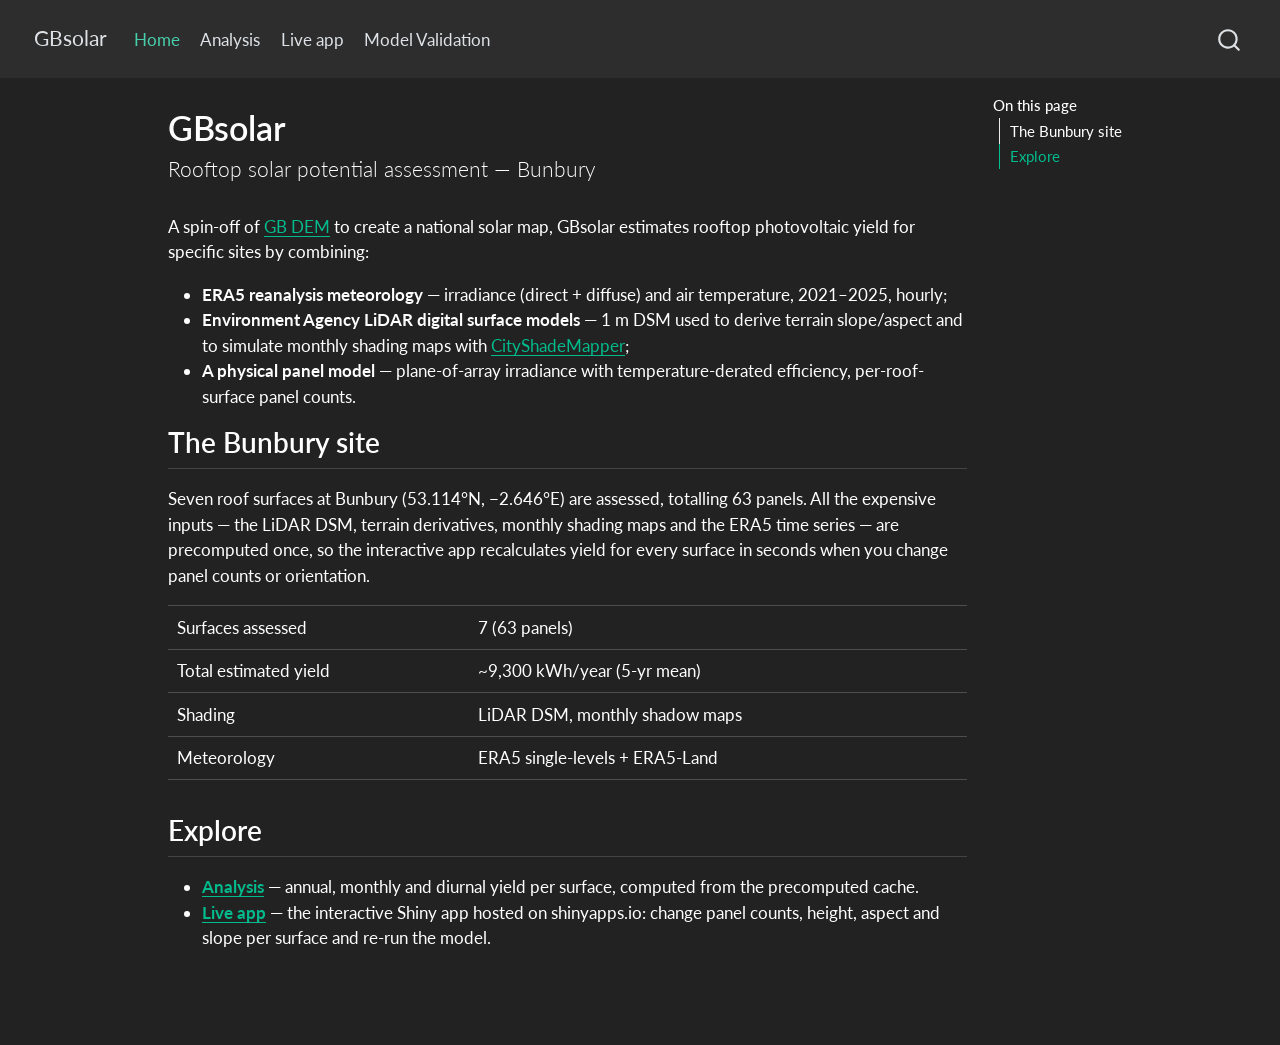
==== index.html @ 6edd5e66 "Built site for gh-pages" ====
<!DOCTYPE html>
<html xmlns="http://www.w3.org/1999/xhtml" lang="en" xml:lang="en"><head>

<meta charset="utf-8">
<meta name="generator" content="quarto-1.8.25">

<meta name="viewport" content="width=device-width, initial-scale=1.0, user-scalable=yes">


<title>GBsolar</title>
<style>
code{white-space: pre-wrap;}
span.smallcaps{font-variant: small-caps;}
div.columns{display: flex; gap: min(4vw, 1.5em);}
div.column{flex: auto; overflow-x: auto;}
div.hanging-indent{margin-left: 1.5em; text-indent: -1.5em;}
ul.task-list{list-style: none;}
ul.task-list li input[type="checkbox"] {
  width: 0.8em;
  margin: 0 0.8em 0.2em -1em; /* quarto-specific, see https://github.com/quarto-dev/quarto-cli/issues/4556 */ 
  vertical-align: middle;
}
</style>


<script src="site_libs/quarto-nav/quarto-nav.js"></script>
<script src="site_libs/quarto-nav/headroom.min.js"></script>
<script src="site_libs/clipboard/clipboard.min.js"></script>
<script src="site_libs/quarto-search/autocomplete.umd.js"></script>
<script src="site_libs/quarto-search/fuse.min.js"></script>
<script src="site_libs/quarto-search/quarto-search.js"></script>
<meta name="quarto:offset" content="./">
<script src="site_libs/quarto-html/quarto.js" type="module"></script>
<script src="site_libs/quarto-html/tabsets/tabsets.js" type="module"></script>
<script src="site_libs/quarto-html/axe/axe-check.js" type="module"></script>
<script src="site_libs/quarto-html/popper.min.js"></script>
<script src="site_libs/quarto-html/tippy.umd.min.js"></script>
<script src="site_libs/quarto-html/anchor.min.js"></script>
<link href="site_libs/quarto-html/tippy.css" rel="stylesheet">
<link href="site_libs/quarto-html/quarto-syntax-highlighting-dark-707d8167ce6003fca903bfe2be84ab7f.css" rel="stylesheet" id="quarto-text-highlighting-styles">
<script src="site_libs/bootstrap/bootstrap.min.js"></script>
<link href="site_libs/bootstrap/bootstrap-icons.css" rel="stylesheet">
<link href="site_libs/bootstrap/bootstrap-c72ff888e19c609265736fd5c18e5ae4.min.css" rel="stylesheet" append-hash="true" id="quarto-bootstrap" data-mode="dark">
<script id="quarto-search-options" type="application/json">{
  "location": "navbar",
  "copy-button": false,
  "collapse-after": 3,
  "panel-placement": "end",
  "type": "overlay",
  "limit": 50,
  "keyboard-shortcut": [
    "f",
    "/",
    "s"
  ],
  "show-item-context": false,
  "language": {
    "search-no-results-text": "No results",
    "search-matching-documents-text": "matching documents",
    "search-copy-link-title": "Copy link to search",
    "search-hide-matches-text": "Hide additional matches",
    "search-more-match-text": "more match in this document",
    "search-more-matches-text": "more matches in this document",
    "search-clear-button-title": "Clear",
    "search-text-placeholder": "",
    "search-detached-cancel-button-title": "Cancel",
    "search-submit-button-title": "Submit",
    "search-label": "Search"
  }
}</script>


</head>

<body class="nav-fixed quarto-light">

<div id="quarto-search-results"></div>
  <header id="quarto-header" class="headroom fixed-top">
    <nav class="navbar navbar-expand-lg " data-bs-theme="dark">
      <div class="navbar-container container-fluid">
      <div class="navbar-brand-container mx-auto">
    <a href="./index.html" class="navbar-brand navbar-brand-logo">
    </a>
    <a class="navbar-brand" href="./index.html">
    <span class="navbar-title">GBsolar</span>
    </a>
  </div>
            <div id="quarto-search" class="" title="Search"></div>
          <button class="navbar-toggler" type="button" data-bs-toggle="collapse" data-bs-target="#navbarCollapse" aria-controls="navbarCollapse" role="menu" aria-expanded="false" aria-label="Toggle navigation" onclick="if (window.quartoToggleHeadroom) { window.quartoToggleHeadroom(); }">
  <span class="navbar-toggler-icon"></span>
</button>
          <div class="collapse navbar-collapse" id="navbarCollapse">
            <ul class="navbar-nav navbar-nav-scroll me-auto">
  <li class="nav-item">
    <a class="nav-link active" href="./index.html" aria-current="page"> 
<span class="menu-text">Home</span></a>
  </li>  
  <li class="nav-item">
    <a class="nav-link" href="./analysis.html"> 
<span class="menu-text">Analysis</span></a>
  </li>  
  <li class="nav-item">
    <a class="nav-link" href="./app.html"> 
<span class="menu-text">Live app</span></a>
  </li>  
  <li class="nav-item">
    <a class="nav-link" href="./validation.qmd"> 
<span class="menu-text">Model Validation</span></a>
  </li>  
</ul>
          </div> <!-- /navcollapse -->
            <div class="quarto-navbar-tools">
</div>
      </div> <!-- /container-fluid -->
    </nav>
</header>
<!-- content -->
<div id="quarto-content" class="quarto-container page-columns page-rows-contents page-layout-article page-navbar">
<!-- sidebar -->
<!-- margin-sidebar -->
    <div id="quarto-margin-sidebar" class="sidebar margin-sidebar">
        <nav id="TOC" role="doc-toc" class="toc-active">
    <h2 id="toc-title">On this page</h2>
   
  <ul class="collapse">
  <li><a href="#the-bunbury-site" id="toc-the-bunbury-site" class="nav-link active" data-scroll-target="#the-bunbury-site">The Bunbury site</a></li>
  <li><a href="#explore" id="toc-explore" class="nav-link" data-scroll-target="#explore">Explore</a></li>
  </ul>
</nav>
    </div>
<!-- main -->
<main class="content" id="quarto-document-content">

<header id="title-block-header" class="quarto-title-block default">
<div class="quarto-title">
<h1 class="title">GBsolar</h1>
<p class="subtitle lead">Rooftop solar potential assessment — Bunbury</p>
</div>



<div class="quarto-title-meta">

    
  
    
  </div>
  


</header>


<p>A spin-off of <a href="https://github.com/hugomarquesdev">GB DEM</a> to create a national solar map, GBsolar estimates rooftop photovoltaic yield for specific sites by combining:</p>
<ul>
<li><strong>ERA5 reanalysis meteorology</strong> — irradiance (direct + diffuse) and air temperature, 2021–2025, hourly;</li>
<li><strong>Environment Agency LiDAR digital surface models</strong> — 1 m DSM used to derive terrain slope/aspect and to simulate monthly shading maps with <a href="https://github.com/…/CityShadeMapper">CityShadeMapper</a>;</li>
<li><strong>A physical panel model</strong> — plane-of-array irradiance with temperature-derated efficiency, per-roof-surface panel counts.</li>
</ul>
<section id="the-bunbury-site" class="level2">
<h2 class="anchored" data-anchor-id="the-bunbury-site">The Bunbury site</h2>
<p>Seven roof surfaces at Bunbury (53.114°N, −2.646°E) are assessed, totalling 63 panels. All the expensive inputs — the LiDAR DSM, terrain derivatives, monthly shading maps and the ERA5 time series — are precomputed once, so the interactive app recalculates yield for every surface in seconds when you change panel counts or orientation.</p>
<table class="caption-top table">
<tbody>
<tr class="odd">
<td>Surfaces assessed</td>
<td>7 (63 panels)</td>
</tr>
<tr class="even">
<td>Total estimated yield</td>
<td>~9,300 kWh/year (5-yr mean)</td>
</tr>
<tr class="odd">
<td>Shading</td>
<td>LiDAR DSM, monthly shadow maps</td>
</tr>
<tr class="even">
<td>Meteorology</td>
<td>ERA5 single-levels + ERA5-Land</td>
</tr>
</tbody>
</table>
</section>
<section id="explore" class="level2">
<h2 class="anchored" data-anchor-id="explore">Explore</h2>
<ul>
<li><a href="./analysis.html"><strong>Analysis</strong></a> — annual, monthly and diurnal yield per surface, computed from the precomputed cache.</li>
<li><a href="./app.html"><strong>Live app</strong></a> — the interactive Shiny app hosted on shinyapps.io: change panel counts, height, aspect and slope per surface and re-run the model.</li>
</ul>


</section>

</main> <!-- /main -->
<script id="quarto-html-after-body" type="application/javascript">
  window.document.addEventListener("DOMContentLoaded", function (event) {
    const icon = "";
    const anchorJS = new window.AnchorJS();
    anchorJS.options = {
      placement: 'right',
      icon: icon
    };
    anchorJS.add('.anchored');
    const isCodeAnnotation = (el) => {
      for (const clz of el.classList) {
        if (clz.startsWith('code-annotation-')) {                     
          return true;
        }
      }
      return false;
    }
    const onCopySuccess = function(e) {
      // button target
      const button = e.trigger;
      // don't keep focus
      button.blur();
      // flash "checked"
      button.classList.add('code-copy-button-checked');
      var currentTitle = button.getAttribute("title");
      button.setAttribute("title", "Copied!");
      let tooltip;
      if (window.bootstrap) {
        button.setAttribute("data-bs-toggle", "tooltip");
        button.setAttribute("data-bs-placement", "left");
        button.setAttribute("data-bs-title", "Copied!");
        tooltip = new bootstrap.Tooltip(button, 
          { trigger: "manual", 
            customClass: "code-copy-button-tooltip",
            offset: [0, -8]});
        tooltip.show();    
      }
      setTimeout(function() {
        if (tooltip) {
          tooltip.hide();
          button.removeAttribute("data-bs-title");
          button.removeAttribute("data-bs-toggle");
          button.removeAttribute("data-bs-placement");
        }
        button.setAttribute("title", currentTitle);
        button.classList.remove('code-copy-button-checked');
      }, 1000);
      // clear code selection
      e.clearSelection();
    }
    const getTextToCopy = function(trigger) {
      const outerScaffold = trigger.parentElement.cloneNode(true);
      const codeEl = outerScaffold.querySelector('code');
      for (const childEl of codeEl.children) {
        if (isCodeAnnotation(childEl)) {
          childEl.remove();
        }
      }
      return codeEl.innerText;
    }
    const clipboard = new window.ClipboardJS('.code-copy-button:not([data-in-quarto-modal])', {
      text: getTextToCopy
    });
    clipboard.on('success', onCopySuccess);
    if (window.document.getElementById('quarto-embedded-source-code-modal')) {
      const clipboardModal = new window.ClipboardJS('.code-copy-button[data-in-quarto-modal]', {
        text: getTextToCopy,
        container: window.document.getElementById('quarto-embedded-source-code-modal')
      });
      clipboardModal.on('success', onCopySuccess);
    }
      var localhostRegex = new RegExp(/^(?:http|https):\/\/localhost\:?[0-9]*\//);
      var mailtoRegex = new RegExp(/^mailto:/);
        var filterRegex = new RegExp('/' + window.location.host + '/');
      var isInternal = (href) => {
          return filterRegex.test(href) || localhostRegex.test(href) || mailtoRegex.test(href);
      }
      // Inspect non-navigation links and adorn them if external
     var links = window.document.querySelectorAll('a[href]:not(.nav-link):not(.navbar-brand):not(.toc-action):not(.sidebar-link):not(.sidebar-item-toggle):not(.pagination-link):not(.no-external):not([aria-hidden]):not(.dropdown-item):not(.quarto-navigation-tool):not(.about-link)');
      for (var i=0; i<links.length; i++) {
        const link = links[i];
        if (!isInternal(link.href)) {
          // undo the damage that might have been done by quarto-nav.js in the case of
          // links that we want to consider external
          if (link.dataset.originalHref !== undefined) {
            link.href = link.dataset.originalHref;
          }
        }
      }
    function tippyHover(el, contentFn, onTriggerFn, onUntriggerFn) {
      const config = {
        allowHTML: true,
        maxWidth: 500,
        delay: 100,
        arrow: false,
        appendTo: function(el) {
            return el.parentElement;
        },
        interactive: true,
        interactiveBorder: 10,
        theme: 'quarto',
        placement: 'bottom-start',
      };
      if (contentFn) {
        config.content = contentFn;
      }
      if (onTriggerFn) {
        config.onTrigger = onTriggerFn;
      }
      if (onUntriggerFn) {
        config.onUntrigger = onUntriggerFn;
      }
      window.tippy(el, config); 
    }
    const noterefs = window.document.querySelectorAll('a[role="doc-noteref"]');
    for (var i=0; i<noterefs.length; i++) {
      const ref = noterefs[i];
      tippyHover(ref, function() {
        // use id or data attribute instead here
        let href = ref.getAttribute('data-footnote-href') || ref.getAttribute('href');
        try { href = new URL(href).hash; } catch {}
        const id = href.replace(/^#\/?/, "");
        const note = window.document.getElementById(id);
        if (note) {
          return note.innerHTML;
        } else {
          return "";
        }
      });
    }
    const xrefs = window.document.querySelectorAll('a.quarto-xref');
    const processXRef = (id, note) => {
      // Strip column container classes
      const stripColumnClz = (el) => {
        el.classList.remove("page-full", "page-columns");
        if (el.children) {
          for (const child of el.children) {
            stripColumnClz(child);
          }
        }
      }
      stripColumnClz(note)
      if (id === null || id.startsWith('sec-')) {
        // Special case sections, only their first couple elements
        const container = document.createElement("div");
        if (note.children && note.children.length > 2) {
          container.appendChild(note.children[0].cloneNode(true));
          for (let i = 1; i < note.children.length; i++) {
            const child = note.children[i];
            if (child.tagName === "P" && child.innerText === "") {
              continue;
            } else {
              container.appendChild(child.cloneNode(true));
              break;
            }
          }
          if (window.Quarto?.typesetMath) {
            window.Quarto.typesetMath(container);
          }
          return container.innerHTML
        } else {
          if (window.Quarto?.typesetMath) {
            window.Quarto.typesetMath(note);
          }
          return note.innerHTML;
        }
      } else {
        // Remove any anchor links if they are present
        const anchorLink = note.querySelector('a.anchorjs-link');
        if (anchorLink) {
          anchorLink.remove();
        }
        if (window.Quarto?.typesetMath) {
          window.Quarto.typesetMath(note);
        }
        if (note.classList.contains("callout")) {
          return note.outerHTML;
        } else {
          return note.innerHTML;
        }
      }
    }
    for (var i=0; i<xrefs.length; i++) {
      const xref = xrefs[i];
      tippyHover(xref, undefined, function(instance) {
        instance.disable();
        let url = xref.getAttribute('href');
        let hash = undefined; 
        if (url.startsWith('#')) {
          hash = url;
        } else {
          try { hash = new URL(url).hash; } catch {}
        }
        if (hash) {
          const id = hash.replace(/^#\/?/, "");
          const note = window.document.getElementById(id);
          if (note !== null) {
            try {
              const html = processXRef(id, note.cloneNode(true));
              instance.setContent(html);
            } finally {
              instance.enable();
              instance.show();
            }
          } else {
            // See if we can fetch this
            fetch(url.split('#')[0])
            .then(res => res.text())
            .then(html => {
              const parser = new DOMParser();
              const htmlDoc = parser.parseFromString(html, "text/html");
              const note = htmlDoc.getElementById(id);
              if (note !== null) {
                const html = processXRef(id, note);
                instance.setContent(html);
              } 
            }).finally(() => {
              instance.enable();
              instance.show();
            });
          }
        } else {
          // See if we can fetch a full url (with no hash to target)
          // This is a special case and we should probably do some content thinning / targeting
          fetch(url)
          .then(res => res.text())
          .then(html => {
            const parser = new DOMParser();
            const htmlDoc = parser.parseFromString(html, "text/html");
            const note = htmlDoc.querySelector('main.content');
            if (note !== null) {
              // This should only happen for chapter cross references
              // (since there is no id in the URL)
              // remove the first header
              if (note.children.length > 0 && note.children[0].tagName === "HEADER") {
                note.children[0].remove();
              }
              const html = processXRef(null, note);
              instance.setContent(html);
            } 
          }).finally(() => {
            instance.enable();
            instance.show();
          });
        }
      }, function(instance) {
      });
    }
        let selectedAnnoteEl;
        const selectorForAnnotation = ( cell, annotation) => {
          let cellAttr = 'data-code-cell="' + cell + '"';
          let lineAttr = 'data-code-annotation="' +  annotation + '"';
          const selector = 'span[' + cellAttr + '][' + lineAttr + ']';
          return selector;
        }
        const selectCodeLines = (annoteEl) => {
          const doc = window.document;
          const targetCell = annoteEl.getAttribute("data-target-cell");
          const targetAnnotation = annoteEl.getAttribute("data-target-annotation");
          const annoteSpan = window.document.querySelector(selectorForAnnotation(targetCell, targetAnnotation));
          const lines = annoteSpan.getAttribute("data-code-lines").split(",");
          const lineIds = lines.map((line) => {
            return targetCell + "-" + line;
          })
          let top = null;
          let height = null;
          let parent = null;
          if (lineIds.length > 0) {
              //compute the position of the single el (top and bottom and make a div)
              const el = window.document.getElementById(lineIds[0]);
              top = el.offsetTop;
              height = el.offsetHeight;
              parent = el.parentElement.parentElement;
            if (lineIds.length > 1) {
              const lastEl = window.document.getElementById(lineIds[lineIds.length - 1]);
              const bottom = lastEl.offsetTop + lastEl.offsetHeight;
              height = bottom - top;
            }
            if (top !== null && height !== null && parent !== null) {
              // cook up a div (if necessary) and position it 
              let div = window.document.getElementById("code-annotation-line-highlight");
              if (div === null) {
                div = window.document.createElement("div");
                div.setAttribute("id", "code-annotation-line-highlight");
                div.style.position = 'absolute';
                parent.appendChild(div);
              }
              div.style.top = top - 2 + "px";
              div.style.height = height + 4 + "px";
              div.style.left = 0;
              let gutterDiv = window.document.getElementById("code-annotation-line-highlight-gutter");
              if (gutterDiv === null) {
                gutterDiv = window.document.createElement("div");
                gutterDiv.setAttribute("id", "code-annotation-line-highlight-gutter");
                gutterDiv.style.position = 'absolute';
                const codeCell = window.document.getElementById(targetCell);
                const gutter = codeCell.querySelector('.code-annotation-gutter');
                gutter.appendChild(gutterDiv);
              }
              gutterDiv.style.top = top - 2 + "px";
              gutterDiv.style.height = height + 4 + "px";
            }
            selectedAnnoteEl = annoteEl;
          }
        };
        const unselectCodeLines = () => {
          const elementsIds = ["code-annotation-line-highlight", "code-annotation-line-highlight-gutter"];
          elementsIds.forEach((elId) => {
            const div = window.document.getElementById(elId);
            if (div) {
              div.remove();
            }
          });
          selectedAnnoteEl = undefined;
        };
          // Handle positioning of the toggle
      window.addEventListener(
        "resize",
        throttle(() => {
          elRect = undefined;
          if (selectedAnnoteEl) {
            selectCodeLines(selectedAnnoteEl);
          }
        }, 10)
      );
      function throttle(fn, ms) {
      let throttle = false;
      let timer;
        return (...args) => {
          if(!throttle) { // first call gets through
              fn.apply(this, args);
              throttle = true;
          } else { // all the others get throttled
              if(timer) clearTimeout(timer); // cancel #2
              timer = setTimeout(() => {
                fn.apply(this, args);
                timer = throttle = false;
              }, ms);
          }
        };
      }
        // Attach click handler to the DT
        const annoteDls = window.document.querySelectorAll('dt[data-target-cell]');
        for (const annoteDlNode of annoteDls) {
          annoteDlNode.addEventListener('click', (event) => {
            const clickedEl = event.target;
            if (clickedEl !== selectedAnnoteEl) {
              unselectCodeLines();
              const activeEl = window.document.querySelector('dt[data-target-cell].code-annotation-active');
              if (activeEl) {
                activeEl.classList.remove('code-annotation-active');
              }
              selectCodeLines(clickedEl);
              clickedEl.classList.add('code-annotation-active');
            } else {
              // Unselect the line
              unselectCodeLines();
              clickedEl.classList.remove('code-annotation-active');
            }
          });
        }
    const findCites = (el) => {
      const parentEl = el.parentElement;
      if (parentEl) {
        const cites = parentEl.dataset.cites;
        if (cites) {
          return {
            el,
            cites: cites.split(' ')
          };
        } else {
          return findCites(el.parentElement)
        }
      } else {
        return undefined;
      }
    };
    var bibliorefs = window.document.querySelectorAll('a[role="doc-biblioref"]');
    for (var i=0; i<bibliorefs.length; i++) {
      const ref = bibliorefs[i];
      const citeInfo = findCites(ref);
      if (citeInfo) {
        tippyHover(citeInfo.el, function() {
          var popup = window.document.createElement('div');
          citeInfo.cites.forEach(function(cite) {
            var citeDiv = window.document.createElement('div');
            citeDiv.classList.add('hanging-indent');
            citeDiv.classList.add('csl-entry');
            var biblioDiv = window.document.getElementById('ref-' + cite);
            if (biblioDiv) {
              citeDiv.innerHTML = biblioDiv.innerHTML;
            }
            popup.appendChild(citeDiv);
          });
          return popup.innerHTML;
        });
      }
    }
  });
  </script>
</div> <!-- /content -->




</body></html>
---- site_libs/quarto-html/tippy.css ----
.tippy-box[data-animation=fade][data-state=hidden]{opacity:0}[data-tippy-root]{max-width:calc(100vw - 10px)}.tippy-box{position:relative;background-color:#333;color:#fff;border-radius:4px;font-size:14px;line-height:1.4;white-space:normal;outline:0;transition-property:transform,visibility,opacity}.tippy-box[data-placement^=top]>.tippy-arrow{bottom:0}.tippy-box[data-placement^=top]>.tippy-arrow:before{bottom:-7px;left:0;border-width:8px 8px 0;border-top-color:initial;transform-origin:center top}.tippy-box[data-placement^=bottom]>.tippy-arrow{top:0}.tippy-box[data-placement^=bottom]>.tippy-arrow:before{top:-7px;left:0;border-width:0 8px 8px;border-bottom-color:initial;transform-origin:center bottom}.tippy-box[data-placement^=left]>.tippy-arrow{right:0}.tippy-box[data-placement^=left]>.tippy-arrow:before{border-width:8px 0 8px 8px;border-left-color:initial;right:-7px;transform-origin:center left}.tippy-box[data-placement^=right]>.tippy-arrow{left:0}.tippy-box[data-placement^=right]>.tippy-arrow:before{left:-7px;border-width:8px 8px 8px 0;border-right-color:initial;transform-origin:center right}.tippy-box[data-inertia][data-state=visible]{transition-timing-function:cubic-bezier(.54,1.5,.38,1.11)}.tippy-arrow{width:16px;height:16px;color:#333}.tippy-arrow:before{content:"";position:absolute;border-color:transparent;border-style:solid}.tippy-content{position:relative;padding:5px 9px;z-index:1}
---- site_libs/quarto-html/quarto-syntax-highlighting-dark-707d8167ce6003fca903bfe2be84ab7f.css ----
/* quarto syntax highlight colors */
:root {
  --quarto-hl-al-color: #f07178;
  --quarto-hl-an-color: #d4d0ab;
  --quarto-hl-at-color: #00e0e0;
  --quarto-hl-bn-color: #d4d0ab;
  --quarto-hl-bu-color: #abe338;
  --quarto-hl-ch-color: #abe338;
  --quarto-hl-co-color: #f8f8f2;
  --quarto-hl-cv-color: #ffd700;
  --quarto-hl-cn-color: #ffd700;
  --quarto-hl-cf-color: #ffa07a;
  --quarto-hl-dt-color: #ffa07a;
  --quarto-hl-dv-color: #d4d0ab;
  --quarto-hl-do-color: #f8f8f2;
  --quarto-hl-er-color: #f07178;
  --quarto-hl-ex-color: #00e0e0;
  --quarto-hl-fl-color: #d4d0ab;
  --quarto-hl-fu-color: #ffa07a;
  --quarto-hl-im-color: #abe338;
  --quarto-hl-in-color: #d4d0ab;
  --quarto-hl-kw-color: #ffa07a;
  --quarto-hl-op-color: #ffa07a;
  --quarto-hl-ot-color: #00e0e0;
  --quarto-hl-pp-color: #dcc6e0;
  --quarto-hl-re-color: #00e0e0;
  --quarto-hl-sc-color: #abe338;
  --quarto-hl-ss-color: #abe338;
  --quarto-hl-st-color: #abe338;
  --quarto-hl-va-color: #00e0e0;
  --quarto-hl-vs-color: #abe338;
  --quarto-hl-wa-color: #dcc6e0;
}

/* other quarto variables */
:root {
  --quarto-font-monospace: SFMono-Regular, Menlo, Monaco, Consolas, "Liberation Mono", "Courier New", monospace;
}

/* syntax highlight based on Pandoc's rules */
pre > code.sourceCode > span {
  color: #f8f8f2;
}

code.sourceCode > span {
  color: #f8f8f2;
}

div.sourceCode,
div.sourceCode pre.sourceCode {
  color: #f8f8f2;
}

/* Normal */
code span {
  color: #f8f8f2;
}

/* Alert */
code span.al {
  color: #f07178;
}

/* Annotation */
code span.an {
  color: #d4d0ab;
}

/* Attribute */
code span.at {
  color: #00e0e0;
}

/* BaseN */
code span.bn {
  color: #d4d0ab;
}

/* BuiltIn */
code span.bu {
  color: #abe338;
}

/* ControlFlow */
code span.cf {
  font-weight: bold;
  color: #ffa07a;
}

/* Char */
code span.ch {
  color: #abe338;
}

/* Constant */
code span.cn {
  color: #ffd700;
}

/* Comment */
code span.co {
  font-style: italic;
  color: #f8f8f2;
}

/* CommentVar */
code span.cv {
  color: #ffd700;
}

/* Documentation */
code span.do {
  color: #f8f8f2;
}

/* DataType */
code span.dt {
  color: #ffa07a;
}

/* DecVal */
code span.dv {
  color: #d4d0ab;
}

/* Error */
code span.er {
  color: #f07178;
  text-decoration: underline;
}

/* Extension */
code span.ex {
  font-weight: bold;
  color: #00e0e0;
}

/* Float */
code span.fl {
  color: #d4d0ab;
}

/* Function */
code span.fu {
  color: #ffa07a;
}

/* Import */
code span.im {
  color: #abe338;
}

/* Information */
code span.in {
  color: #d4d0ab;
}

/* Keyword */
code span.kw {
  font-weight: bold;
  color: #ffa07a;
}

/* Operator */
code span.op {
  color: #ffa07a;
}

/* Other */
code span.ot {
  color: #00e0e0;
}

/* Preprocessor */
code span.pp {
  color: #dcc6e0;
}

/* RegionMarker */
code span.re {
  background-color: #f8f8f2;
  color: #00e0e0;
}

/* SpecialChar */
code span.sc {
  color: #abe338;
}

/* SpecialString */
code span.ss {
  color: #abe338;
}

/* String */
code span.st {
  color: #abe338;
}

/* Variable */
code span.va {
  color: #00e0e0;
}

/* VerbatimString */
code span.vs {
  color: #abe338;
}

/* Warning */
code span.wa {
  color: #dcc6e0;
}

.prevent-inlining {
  content: "</";
}

/*# sourceMappingURL=f5ab3bb6f5ded8da9f12dd3a91d3da26.css.map */
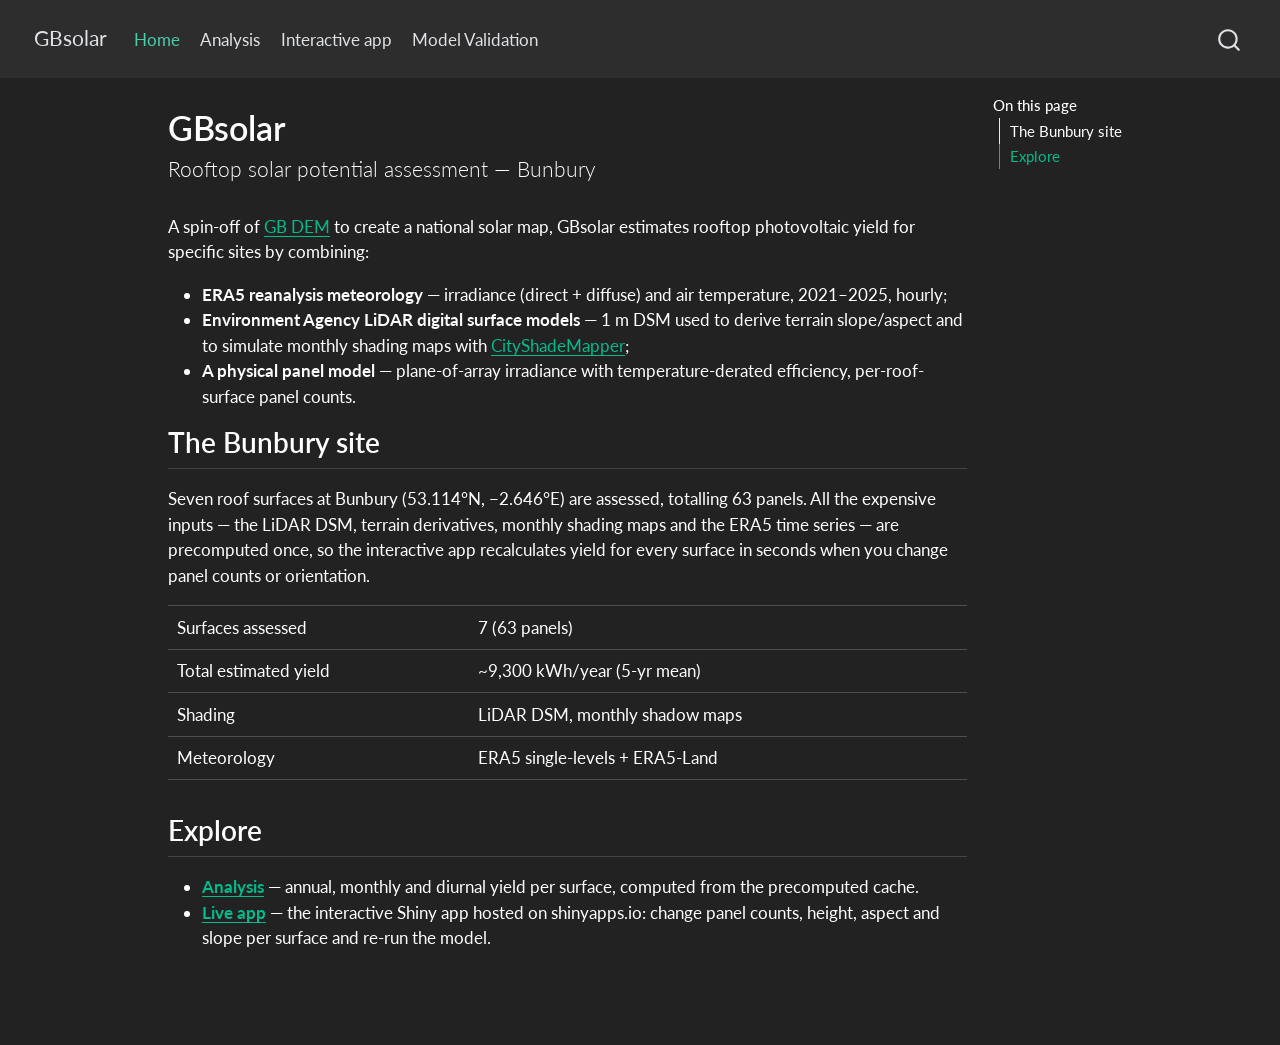
==== commit 8f95301f: "Built site for gh-pages" ====
--- a/index.html
+++ b/index.html
@@ -101,10 +101,10 @@
   </li>  
   <li class="nav-item">
     <a class="nav-link" href="./app.html"> 
-<span class="menu-text">Live app</span></a>
+<span class="menu-text">Interactive app</span></a>
   </li>  
   <li class="nav-item">
-    <a class="nav-link" href="./validation.qmd"> 
+    <a class="nav-link" href="./validation.html"> 
 <span class="menu-text">Model Validation</span></a>
   </li>  
 </ul>
@@ -265,7 +265,7 @@
     }
       var localhostRegex = new RegExp(/^(?:http|https):\/\/localhost\:?[0-9]*\//);
       var mailtoRegex = new RegExp(/^mailto:/);
-        var filterRegex = new RegExp('/' + window.location.host + '/');
+        var filterRegex = new RegExp("https:\/\/BlaiseKelly\.github\.io\/GBsolar\/");
       var isInternal = (href) => {
           return filterRegex.test(href) || localhostRegex.test(href) || mailtoRegex.test(href);
       }
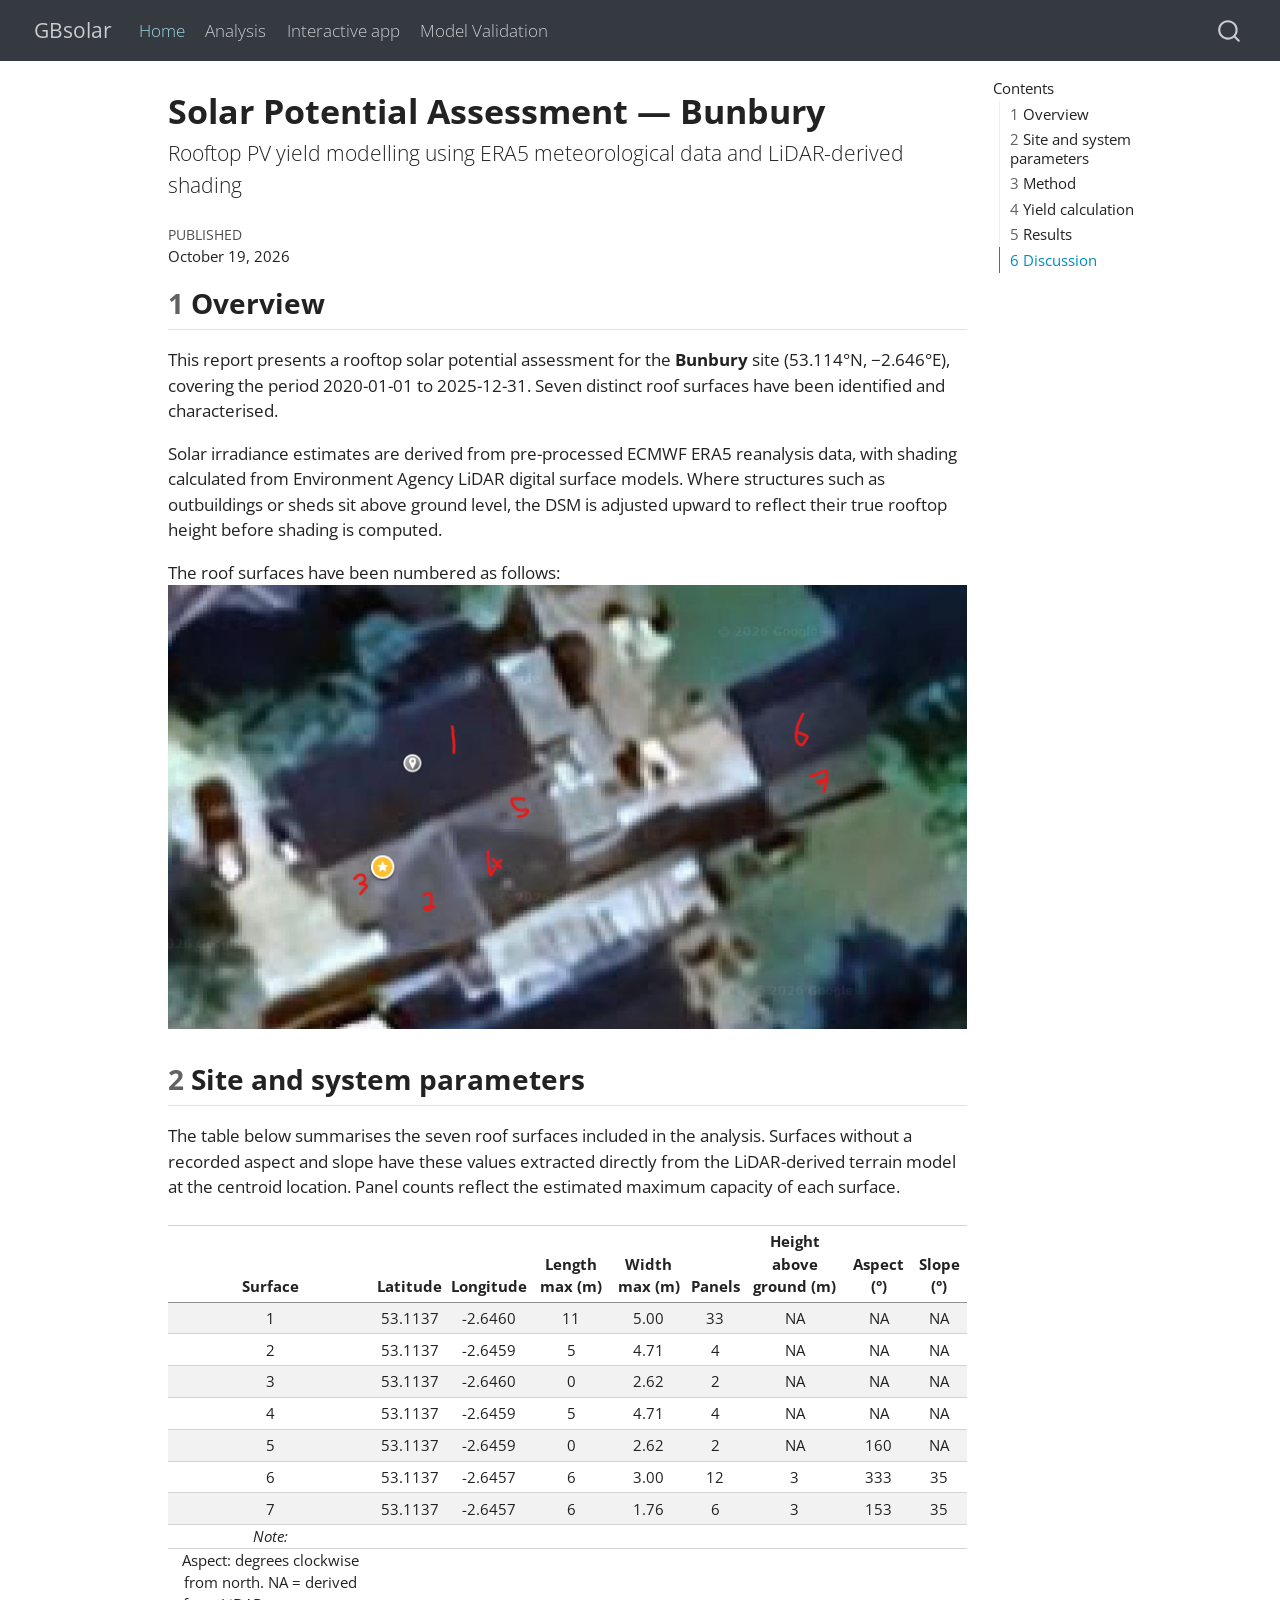
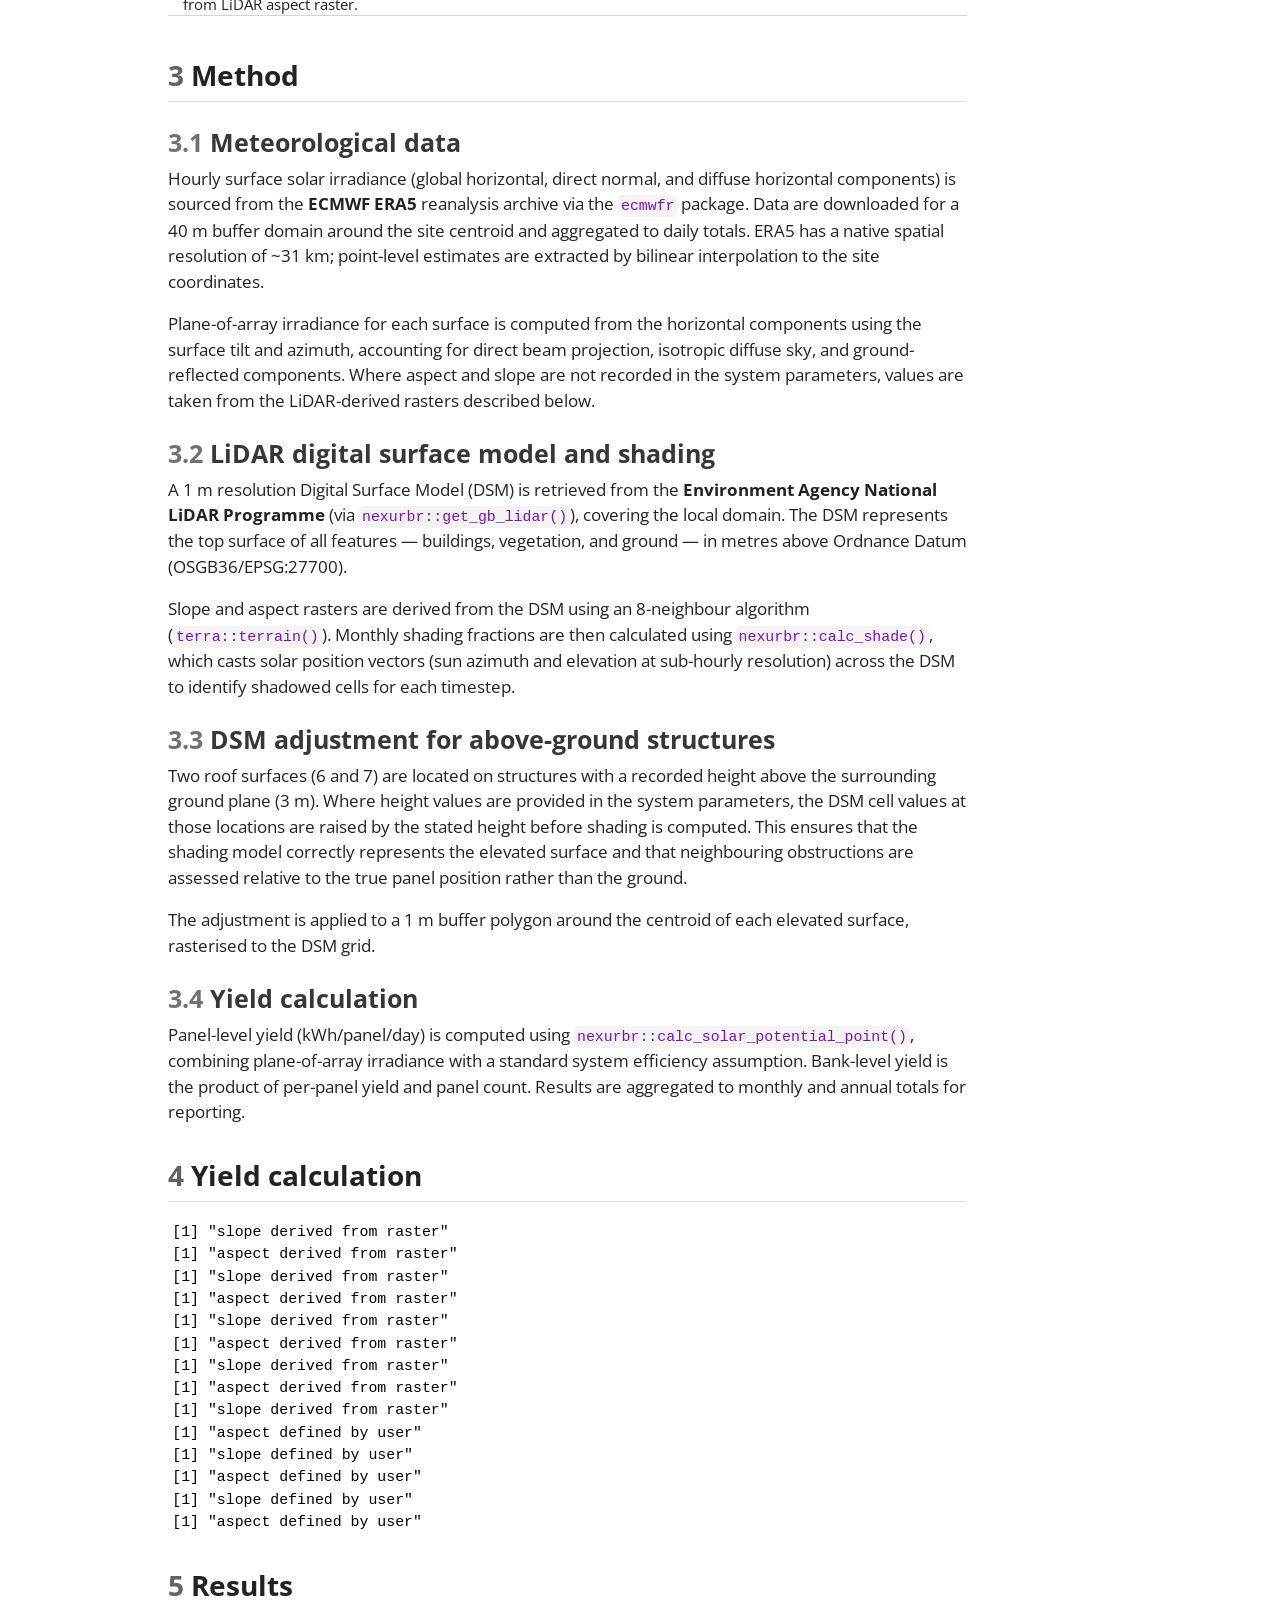
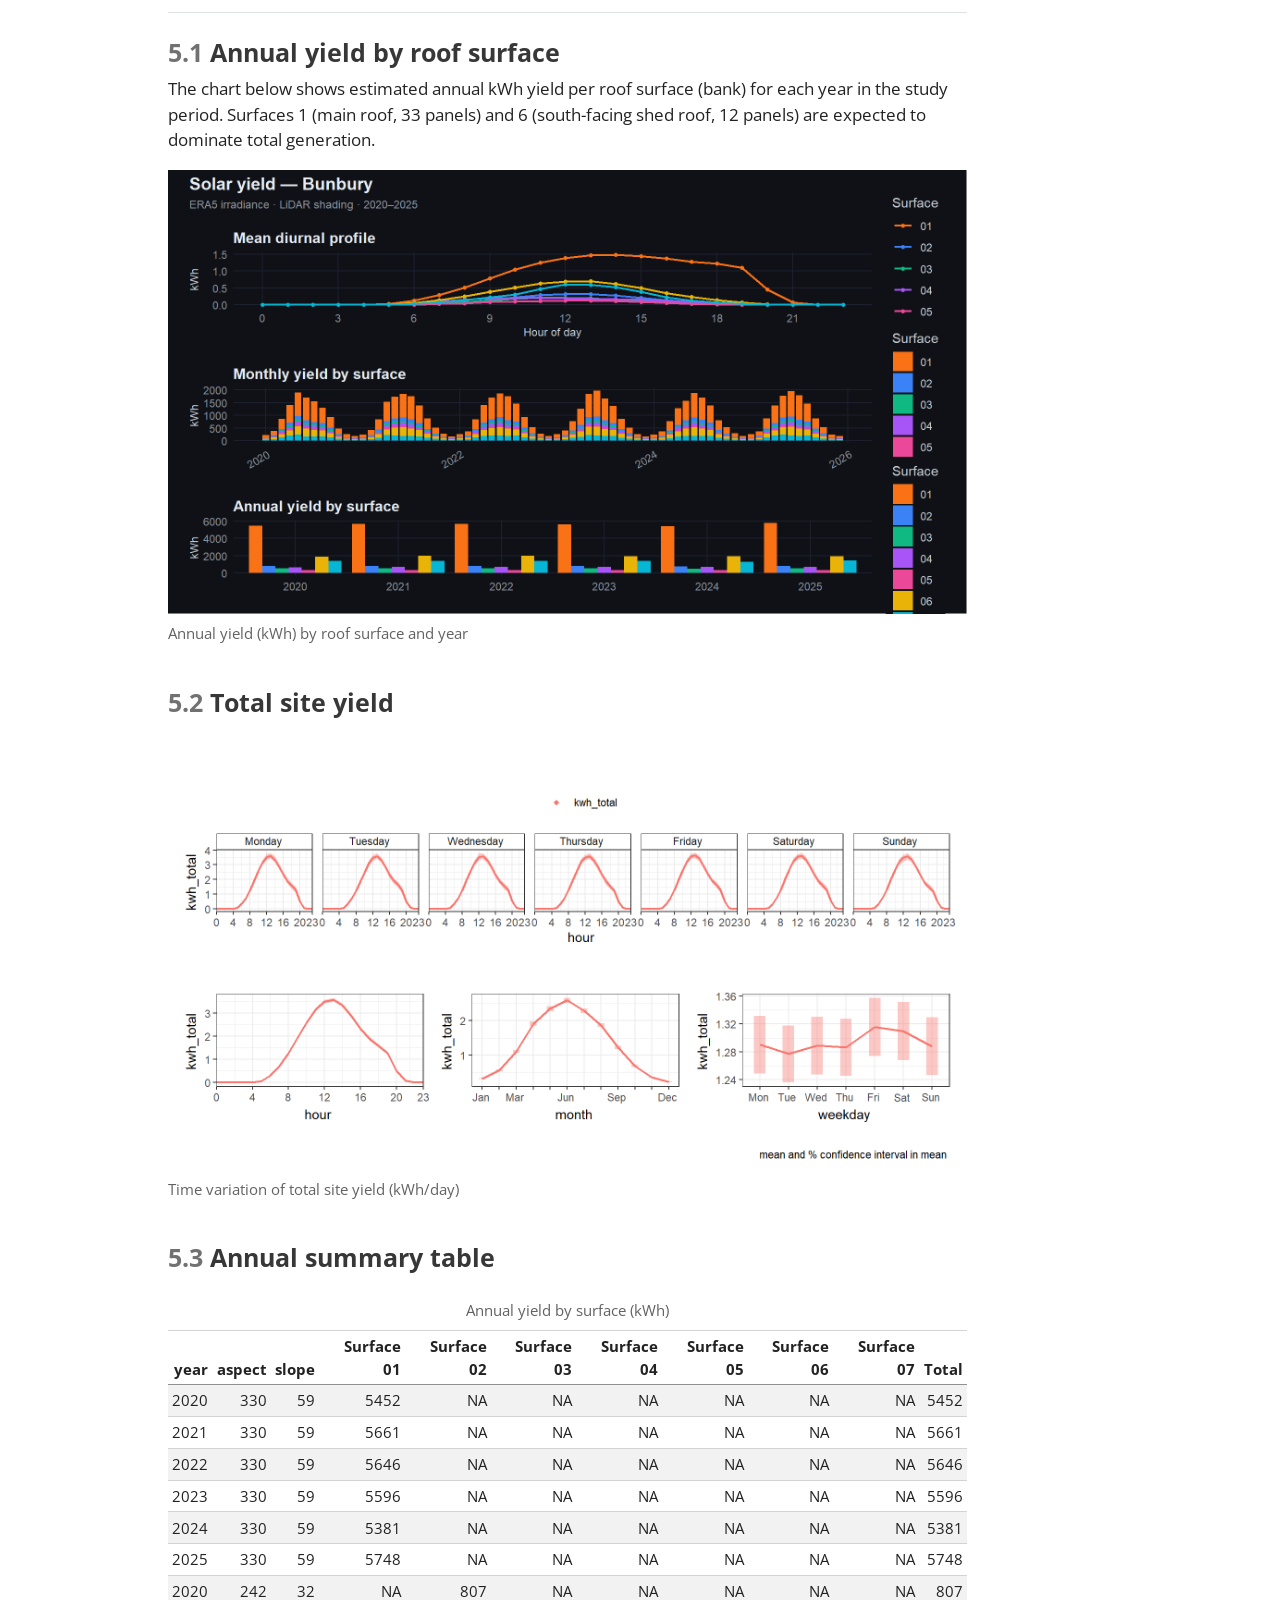
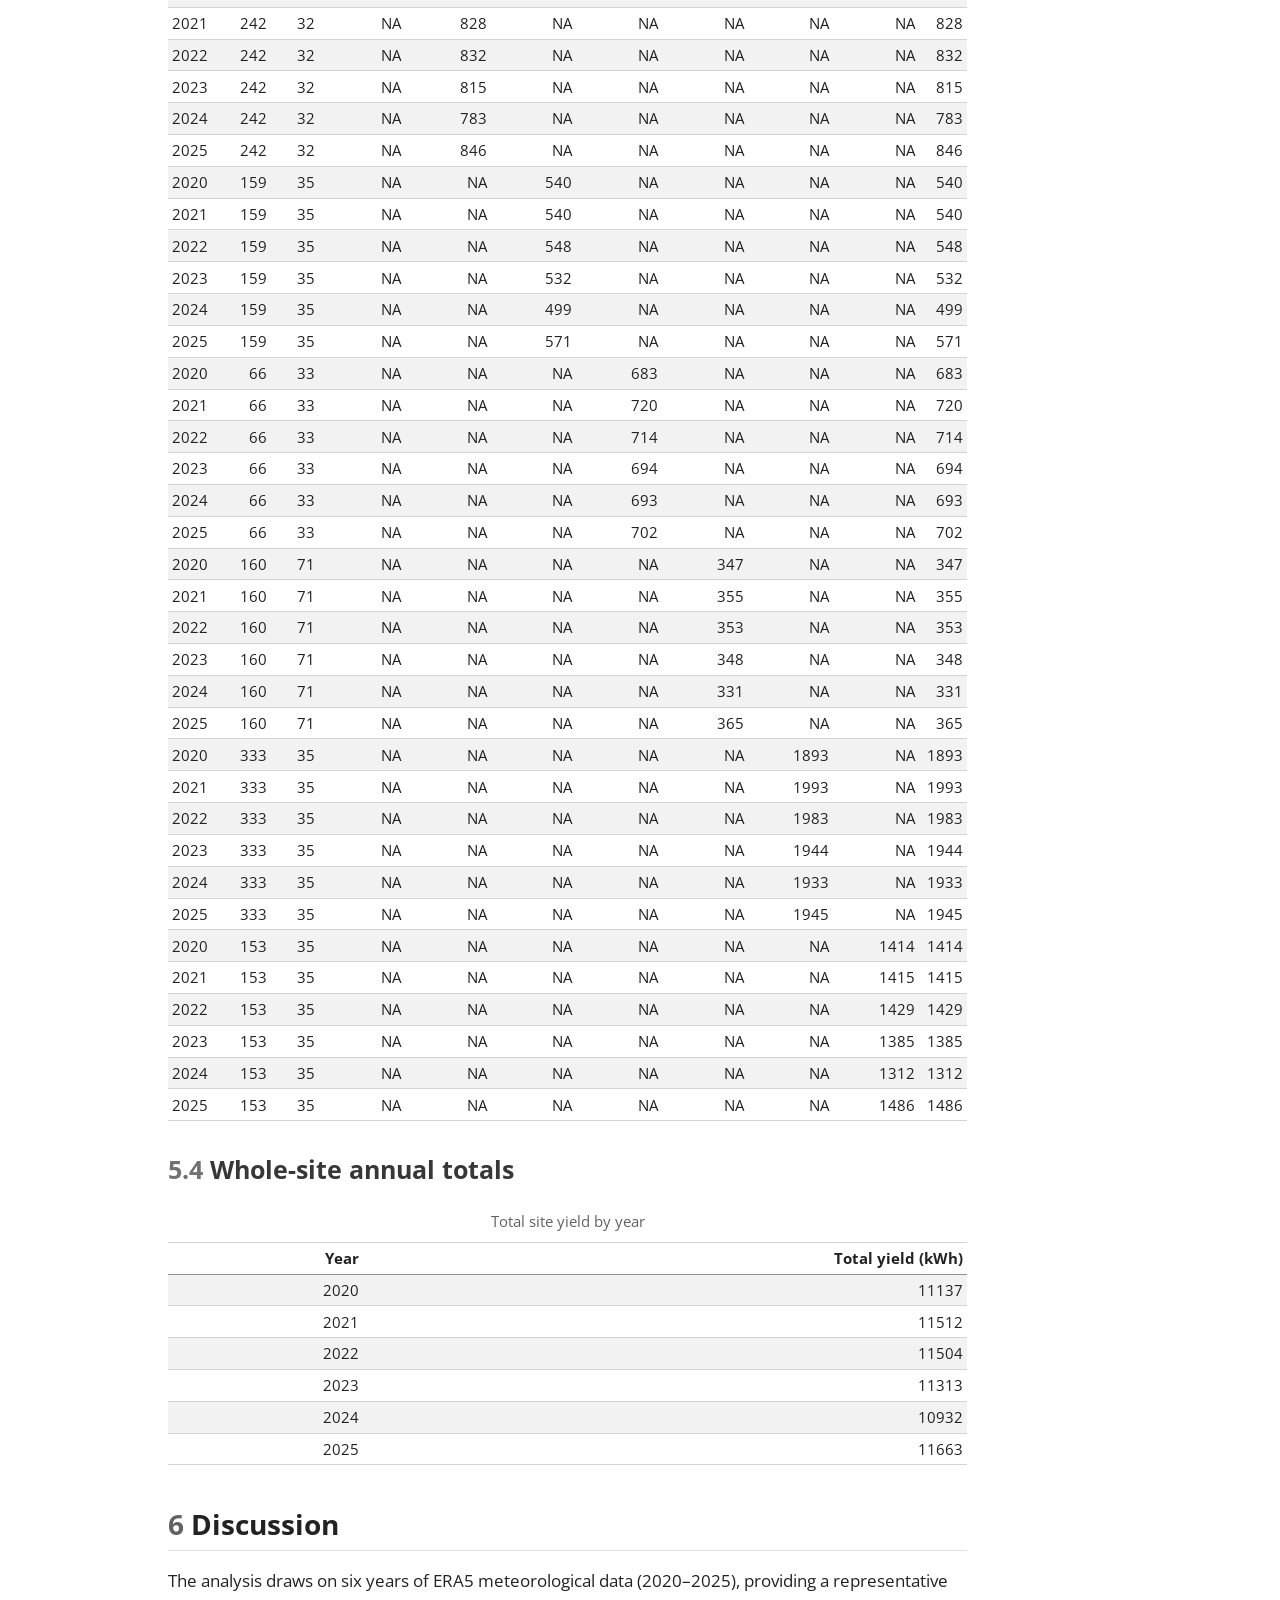
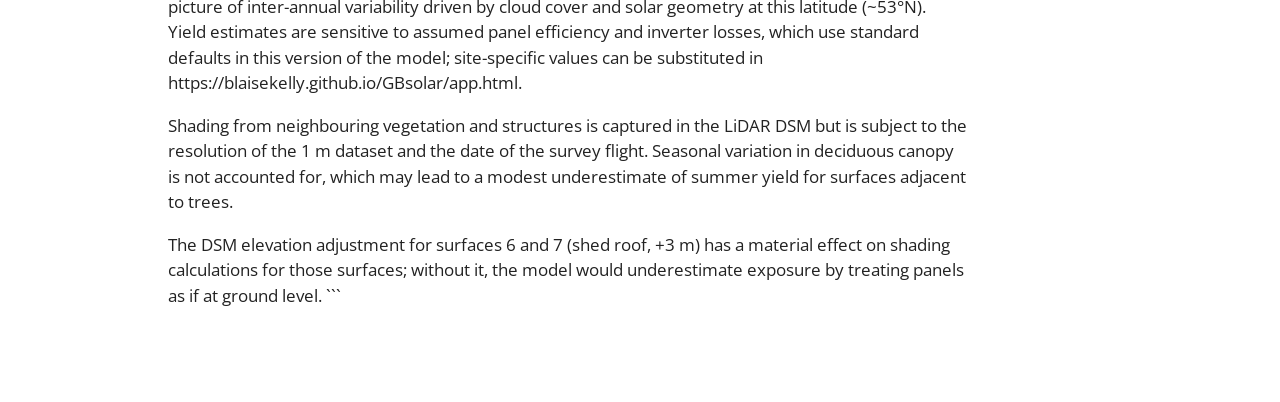
==== commit e8614e25: "Built site for gh-pages" ====
--- a/index.html
+++ b/index.html
@@ -6,8 +6,9 @@
 
 <meta name="viewport" content="width=device-width, initial-scale=1.0, user-scalable=yes">
 
-
-<title>GBsolar</title>
+<meta name="dcterms.date" content="2026-10-19">
+
+<title>Solar Potential Assessment — Bunbury – GBsolar</title>
 <style>
 code{white-space: pre-wrap;}
 span.smallcaps{font-variant: small-caps;}
@@ -16,31 +17,3789 @@
 div.hanging-indent{margin-left: 1.5em; text-indent: -1.5em;}
 ul.task-list{list-style: none;}
 ul.task-list li input[type="checkbox"] {
-  width: 0.8em;
-  margin: 0 0.8em 0.2em -1em; /* quarto-specific, see https://github.com/quarto-dev/quarto-cli/issues/4556 */ 
-  vertical-align: middle;
+width: 0.8em;
+margin: 0 0.8em 0.2em -1em;  vertical-align: middle;
 }
 </style>
 
 
-<script src="site_libs/quarto-nav/quarto-nav.js"></script>
-<script src="site_libs/quarto-nav/headroom.min.js"></script>
-<script src="site_libs/clipboard/clipboard.min.js"></script>
-<script src="site_libs/quarto-search/autocomplete.umd.js"></script>
-<script src="site_libs/quarto-search/fuse.min.js"></script>
-<script src="site_libs/quarto-search/quarto-search.js"></script>
+<script>const headroomChanged = new CustomEvent("quarto-hrChanged", {
+  detail: {},
+  bubbles: true,
+  cancelable: false,
+  composed: false,
+});
+
+const announceDismiss = () => {
+  const annEl = window.document.getElementById("quarto-announcement");
+  if (annEl) {
+    annEl.remove();
+
+    const annId = annEl.getAttribute("data-announcement-id");
+    window.localStorage.setItem(`quarto-announce-${annId}`, "true");
+  }
+};
+
+const announceRegister = () => {
+  const annEl = window.document.getElementById("quarto-announcement");
+  if (annEl) {
+    const annId = annEl.getAttribute("data-announcement-id");
+    const isDismissed =
+      window.localStorage.getItem(`quarto-announce-${annId}`) || false;
+    if (isDismissed) {
+      announceDismiss();
+      return;
+    } else {
+      annEl.classList.remove("hidden");
+    }
+
+    const actionEl = annEl.querySelector(".quarto-announcement-action");
+    if (actionEl) {
+      actionEl.addEventListener("click", function (e) {
+        e.preventDefault();
+        // Hide the bar immediately
+        announceDismiss();
+      });
+    }
+  }
+};
+
+window.document.addEventListener("DOMContentLoaded", function () {
+  let init = false;
+
+  announceRegister();
+
+  // Manage the back to top button, if one is present.
+  let lastScrollTop = window.pageYOffset || document.documentElement.scrollTop;
+  const scrollDownBuffer = 5;
+  const scrollUpBuffer = 35;
+  const btn = document.getElementById("quarto-back-to-top");
+  const hideBackToTop = () => {
+    btn.style.display = "none";
+  };
+  const showBackToTop = () => {
+    btn.style.display = "inline-block";
+  };
+  if (btn) {
+    window.document.addEventListener(
+      "scroll",
+      function () {
+        const currentScrollTop =
+          window.pageYOffset || document.documentElement.scrollTop;
+
+        // Shows and hides the button 'intelligently' as the user scrolls
+        if (currentScrollTop - scrollDownBuffer > lastScrollTop) {
+          hideBackToTop();
+          lastScrollTop = currentScrollTop <= 0 ? 0 : currentScrollTop;
+        } else if (currentScrollTop < lastScrollTop - scrollUpBuffer) {
+          showBackToTop();
+          lastScrollTop = currentScrollTop <= 0 ? 0 : currentScrollTop;
+        }
+
+        // Show the button at the bottom, hides it at the top
+        if (currentScrollTop <= 0) {
+          hideBackToTop();
+        } else if (
+          window.innerHeight + currentScrollTop >=
+          document.body.offsetHeight
+        ) {
+          showBackToTop();
+        }
+      },
+      false
+    );
+  }
+
+  function throttle(func, wait) {
+    var timeout;
+    return function () {
+      const context = this;
+      const args = arguments;
+      const later = function () {
+        clearTimeout(timeout);
+        timeout = null;
+        func.apply(context, args);
+      };
+
+      if (!timeout) {
+        timeout = setTimeout(later, wait);
+      }
+    };
+  }
+
+  function headerOffset() {
+    // Set an offset if there is are fixed top navbar
+    const headerEl = window.document.querySelector("header.fixed-top");
+    if (headerEl) {
+      return headerEl.clientHeight;
+    } else {
+      return 0;
+    }
+  }
+
+  function footerOffset() {
+    const footerEl = window.document.querySelector("footer.footer");
+    if (footerEl) {
+      return footerEl.clientHeight;
+    } else {
+      return 0;
+    }
+  }
+
+  function dashboardOffset() {
+    const dashboardNavEl = window.document.getElementById(
+      "quarto-dashboard-header"
+    );
+    if (dashboardNavEl !== null) {
+      return dashboardNavEl.clientHeight;
+    } else {
+      return 0;
+    }
+  }
+
+  function updateDocumentOffsetWithoutAnimation() {
+    updateDocumentOffset(false);
+  }
+
+  function updateDocumentOffset(animated) {
+    // set body offset
+    const topOffset = headerOffset();
+    const bodyOffset = topOffset + footerOffset() + dashboardOffset();
+    const bodyEl = window.document.body;
+    bodyEl.setAttribute("data-bs-offset", topOffset);
+    bodyEl.style.paddingTop = topOffset + "px";
+
+    // deal with sidebar offsets
+    const sidebars = window.document.querySelectorAll(
+      ".sidebar, .headroom-target"
+    );
+    sidebars.forEach((sidebar) => {
+      if (!animated) {
+        sidebar.classList.add("notransition");
+        // Remove the no transition class after the animation has time to complete
+        setTimeout(function () {
+          sidebar.classList.remove("notransition");
+        }, 201);
+      }
+
+      if (window.Headroom && sidebar.classList.contains("sidebar-unpinned")) {
+        sidebar.style.top = "0";
+        sidebar.style.maxHeight = "100vh";
+      } else {
+        sidebar.style.top = topOffset + "px";
+        sidebar.style.maxHeight = "calc(100vh - " + topOffset + "px)";
+      }
+    });
+
+    // allow space for footer
+    const mainContainer = window.document.querySelector(".quarto-container");
+    if (mainContainer) {
+      mainContainer.style.minHeight = "calc(100vh - " + bodyOffset + "px)";
+    }
+
+    // link offset
+    let linkStyle = window.document.querySelector("#quarto-target-style");
+    if (!linkStyle) {
+      linkStyle = window.document.createElement("style");
+      linkStyle.setAttribute("id", "quarto-target-style");
+      window.document.head.appendChild(linkStyle);
+    }
+    while (linkStyle.firstChild) {
+      linkStyle.removeChild(linkStyle.firstChild);
+    }
+    if (topOffset > 0) {
+      linkStyle.appendChild(
+        window.document.createTextNode(`
+      section:target::before {
+        content: "";
+        display: block;
+        height: ${topOffset}px;
+        margin: -${topOffset}px 0 0;
+      }`)
+      );
+    }
+    if (init) {
+      window.dispatchEvent(headroomChanged);
+    }
+    init = true;
+  }
+
+  // initialize headroom
+  var header = window.document.querySelector("#quarto-header");
+  if (header && window.Headroom) {
+    const headroom = new window.Headroom(header, {
+      tolerance: 5,
+      onPin: function () {
+        const sidebars = window.document.querySelectorAll(
+          ".sidebar, .headroom-target"
+        );
+        sidebars.forEach((sidebar) => {
+          sidebar.classList.remove("sidebar-unpinned");
+        });
+        updateDocumentOffset();
+      },
+      onUnpin: function () {
+        const sidebars = window.document.querySelectorAll(
+          ".sidebar, .headroom-target"
+        );
+        sidebars.forEach((sidebar) => {
+          sidebar.classList.add("sidebar-unpinned");
+        });
+        updateDocumentOffset();
+      },
+    });
+    headroom.init();
+
+    let frozen = false;
+    window.quartoToggleHeadroom = function () {
+      if (frozen) {
+        headroom.unfreeze();
+        frozen = false;
+      } else {
+        headroom.freeze();
+        frozen = true;
+      }
+    };
+  }
+
+  window.addEventListener(
+    "hashchange",
+    function (e) {
+      if (
+        getComputedStyle(document.documentElement).scrollBehavior !== "smooth"
+      ) {
+        window.scrollTo(0, window.pageYOffset - headerOffset());
+      }
+    },
+    false
+  );
+
+  // Observe size changed for the header
+  const headerEl = window.document.querySelector("header.fixed-top");
+  if (headerEl && window.ResizeObserver) {
+    const observer = new window.ResizeObserver(() => {
+      setTimeout(updateDocumentOffsetWithoutAnimation, 0);
+    });
+    observer.observe(headerEl, {
+      attributes: true,
+      childList: true,
+      characterData: true,
+    });
+  } else {
+    window.addEventListener(
+      "resize",
+      throttle(updateDocumentOffsetWithoutAnimation, 50)
+    );
+  }
+  setTimeout(updateDocumentOffsetWithoutAnimation, 250);
+
+  // fixup index.html links if we aren't on the filesystem
+  if (window.location.protocol !== "file:") {
+    const links = window.document.querySelectorAll("a");
+    for (let i = 0; i < links.length; i++) {
+      if (links[i].href) {
+        links[i].dataset.originalHref = links[i].href;
+        links[i].href = links[i].href.replace(/\/index\.html/, "/");
+      }
+    }
+
+    // Fixup any sharing links that require urls
+    // Append url to any sharing urls
+    const sharingLinks = window.document.querySelectorAll(
+      "a.sidebar-tools-main-item, a.quarto-navigation-tool, a.quarto-navbar-tools, a.quarto-navbar-tools-item"
+    );
+    for (let i = 0; i < sharingLinks.length; i++) {
+      const sharingLink = sharingLinks[i];
+      const href = sharingLink.getAttribute("href");
+      if (href) {
+        sharingLink.setAttribute(
+          "href",
+          href.replace("|url|", window.location.href)
+        );
+      }
+    }
+
+    // Scroll the active navigation item into view, if necessary
+    const navSidebar = window.document.querySelector("nav#quarto-sidebar");
+    if (navSidebar) {
+      // Find the active item
+      const activeItem = navSidebar.querySelector("li.sidebar-item a.active");
+      if (activeItem) {
+        // Wait for the scroll height and height to resolve by observing size changes on the
+        // nav element that is scrollable
+        const resizeObserver = new ResizeObserver((_entries) => {
+          // The bottom of the element
+          const elBottom = activeItem.offsetTop;
+          const viewBottom = navSidebar.scrollTop + navSidebar.clientHeight;
+
+          // The element height and scroll height are the same, then we are still loading
+          if (viewBottom !== navSidebar.scrollHeight) {
+            // Determine if the item isn't visible and scroll to it
+            if (elBottom >= viewBottom) {
+              navSidebar.scrollTop = elBottom;
+            }
+
+            // stop observing now since we've completed the scroll
+            resizeObserver.unobserve(navSidebar);
+          }
+        });
+        resizeObserver.observe(navSidebar);
+      }
+    }
+  }
+});
+</script>
+<script>/*!
+ * headroom.js v0.12.0 - Give your page some headroom. Hide your header until you need it
+ * Copyright (c) 2020 Nick Williams - http://wicky.nillia.ms/headroom.js
+ * License: MIT
+ */
+
+!function(t,n){"object"==typeof exports&&"undefined"!=typeof module?module.exports=n():"function"==typeof define&&define.amd?define(n):(t=t||self).Headroom=n()}(this,function(){"use strict";function t(){return"undefined"!=typeof window}function d(t){return function(t){return t&&t.document&&function(t){return 9===t.nodeType}(t.document)}(t)?function(t){var n=t.document,o=n.body,s=n.documentElement;return{scrollHeight:function(){return Math.max(o.scrollHeight,s.scrollHeight,o.offsetHeight,s.offsetHeight,o.clientHeight,s.clientHeight)},height:function(){return t.innerHeight||s.clientHeight||o.clientHeight},scrollY:function(){return void 0!==t.pageYOffset?t.pageYOffset:(s||o.parentNode||o).scrollTop}}}(t):function(t){return{scrollHeight:function(){return Math.max(t.scrollHeight,t.offsetHeight,t.clientHeight)},height:function(){return Math.max(t.offsetHeight,t.clientHeight)},scrollY:function(){return t.scrollTop}}}(t)}function n(t,s,e){var n,o=function(){var n=!1;try{var t={get passive(){n=!0}};window.addEventListener("test",t,t),window.removeEventListener("test",t,t)}catch(t){n=!1}return n}(),i=!1,r=d(t),l=r.scrollY(),a={};function c(){var t=Math.round(r.scrollY()),n=r.height(),o=r.scrollHeight();a.scrollY=t,a.lastScrollY=l,a.direction=l<t?"down":"up",a.distance=Math.abs(t-l),a.isOutOfBounds=t<0||o<t+n,a.top=t<=s.offset[a.direction],a.bottom=o<=t+n,a.toleranceExceeded=a.distance>s.tolerance[a.direction],e(a),l=t,i=!1}function h(){i||(i=!0,n=requestAnimationFrame(c))}var u=!!o&&{passive:!0,capture:!1};return t.addEventListener("scroll",h,u),c(),{destroy:function(){cancelAnimationFrame(n),t.removeEventListener("scroll",h,u)}}}function o(t){return t===Object(t)?t:{down:t,up:t}}function s(t,n){n=n||{},Object.assign(this,s.options,n),this.classes=Object.assign({},s.options.classes,n.classes),this.elem=t,this.tolerance=o(this.tolerance),this.offset=o(this.offset),this.initialised=!1,this.frozen=!1}return s.prototype={constructor:s,init:function(){return s.cutsTheMustard&&!this.initialised&&(this.addClass("initial"),this.initialised=!0,setTimeout(function(t){t.scrollTracker=n(t.scroller,{offset:t.offset,tolerance:t.tolerance},t.update.bind(t))},100,this)),this},destroy:function(){this.initialised=!1,Object.keys(this.classes).forEach(this.removeClass,this),this.scrollTracker.destroy()},unpin:function(){!this.hasClass("pinned")&&this.hasClass("unpinned")||(this.addClass("unpinned"),this.removeClass("pinned"),this.onUnpin&&this.onUnpin.call(this))},pin:function(){this.hasClass("unpinned")&&(this.addClass("pinned"),this.removeClass("unpinned"),this.onPin&&this.onPin.call(this))},freeze:function(){this.frozen=!0,this.addClass("frozen")},unfreeze:function(){this.frozen=!1,this.removeClass("frozen")},top:function(){this.hasClass("top")||(this.addClass("top"),this.removeClass("notTop"),this.onTop&&this.onTop.call(this))},notTop:function(){this.hasClass("notTop")||(this.addClass("notTop"),this.removeClass("top"),this.onNotTop&&this.onNotTop.call(this))},bottom:function(){this.hasClass("bottom")||(this.addClass("bottom"),this.removeClass("notBottom"),this.onBottom&&this.onBottom.call(this))},notBottom:function(){this.hasClass("notBottom")||(this.addClass("notBottom"),this.removeClass("bottom"),this.onNotBottom&&this.onNotBottom.call(this))},shouldUnpin:function(t){return"down"===t.direction&&!t.top&&t.toleranceExceeded},shouldPin:function(t){return"up"===t.direction&&t.toleranceExceeded||t.top},addClass:function(t){this.elem.classList.add.apply(this.elem.classList,this.classes[t].split(" "))},removeClass:function(t){this.elem.classList.remove.apply(this.elem.classList,this.classes[t].split(" "))},hasClass:function(t){return this.classes[t].split(" ").every(function(t){return this.classList.contains(t)},this.elem)},update:function(t){t.isOutOfBounds||!0!==this.frozen&&(t.top?this.top():this.notTop(),t.bottom?this.bottom():this.notBottom(),this.shouldUnpin(t)?this.unpin():this.shouldPin(t)&&this.pin())}},s.options={tolerance:{up:0,down:0},offset:0,scroller:t()?window:null,classes:{frozen:"headroom--frozen",pinned:"headroom--pinned",unpinned:"headroom--unpinned",top:"headroom--top",notTop:"headroom--not-top",bottom:"headroom--bottom",notBottom:"headroom--not-bottom",initial:"headroom"}},s.cutsTheMustard=!!(t()&&function(){}.bind&&"classList"in document.documentElement&&Object.assign&&Object.keys&&requestAnimationFrame),s});
+</script>
+<script>/*!
+ * clipboard.js v2.0.11
+ * https://clipboardjs.com/
+ *
+ * Licensed MIT © Zeno Rocha
+ */
+!function(t,e){"object"==typeof exports&&"object"==typeof module?module.exports=e():"function"==typeof define&&define.amd?define([],e):"object"==typeof exports?exports.ClipboardJS=e():t.ClipboardJS=e()}(this,function(){return n={686:function(t,e,n){"use strict";n.d(e,{default:function(){return b}});var e=n(279),i=n.n(e),e=n(370),u=n.n(e),e=n(817),r=n.n(e);function c(t){try{return document.execCommand(t)}catch(t){return}}var a=function(t){t=r()(t);return c("cut"),t};function o(t,e){var n,o,t=(n=t,o="rtl"===document.documentElement.getAttribute("dir"),(t=document.createElement("textarea")).style.fontSize="12pt",t.style.border="0",t.style.padding="0",t.style.margin="0",t.style.position="absolute",t.style[o?"right":"left"]="-9999px",o=window.pageYOffset||document.documentElement.scrollTop,t.style.top="".concat(o,"px"),t.setAttribute("readonly",""),t.value=n,t);return e.container.appendChild(t),e=r()(t),c("copy"),t.remove(),e}var f=function(t){var e=1<arguments.length&&void 0!==arguments[1]?arguments[1]:{container:document.body},n="";return"string"==typeof t?n=o(t,e):t instanceof HTMLInputElement&&!["text","search","url","tel","password"].includes(null==t?void 0:t.type)?n=o(t.value,e):(n=r()(t),c("copy")),n};function l(t){return(l="function"==typeof Symbol&&"symbol"==typeof Symbol.iterator?function(t){return typeof t}:function(t){return t&&"function"==typeof Symbol&&t.constructor===Symbol&&t!==Symbol.prototype?"symbol":typeof t})(t)}var s=function(){var t=0<arguments.length&&void 0!==arguments[0]?arguments[0]:{},e=t.action,n=void 0===e?"copy":e,o=t.container,e=t.target,t=t.text;if("copy"!==n&&"cut"!==n)throw new Error('Invalid "action" value, use either "copy" or "cut"');if(void 0!==e){if(!e||"object"!==l(e)||1!==e.nodeType)throw new Error('Invalid "target" value, use a valid Element');if("copy"===n&&e.hasAttribute("disabled"))throw new Error('Invalid "target" attribute. Please use "readonly" instead of "disabled" attribute');if("cut"===n&&(e.hasAttribute("readonly")||e.hasAttribute("disabled")))throw new Error('Invalid "target" attribute. You can\'t cut text from elements with "readonly" or "disabled" attributes')}return t?f(t,{container:o}):e?"cut"===n?a(e):f(e,{container:o}):void 0};function p(t){return(p="function"==typeof Symbol&&"symbol"==typeof Symbol.iterator?function(t){return typeof t}:function(t){return t&&"function"==typeof Symbol&&t.constructor===Symbol&&t!==Symbol.prototype?"symbol":typeof t})(t)}function d(t,e){for(var n=0;n<e.length;n++){var o=e[n];o.enumerable=o.enumerable||!1,o.configurable=!0,"value"in o&&(o.writable=!0),Object.defineProperty(t,o.key,o)}}function y(t,e){return(y=Object.setPrototypeOf||function(t,e){return t.__proto__=e,t})(t,e)}function h(n){var o=function(){if("undefined"==typeof Reflect||!Reflect.construct)return!1;if(Reflect.construct.sham)return!1;if("function"==typeof Proxy)return!0;try{return Date.prototype.toString.call(Reflect.construct(Date,[],function(){})),!0}catch(t){return!1}}();return function(){var t,e=v(n);return t=o?(t=v(this).constructor,Reflect.construct(e,arguments,t)):e.apply(this,arguments),e=this,!(t=t)||"object"!==p(t)&&"function"!=typeof t?function(t){if(void 0!==t)return t;throw new ReferenceError("this hasn't been initialised - super() hasn't been called")}(e):t}}function v(t){return(v=Object.setPrototypeOf?Object.getPrototypeOf:function(t){return t.__proto__||Object.getPrototypeOf(t)})(t)}function m(t,e){t="data-clipboard-".concat(t);if(e.hasAttribute(t))return e.getAttribute(t)}var b=function(){!function(t,e){if("function"!=typeof e&&null!==e)throw new TypeError("Super expression must either be null or a function");t.prototype=Object.create(e&&e.prototype,{constructor:{value:t,writable:!0,configurable:!0}}),e&&y(t,e)}(r,i());var t,e,n,o=h(r);function r(t,e){var n;return function(t){if(!(t instanceof r))throw new TypeError("Cannot call a class as a function")}(this),(n=o.call(this)).resolveOptions(e),n.listenClick(t),n}return t=r,n=[{key:"copy",value:function(t){var e=1<arguments.length&&void 0!==arguments[1]?arguments[1]:{container:document.body};return f(t,e)}},{key:"cut",value:function(t){return a(t)}},{key:"isSupported",value:function(){var t=0<arguments.length&&void 0!==arguments[0]?arguments[0]:["copy","cut"],t="string"==typeof t?[t]:t,e=!!document.queryCommandSupported;return t.forEach(function(t){e=e&&!!document.queryCommandSupported(t)}),e}}],(e=[{key:"resolveOptions",value:function(){var t=0<arguments.length&&void 0!==arguments[0]?arguments[0]:{};this.action="function"==typeof t.action?t.action:this.defaultAction,this.target="function"==typeof t.target?t.target:this.defaultTarget,this.text="function"==typeof t.text?t.text:this.defaultText,this.container="object"===p(t.container)?t.container:document.body}},{key:"listenClick",value:function(t){var e=this;this.listener=u()(t,"click",function(t){return e.onClick(t)})}},{key:"onClick",value:function(t){var e=t.delegateTarget||t.currentTarget,n=this.action(e)||"copy",t=s({action:n,container:this.container,target:this.target(e),text:this.text(e)});this.emit(t?"success":"error",{action:n,text:t,trigger:e,clearSelection:function(){e&&e.focus(),window.getSelection().removeAllRanges()}})}},{key:"defaultAction",value:function(t){return m("action",t)}},{key:"defaultTarget",value:function(t){t=m("target",t);if(t)return document.querySelector(t)}},{key:"defaultText",value:function(t){return m("text",t)}},{key:"destroy",value:function(){this.listener.destroy()}}])&&d(t.prototype,e),n&&d(t,n),r}()},828:function(t){var e;"undefined"==typeof Element||Element.prototype.matches||((e=Element.prototype).matches=e.matchesSelector||e.mozMatchesSelector||e.msMatchesSelector||e.oMatchesSelector||e.webkitMatchesSelector),t.exports=function(t,e){for(;t&&9!==t.nodeType;){if("function"==typeof t.matches&&t.matches(e))return t;t=t.parentNode}}},438:function(t,e,n){var u=n(828);function i(t,e,n,o,r){var i=function(e,n,t,o){return function(t){t.delegateTarget=u(t.target,n),t.delegateTarget&&o.call(e,t)}}.apply(this,arguments);return t.addEventListener(n,i,r),{destroy:function(){t.removeEventListener(n,i,r)}}}t.exports=function(t,e,n,o,r){return"function"==typeof t.addEventListener?i.apply(null,arguments):"function"==typeof n?i.bind(null,document).apply(null,arguments):("string"==typeof t&&(t=document.querySelectorAll(t)),Array.prototype.map.call(t,function(t){return i(t,e,n,o,r)}))}},879:function(t,n){n.node=function(t){return void 0!==t&&t instanceof HTMLElement&&1===t.nodeType},n.nodeList=function(t){var e=Object.prototype.toString.call(t);return void 0!==t&&("[object NodeList]"===e||"[object HTMLCollection]"===e)&&"length"in t&&(0===t.length||n.node(t[0]))},n.string=function(t){return"string"==typeof t||t instanceof String},n.fn=function(t){return"[object Function]"===Object.prototype.toString.call(t)}},370:function(t,e,n){var f=n(879),l=n(438);t.exports=function(t,e,n){if(!t&&!e&&!n)throw new Error("Missing required arguments");if(!f.string(e))throw new TypeError("Second argument must be a String");if(!f.fn(n))throw new TypeError("Third argument must be a Function");if(f.node(t))return c=e,a=n,(u=t).addEventListener(c,a),{destroy:function(){u.removeEventListener(c,a)}};if(f.nodeList(t))return o=t,r=e,i=n,Array.prototype.forEach.call(o,function(t){t.addEventListener(r,i)}),{destroy:function(){Array.prototype.forEach.call(o,function(t){t.removeEventListener(r,i)})}};if(f.string(t))return t=t,e=e,n=n,l(document.body,t,e,n);throw new TypeError("First argument must be a String, HTMLElement, HTMLCollection, or NodeList");var o,r,i,u,c,a}},817:function(t){t.exports=function(t){var e,n="SELECT"===t.nodeName?(t.focus(),t.value):"INPUT"===t.nodeName||"TEXTAREA"===t.nodeName?((e=t.hasAttribute("readonly"))||t.setAttribute("readonly",""),t.select(),t.setSelectionRange(0,t.value.length),e||t.removeAttribute("readonly"),t.value):(t.hasAttribute("contenteditable")&&t.focus(),n=window.getSelection(),(e=document.createRange()).selectNodeContents(t),n.removeAllRanges(),n.addRange(e),n.toString());return n}},279:function(t){function e(){}e.prototype={on:function(t,e,n){var o=this.e||(this.e={});return(o[t]||(o[t]=[])).push({fn:e,ctx:n}),this},once:function(t,e,n){var o=this;function r(){o.off(t,r),e.apply(n,arguments)}return r._=e,this.on(t,r,n)},emit:function(t){for(var e=[].slice.call(arguments,1),n=((this.e||(this.e={}))[t]||[]).slice(),o=0,r=n.length;o<r;o++)n[o].fn.apply(n[o].ctx,e);return this},off:function(t,e){var n=this.e||(this.e={}),o=n[t],r=[];if(o&&e)for(var i=0,u=o.length;i<u;i++)o[i].fn!==e&&o[i].fn._!==e&&r.push(o[i]);return r.length?n[t]=r:delete n[t],this}},t.exports=e,t.exports.TinyEmitter=e}},r={},o.n=function(t){var e=t&&t.__esModule?function(){return t.default}:function(){return t};return o.d(e,{a:e}),e},o.d=function(t,e){for(var n in e)o.o(e,n)&&!o.o(t,n)&&Object.defineProperty(t,n,{enumerable:!0,get:e[n]})},o.o=function(t,e){return Object.prototype.hasOwnProperty.call(t,e)},o(686).default;function o(t){if(r[t])return r[t].exports;var e=r[t]={exports:{}};return n[t](e,e.exports,o),e.exports}var n,r});</script>
+<script>/*! @algolia/autocomplete-js 1.19.1 | MIT License | © Algolia, Inc. and contributors | https://github.com/algolia/autocomplete */
+!function(e,t){"object"==typeof exports&&"undefined"!=typeof module?t(exports):"function"==typeof define&&define.amd?define(["exports"],t):t((e="undefined"!=typeof globalThis?globalThis:e||self)["@algolia/autocomplete-js"]={})}(this,(function(e){"use strict";function t(e,t){var n=Object.keys(e);if(Object.getOwnPropertySymbols){var r=Object.getOwnPropertySymbols(e);t&&(r=r.filter((function(t){return Object.getOwnPropertyDescriptor(e,t).enumerable}))),n.push.apply(n,r)}return n}function n(e){for(var n=1;n<arguments.length;n++){var r=null!=arguments[n]?arguments[n]:{};n%2?t(Object(r),!0).forEach((function(t){o(e,t,r[t])})):Object.getOwnPropertyDescriptors?Object.defineProperties(e,Object.getOwnPropertyDescriptors(r)):t(Object(r)).forEach((function(t){Object.defineProperty(e,t,Object.getOwnPropertyDescriptor(r,t))}))}return e}function r(e){return r="function"==typeof Symbol&&"symbol"==typeof Symbol.iterator?function(e){return typeof e}:function(e){return e&&"function"==typeof Symbol&&e.constructor===Symbol&&e!==Symbol.prototype?"symbol":typeof e},r(e)}function o(e,t,n){return(t=function(e){var t=function(e,t){if("object"!=typeof e||null===e)return e;var n=e[Symbol.toPrimitive];if(void 0!==n){var r=n.call(e,t||"default");if("object"!=typeof r)return r;throw new TypeError("@@toPrimitive must return a primitive value.")}return("string"===t?String:Number)(e)}(e,"string");return"symbol"==typeof t?t:String(t)}(t))in e?Object.defineProperty(e,t,{value:n,enumerable:!0,configurable:!0,writable:!0}):e[t]=n,e}function i(){return i=Object.assign?Object.assign.bind():function(e){for(var t=1;t<arguments.length;t++){var n=arguments[t];for(var r in n)Object.prototype.hasOwnProperty.call(n,r)&&(e[r]=n[r])}return e},i.apply(this,arguments)}function u(e,t){if(null==e)return{};var n,r,o=function(e,t){if(null==e)return{};var n,r,o={},i=Object.keys(e);for(r=0;r<i.length;r++)n=i[r],t.indexOf(n)>=0||(o[n]=e[n]);return o}(e,t);if(Object.getOwnPropertySymbols){var i=Object.getOwnPropertySymbols(e);for(r=0;r<i.length;r++)n=i[r],t.indexOf(n)>=0||Object.prototype.propertyIsEnumerable.call(e,n)&&(o[n]=e[n])}return o}function a(e,t){return function(e){if(Array.isArray(e))return e}(e)||function(e,t){var n=null==e?null:"undefined"!=typeof Symbol&&e[Symbol.iterator]||e["@@iterator"];if(null!=n){var r,o,i,u,a=[],l=!0,c=!1;try{if(i=(n=n.call(e)).next,0===t){if(Object(n)!==n)return;l=!1}else for(;!(l=(r=i.call(n)).done)&&(a.push(r.value),a.length!==t);l=!0);}catch(e){c=!0,o=e}finally{try{if(!l&&null!=n.return&&(u=n.return(),Object(u)!==u))return}finally{if(c)throw o}}return a}}(e,t)||c(e,t)||function(){throw new TypeError("Invalid attempt to destructure non-iterable instance.\nIn order to be iterable, non-array objects must have a [Symbol.iterator]() method.")}()}function l(e){return function(e){if(Array.isArray(e))return s(e)}(e)||function(e){if("undefined"!=typeof Symbol&&null!=e[Symbol.iterator]||null!=e["@@iterator"])return Array.from(e)}(e)||c(e)||function(){throw new TypeError("Invalid attempt to spread non-iterable instance.\nIn order to be iterable, non-array objects must have a [Symbol.iterator]() method.")}()}function c(e,t){if(e){if("string"==typeof e)return s(e,t);var n=Object.prototype.toString.call(e).slice(8,-1);return"Object"===n&&e.constructor&&(n=e.constructor.name),"Map"===n||"Set"===n?Array.from(e):"Arguments"===n||/^(?:Ui|I)nt(?:8|16|32)(?:Clamped)?Array$/.test(n)?s(e,t):void 0}}function s(e,t){(null==t||t>e.length)&&(t=e.length);for(var n=0,r=new Array(t);n<t;n++)r[n]=e[n];return r}function f(e){return{current:e}}function p(e,t){var n=void 0;return function(){for(var r=arguments.length,o=new Array(r),i=0;i<r;i++)o[i]=arguments[i];n&&clearTimeout(n),n=setTimeout((function(){return e.apply(void 0,o)}),t)}}function m(e){return e.reduce((function(e,t){return e.concat(t)}),[])}var v=0;function d(){return"autocomplete-".concat(v++)}function y(e,t){return t.reduce((function(e,t){return e&&e[t]}),e)}function b(e){return 0===e.collections.length?0:e.collections.reduce((function(e,t){return e+t.items.length}),0)}function g(e){return e!==Object(e)}function h(e,t){if(e===t)return!0;if(g(e)||g(t)||"function"==typeof e||"function"==typeof t)return e===t;if(Object.keys(e).length!==Object.keys(t).length)return!1;for(var n=0,r=Object.keys(e);n<r.length;n++){var o=r[n];if(!(o in t))return!1;if(!h(e[o],t[o]))return!1}return!0}var _=function(){};var O="1.19.1",S=[{segment:"autocomplete-core",version:O}];function j(e){var t=e.item,n=e.items,r=void 0===n?[]:n;return{index:t.__autocomplete_indexName,items:[t],positions:[1+r.findIndex((function(e){return e.objectID===t.objectID}))],queryID:t.__autocomplete_queryID,algoliaSource:["autocomplete"]}}function P(e,t){return function(e){if(Array.isArray(e))return e}(e)||function(e,t){var n=null==e?null:"undefined"!=typeof Symbol&&e[Symbol.iterator]||e["@@iterator"];if(null!=n){var r,o,i,u,a=[],l=!0,c=!1;try{if(i=(n=n.call(e)).next,0===t){if(Object(n)!==n)return;l=!1}else for(;!(l=(r=i.call(n)).done)&&(a.push(r.value),a.length!==t);l=!0);}catch(e){c=!0,o=e}finally{try{if(!l&&null!=n.return&&(u=n.return(),Object(u)!==u))return}finally{if(c)throw o}}return a}}(e,t)||function(e,t){if(!e)return;if("string"==typeof e)return w(e,t);var n=Object.prototype.toString.call(e).slice(8,-1);"Object"===n&&e.constructor&&(n=e.constructor.name);if("Map"===n||"Set"===n)return Array.from(e);if("Arguments"===n||/^(?:Ui|I)nt(?:8|16|32)(?:Clamped)?Array$/.test(n))return w(e,t)}(e,t)||function(){throw new TypeError("Invalid attempt to destructure non-iterable instance.\nIn order to be iterable, non-array objects must have a [Symbol.iterator]() method.")}()}function w(e,t){(null==t||t>e.length)&&(t=e.length);for(var n=0,r=new Array(t);n<t;n++)r[n]=e[n];return r}var I=["items"],A=["items"];function E(e){return E="function"==typeof Symbol&&"symbol"==typeof Symbol.iterator?function(e){return typeof e}:function(e){return e&&"function"==typeof Symbol&&e.constructor===Symbol&&e!==Symbol.prototype?"symbol":typeof e},E(e)}function D(e){return function(e){if(Array.isArray(e))return C(e)}(e)||function(e){if("undefined"!=typeof Symbol&&null!=e[Symbol.iterator]||null!=e["@@iterator"])return Array.from(e)}(e)||function(e,t){if(!e)return;if("string"==typeof e)return C(e,t);var n=Object.prototype.toString.call(e).slice(8,-1);"Object"===n&&e.constructor&&(n=e.constructor.name);if("Map"===n||"Set"===n)return Array.from(e);if("Arguments"===n||/^(?:Ui|I)nt(?:8|16|32)(?:Clamped)?Array$/.test(n))return C(e,t)}(e)||function(){throw new TypeError("Invalid attempt to spread non-iterable instance.\nIn order to be iterable, non-array objects must have a [Symbol.iterator]() method.")}()}function C(e,t){(null==t||t>e.length)&&(t=e.length);for(var n=0,r=new Array(t);n<t;n++)r[n]=e[n];return r}function k(e,t){if(null==e)return{};var n,r,o=function(e,t){if(null==e)return{};var n,r,o={},i=Object.keys(e);for(r=0;r<i.length;r++)n=i[r],t.indexOf(n)>=0||(o[n]=e[n]);return o}(e,t);if(Object.getOwnPropertySymbols){var i=Object.getOwnPropertySymbols(e);for(r=0;r<i.length;r++)n=i[r],t.indexOf(n)>=0||Object.prototype.propertyIsEnumerable.call(e,n)&&(o[n]=e[n])}return o}function x(e,t){var n=Object.keys(e);if(Object.getOwnPropertySymbols){var r=Object.getOwnPropertySymbols(e);t&&(r=r.filter((function(t){return Object.getOwnPropertyDescriptor(e,t).enumerable}))),n.push.apply(n,r)}return n}function N(e){for(var t=1;t<arguments.length;t++){var n=null!=arguments[t]?arguments[t]:{};t%2?x(Object(n),!0).forEach((function(t){T(e,t,n[t])})):Object.getOwnPropertyDescriptors?Object.defineProperties(e,Object.getOwnPropertyDescriptors(n)):x(Object(n)).forEach((function(t){Object.defineProperty(e,t,Object.getOwnPropertyDescriptor(n,t))}))}return e}function T(e,t,n){return(t=function(e){var t=function(e,t){if("object"!==E(e)||null===e)return e;var n=e[Symbol.toPrimitive];if(void 0!==n){var r=n.call(e,t||"default");if("object"!==E(r))return r;throw new TypeError("@@toPrimitive must return a primitive value.")}return("string"===t?String:Number)(e)}(e,"string");return"symbol"===E(t)?t:String(t)}(t))in e?Object.defineProperty(e,t,{value:n,enumerable:!0,configurable:!0,writable:!0}):e[t]=n,e}function q(e){for(var t=arguments.length>1&&void 0!==arguments[1]?arguments[1]:20,n=[],r=0;r<e.objectIDs.length;r+=t)n.push(N(N({},e),{},{objectIDs:e.objectIDs.slice(r,r+t)}));return n}function B(e){return e.map((function(e){var t=e.items,n=k(e,I);return N(N({},n),{},{objectIDs:(null==t?void 0:t.map((function(e){return e.objectID})))||n.objectIDs})}))}function R(e){var t,n,r,o=(t=P((e.version||"").split(".").map(Number),2),n=t[0],r=t[1],n>=3||2===n&&r>=4||1===n&&r>=10);function i(t,n,r){if(o&&void 0!==r){var i=r[0].__autocomplete_algoliaCredentials,u={"X-Algolia-Application-Id":i.appId,"X-Algolia-API-Key":i.apiKey};e.apply(void 0,[t].concat(D(n),[{headers:u}]))}else e.apply(void 0,[t].concat(D(n)))}return{init:function(t,n){e("init",{appId:t,apiKey:n})},setAuthenticatedUserToken:function(t){e("setAuthenticatedUserToken",t)},setUserToken:function(t){e("setUserToken",t)},clickedObjectIDsAfterSearch:function(){for(var e=arguments.length,t=new Array(e),n=0;n<e;n++)t[n]=arguments[n];t.length>0&&i("clickedObjectIDsAfterSearch",B(t),t[0].items)},clickedObjectIDs:function(){for(var e=arguments.length,t=new Array(e),n=0;n<e;n++)t[n]=arguments[n];t.length>0&&i("clickedObjectIDs",B(t),t[0].items)},clickedFilters:function(){for(var t=arguments.length,n=new Array(t),r=0;r<t;r++)n[r]=arguments[r];n.length>0&&e.apply(void 0,["clickedFilters"].concat(n))},convertedObjectIDsAfterSearch:function(){for(var e=arguments.length,t=new Array(e),n=0;n<e;n++)t[n]=arguments[n];t.length>0&&i("convertedObjectIDsAfterSearch",B(t),t[0].items)},convertedObjectIDs:function(){for(var e=arguments.length,t=new Array(e),n=0;n<e;n++)t[n]=arguments[n];t.length>0&&i("convertedObjectIDs",B(t),t[0].items)},convertedFilters:function(){for(var t=arguments.length,n=new Array(t),r=0;r<t;r++)n[r]=arguments[r];n.length>0&&e.apply(void 0,["convertedFilters"].concat(n))},viewedObjectIDs:function(){for(var e=arguments.length,t=new Array(e),n=0;n<e;n++)t[n]=arguments[n];t.length>0&&t.reduce((function(e,t){var n=t.items,r=k(t,A);return[].concat(D(e),D(q(N(N({},r),{},{objectIDs:(null==n?void 0:n.map((function(e){return e.objectID})))||r.objectIDs})).map((function(e){return{items:n,payload:e}}))))}),[]).forEach((function(e){var t=e.items;return i("viewedObjectIDs",[e.payload],t)}))},viewedFilters:function(){for(var t=arguments.length,n=new Array(t),r=0;r<t;r++)n[r]=arguments[r];n.length>0&&e.apply(void 0,["viewedFilters"].concat(n))}}}function L(e){var t=e.items.reduce((function(e,t){var n;return e[t.__autocomplete_indexName]=(null!==(n=e[t.__autocomplete_indexName])&&void 0!==n?n:[]).concat(t),e}),{});return Object.keys(t).map((function(e){return{index:e,items:t[e],algoliaSource:["autocomplete"]}}))}function F(e){return e.objectID&&e.__autocomplete_indexName&&e.__autocomplete_queryID}function U(e){return U="function"==typeof Symbol&&"symbol"==typeof Symbol.iterator?function(e){return typeof e}:function(e){return e&&"function"==typeof Symbol&&e.constructor===Symbol&&e!==Symbol.prototype?"symbol":typeof e},U(e)}function M(e){return function(e){if(Array.isArray(e))return H(e)}(e)||function(e){if("undefined"!=typeof Symbol&&null!=e[Symbol.iterator]||null!=e["@@iterator"])return Array.from(e)}(e)||function(e,t){if(!e)return;if("string"==typeof e)return H(e,t);var n=Object.prototype.toString.call(e).slice(8,-1);"Object"===n&&e.constructor&&(n=e.constructor.name);if("Map"===n||"Set"===n)return Array.from(e);if("Arguments"===n||/^(?:Ui|I)nt(?:8|16|32)(?:Clamped)?Array$/.test(n))return H(e,t)}(e)||function(){throw new TypeError("Invalid attempt to spread non-iterable instance.\nIn order to be iterable, non-array objects must have a [Symbol.iterator]() method.")}()}function H(e,t){(null==t||t>e.length)&&(t=e.length);for(var n=0,r=new Array(t);n<t;n++)r[n]=e[n];return r}function V(e,t){var n=Object.keys(e);if(Object.getOwnPropertySymbols){var r=Object.getOwnPropertySymbols(e);t&&(r=r.filter((function(t){return Object.getOwnPropertyDescriptor(e,t).enumerable}))),n.push.apply(n,r)}return n}function W(e){for(var t=1;t<arguments.length;t++){var n=null!=arguments[t]?arguments[t]:{};t%2?V(Object(n),!0).forEach((function(t){Q(e,t,n[t])})):Object.getOwnPropertyDescriptors?Object.defineProperties(e,Object.getOwnPropertyDescriptors(n)):V(Object(n)).forEach((function(t){Object.defineProperty(e,t,Object.getOwnPropertyDescriptor(n,t))}))}return e}function Q(e,t,n){return(t=function(e){var t=function(e,t){if("object"!==U(e)||null===e)return e;var n=e[Symbol.toPrimitive];if(void 0!==n){var r=n.call(e,t||"default");if("object"!==U(r))return r;throw new TypeError("@@toPrimitive must return a primitive value.")}return("string"===t?String:Number)(e)}(e,"string");return"symbol"===U(t)?t:String(t)}(t))in e?Object.defineProperty(e,t,{value:n,enumerable:!0,configurable:!0,writable:!0}):e[t]=n,e}var K="2.15.0",$="https://cdn.jsdelivr.net/npm/search-insights@".concat(K,"/dist/search-insights.min.js"),z=p((function(e){var t=e.onItemsChange,n=e.items,r=e.insights,o=e.state;t({insights:r,insightsEvents:L({items:n}).map((function(e){return W({eventName:"Items Viewed"},e)})),state:o})}),400);function G(e){var t=function(e){return W({onItemsChange:function(e){var t=e.insights,n=e.insightsEvents,r=e.state;t.viewedObjectIDs.apply(t,M(n.map((function(e){return W(W({},e),{},{algoliaSource:J(e.algoliaSource,r.context)})}))))},onSelect:function(e){var t=e.insights,n=e.insightsEvents,r=e.state;t.clickedObjectIDsAfterSearch.apply(t,M(n.map((function(e){return W(W({},e),{},{algoliaSource:J(e.algoliaSource,r.context)})}))))},onActive:_,__autocomplete_clickAnalytics:!0},e)}(e),n=t.insightsClient,r=t.insightsInitParams,o=t.onItemsChange,i=t.onSelect,u=t.onActive,a=t.__autocomplete_clickAnalytics,l=n;if(n||function(e){if("undefined"!=typeof window)e({window:window})}((function(e){var t=e.window,n=t.AlgoliaAnalyticsObject||"aa";"string"==typeof n&&(l=t[n]),l||(t.AlgoliaAnalyticsObject=n,t[n]||(t[n]=function(){t[n].queue||(t[n].queue=[]);for(var e=arguments.length,r=new Array(e),o=0;o<e;o++)r[o]=arguments[o];t[n].queue.push(r)}),t[n].version=K,l=t[n],function(e){var t="[Autocomplete]: Could not load search-insights.js. Please load it manually following https://alg.li/insights-autocomplete";try{var n=e.document.createElement("script");n.async=!0,n.src=$,n.onerror=function(){console.error(t)},document.body.appendChild(n)}catch(e){console.error(t)}}(t))})),!l)return{};r&&l("init",W({partial:!0},r));var c=R(l),s=f([]),m=p((function(e){var t=e.state;if(t.isOpen){var n=t.collections.reduce((function(e,t){return[].concat(M(e),M(t.items))}),[]).filter(F);h(s.current.map((function(e){return e.objectID})),n.map((function(e){return e.objectID})))||(s.current=n,n.length>0&&z({onItemsChange:o,items:n,insights:c,state:t}))}}),0);return{name:"aa.algoliaInsightsPlugin",subscribe:function(e){var t=e.setContext,n=e.onSelect,r=e.onActive;function o(e){t({algoliaInsightsPlugin:{__algoliaSearchParameters:W(W({},a?{clickAnalytics:!0}:{}),e?{userToken:X(e)}:{}),insights:c}})}l("addAlgoliaAgent","insights-plugin"),o(),l("onUserTokenChange",(function(e){o(e)})),l("getUserToken",null,(function(e,t){o(t)})),n((function(e){var t=e.item,n=e.state,r=e.event,o=e.source;F(t)&&i({state:n,event:r,insights:c,item:t,insightsEvents:[W({eventName:"Item Selected"},j({item:t,items:o.getItems().filter(F)}))]})})),r((function(e){var t=e.item,n=e.source,r=e.state,o=e.event;F(t)&&u({state:r,event:o,insights:c,item:t,insightsEvents:[W({eventName:"Item Active"},j({item:t,items:n.getItems().filter(F)}))]})}))},onStateChange:function(e){var t=e.state;m({state:t})},__autocomplete_pluginOptions:e}}function J(){var e,t=arguments.length>0&&void 0!==arguments[0]?arguments[0]:[],n=arguments.length>1?arguments[1]:void 0;return[].concat(M(t),["autocomplete-internal"],M(null!==(e=n.algoliaInsightsPlugin)&&void 0!==e&&e.__automaticInsights?["autocomplete-automatic"]:[]))}function X(e){return"number"==typeof e?e.toString():e}function Y(e,t){var n=t;return{then:function(t,r){return Y(e.then(ee(t,n,e),ee(r,n,e)),n)},catch:function(t){return Y(e.catch(ee(t,n,e)),n)},finally:function(t){return t&&n.onCancelList.push(t),Y(e.finally(ee(t&&function(){return n.onCancelList=[],t()},n,e)),n)},cancel:function(){n.isCanceled=!0;var e=n.onCancelList;n.onCancelList=[],e.forEach((function(e){e()}))},isCanceled:function(){return!0===n.isCanceled}}}function Z(e){return Y(e,{isCanceled:!1,onCancelList:[]})}function ee(e,t,n){return e?function(n){return t.isCanceled?n:e(n)}:n}var te,ne=!0;function re(e,t,n,r){if(!n)return null;if(e<0&&(null===t||null!==r&&0===t))return n+e;var o=(null===t?-1:t)+e;return o<=-1||o>=n?null===r?null:0:o}function oe(e,t){var n=Object.keys(e);if(Object.getOwnPropertySymbols){var r=Object.getOwnPropertySymbols(e);t&&(r=r.filter((function(t){return Object.getOwnPropertyDescriptor(e,t).enumerable}))),n.push.apply(n,r)}return n}function ie(e){for(var t=1;t<arguments.length;t++){var n=null!=arguments[t]?arguments[t]:{};t%2?oe(Object(n),!0).forEach((function(t){ue(e,t,n[t])})):Object.getOwnPropertyDescriptors?Object.defineProperties(e,Object.getOwnPropertyDescriptors(n)):oe(Object(n)).forEach((function(t){Object.defineProperty(e,t,Object.getOwnPropertyDescriptor(n,t))}))}return e}function ue(e,t,n){return(t=function(e){var t=function(e,t){if("object"!==ae(e)||null===e)return e;var n=e[Symbol.toPrimitive];if(void 0!==n){var r=n.call(e,t||"default");if("object"!==ae(r))return r;throw new TypeError("@@toPrimitive must return a primitive value.")}return("string"===t?String:Number)(e)}(e,"string");return"symbol"===ae(t)?t:String(t)}(t))in e?Object.defineProperty(e,t,{value:n,enumerable:!0,configurable:!0,writable:!0}):e[t]=n,e}function ae(e){return ae="function"==typeof Symbol&&"symbol"==typeof Symbol.iterator?function(e){return typeof e}:function(e){return e&&"function"==typeof Symbol&&e.constructor===Symbol&&e!==Symbol.prototype?"symbol":typeof e},ae(e)}function le(e,t){var n="undefined"!=typeof Symbol&&e[Symbol.iterator]||e["@@iterator"];if(!n){if(Array.isArray(e)||(n=function(e,t){if(!e)return;if("string"==typeof e)return ce(e,t);var n=Object.prototype.toString.call(e).slice(8,-1);"Object"===n&&e.constructor&&(n=e.constructor.name);if("Map"===n||"Set"===n)return Array.from(e);if("Arguments"===n||/^(?:Ui|I)nt(?:8|16|32)(?:Clamped)?Array$/.test(n))return ce(e,t)}(e))||t&&e&&"number"==typeof e.length){n&&(e=n);var r=0,o=function(){};return{s:o,n:function(){return r>=e.length?{done:!0}:{done:!1,value:e[r++]}},e:function(e){throw e},f:o}}throw new TypeError("Invalid attempt to iterate non-iterable instance.\nIn order to be iterable, non-array objects must have a [Symbol.iterator]() method.")}var i,u=!0,a=!1;return{s:function(){n=n.call(e)},n:function(){var e=n.next();return u=e.done,e},e:function(e){a=!0,i=e},f:function(){try{u||null==n.return||n.return()}finally{if(a)throw i}}}}function ce(e,t){(null==t||t>e.length)&&(t=e.length);for(var n=0,r=new Array(t);n<t;n++)r[n]=e[n];return r}var se=function(e,t){var n,r=!1,o=[],i=le(e);try{for(i.s();!(n=i.n()).done;){var u,a,l,c=null===(u=n.value.__autocomplete_pluginOptions)||void 0===u||null===(a=(l=u).awaitSubmit)||void 0===a?void 0:a.call(l);if("number"==typeof c)o.push(c);else if(!0===c){r=!0;break}}}catch(e){i.e(e)}finally{i.f()}return r?t.wait():o.length>0?t.wait(Math.max.apply(Math,o)):void 0};function fe(e){var t=function(e){var t=e.collections.map((function(e){return e.items.length})).reduce((function(e,t,n){var r=(e[n-1]||0)+t;return e.push(r),e}),[]).reduce((function(t,n){return n<=e.activeItemId?t+1:t}),0);return e.collections[t]}(e);if(!t)return null;var n=t.items[function(e){for(var t=e.state,n=e.collection,r=!1,o=0,i=0;!1===r;){var u=t.collections[o];if(u===n){r=!0;break}i+=u.items.length,o++}return t.activeItemId-i}({state:e,collection:t})],r=t.source;return{item:n,itemInputValue:r.getItemInputValue({item:n,state:e}),itemUrl:r.getItemUrl({item:n,state:e}),source:r}}function pe(e,t,n){return[e,null==n?void 0:n.sourceId,t].filter(Boolean).join("-").replace(/\s/g,"")}var me=/((gt|sm)-|galaxy nexus)|samsung[- ]|samsungbrowser/i;function ve(e){return e.nativeEvent||e}function de(e){return de="function"==typeof Symbol&&"symbol"==typeof Symbol.iterator?function(e){return typeof e}:function(e){return e&&"function"==typeof Symbol&&e.constructor===Symbol&&e!==Symbol.prototype?"symbol":typeof e},de(e)}function ye(e,t){var n=Object.keys(e);if(Object.getOwnPropertySymbols){var r=Object.getOwnPropertySymbols(e);t&&(r=r.filter((function(t){return Object.getOwnPropertyDescriptor(e,t).enumerable}))),n.push.apply(n,r)}return n}function be(e,t,n){return(t=function(e){var t=function(e,t){if("object"!==de(e)||null===e)return e;var n=e[Symbol.toPrimitive];if(void 0!==n){var r=n.call(e,t||"default");if("object"!==de(r))return r;throw new TypeError("@@toPrimitive must return a primitive value.")}return("string"===t?String:Number)(e)}(e,"string");return"symbol"===de(t)?t:String(t)}(t))in e?Object.defineProperty(e,t,{value:n,enumerable:!0,configurable:!0,writable:!0}):e[t]=n,e}function ge(e,t,n){var r,o=t.initialState;return{getState:function(){return o},dispatch:function(r,i){var u=function(e){for(var t=1;t<arguments.length;t++){var n=null!=arguments[t]?arguments[t]:{};t%2?ye(Object(n),!0).forEach((function(t){be(e,t,n[t])})):Object.getOwnPropertyDescriptors?Object.defineProperties(e,Object.getOwnPropertyDescriptors(n)):ye(Object(n)).forEach((function(t){Object.defineProperty(e,t,Object.getOwnPropertyDescriptor(n,t))}))}return e}({},o);o=e(o,{type:r,props:t,payload:i}),n({state:o,prevState:u})},pendingRequests:(r=[],{add:function(e){return r.push(e),e.finally((function(){r=r.filter((function(t){return t!==e}))}))},cancelAll:function(){r.forEach((function(e){return e.cancel()}))},isEmpty:function(){return 0===r.length},wait:function(e){return ne?(ne=!1,te=e?Promise.race([Promise.all(r),new Promise((function(t){return setTimeout(t,e)}))]):Promise.all(r),te.then((function(){ne=!0}))):te}})}}function he(e){return he="function"==typeof Symbol&&"symbol"==typeof Symbol.iterator?function(e){return typeof e}:function(e){return e&&"function"==typeof Symbol&&e.constructor===Symbol&&e!==Symbol.prototype?"symbol":typeof e},he(e)}function _e(e,t){var n=Object.keys(e);if(Object.getOwnPropertySymbols){var r=Object.getOwnPropertySymbols(e);t&&(r=r.filter((function(t){return Object.getOwnPropertyDescriptor(e,t).enumerable}))),n.push.apply(n,r)}return n}function Oe(e){for(var t=1;t<arguments.length;t++){var n=null!=arguments[t]?arguments[t]:{};t%2?_e(Object(n),!0).forEach((function(t){Se(e,t,n[t])})):Object.getOwnPropertyDescriptors?Object.defineProperties(e,Object.getOwnPropertyDescriptors(n)):_e(Object(n)).forEach((function(t){Object.defineProperty(e,t,Object.getOwnPropertyDescriptor(n,t))}))}return e}function Se(e,t,n){return(t=function(e){var t=function(e,t){if("object"!==he(e)||null===e)return e;var n=e[Symbol.toPrimitive];if(void 0!==n){var r=n.call(e,t||"default");if("object"!==he(r))return r;throw new TypeError("@@toPrimitive must return a primitive value.")}return("string"===t?String:Number)(e)}(e,"string");return"symbol"===he(t)?t:String(t)}(t))in e?Object.defineProperty(e,t,{value:n,enumerable:!0,configurable:!0,writable:!0}):e[t]=n,e}function je(e){return je="function"==typeof Symbol&&"symbol"==typeof Symbol.iterator?function(e){return typeof e}:function(e){return e&&"function"==typeof Symbol&&e.constructor===Symbol&&e!==Symbol.prototype?"symbol":typeof e},je(e)}function Pe(e){return function(e){if(Array.isArray(e))return we(e)}(e)||function(e){if("undefined"!=typeof Symbol&&null!=e[Symbol.iterator]||null!=e["@@iterator"])return Array.from(e)}(e)||function(e,t){if(!e)return;if("string"==typeof e)return we(e,t);var n=Object.prototype.toString.call(e).slice(8,-1);"Object"===n&&e.constructor&&(n=e.constructor.name);if("Map"===n||"Set"===n)return Array.from(e);if("Arguments"===n||/^(?:Ui|I)nt(?:8|16|32)(?:Clamped)?Array$/.test(n))return we(e,t)}(e)||function(){throw new TypeError("Invalid attempt to spread non-iterable instance.\nIn order to be iterable, non-array objects must have a [Symbol.iterator]() method.")}()}function we(e,t){(null==t||t>e.length)&&(t=e.length);for(var n=0,r=new Array(t);n<t;n++)r[n]=e[n];return r}function Ie(e,t){var n=Object.keys(e);if(Object.getOwnPropertySymbols){var r=Object.getOwnPropertySymbols(e);t&&(r=r.filter((function(t){return Object.getOwnPropertyDescriptor(e,t).enumerable}))),n.push.apply(n,r)}return n}function Ae(e){for(var t=1;t<arguments.length;t++){var n=null!=arguments[t]?arguments[t]:{};t%2?Ie(Object(n),!0).forEach((function(t){Ee(e,t,n[t])})):Object.getOwnPropertyDescriptors?Object.defineProperties(e,Object.getOwnPropertyDescriptors(n)):Ie(Object(n)).forEach((function(t){Object.defineProperty(e,t,Object.getOwnPropertyDescriptor(n,t))}))}return e}function Ee(e,t,n){return(t=function(e){var t=function(e,t){if("object"!==je(e)||null===e)return e;var n=e[Symbol.toPrimitive];if(void 0!==n){var r=n.call(e,t||"default");if("object"!==je(r))return r;throw new TypeError("@@toPrimitive must return a primitive value.")}return("string"===t?String:Number)(e)}(e,"string");return"symbol"===je(t)?t:String(t)}(t))in e?Object.defineProperty(e,t,{value:n,enumerable:!0,configurable:!0,writable:!0}):e[t]=n,e}function De(e,t){var n,r="undefined"!=typeof window?window:{},o=e.plugins||[];return Ae(Ae({debug:!1,openOnFocus:!1,enterKeyHint:void 0,ignoreCompositionEvents:!1,placeholder:"",autoFocus:!1,defaultActiveItemId:null,stallThreshold:300,insights:void 0,environment:r,shouldPanelOpen:function(e){return b(e.state)>0},reshape:function(e){return e.sources}},e),{},{id:null!==(n=e.id)&&void 0!==n?n:d(),plugins:o,initialState:Ae({activeItemId:null,query:"",completion:null,collections:[],isOpen:!1,status:"idle",context:{}},e.initialState),onStateChange:function(t){var n;null===(n=e.onStateChange)||void 0===n||n.call(e,t),o.forEach((function(e){var n;return null===(n=e.onStateChange)||void 0===n?void 0:n.call(e,t)}))},onSubmit:function(t){var n;null===(n=e.onSubmit)||void 0===n||n.call(e,t),o.forEach((function(e){var n;return null===(n=e.onSubmit)||void 0===n?void 0:n.call(e,t)}))},onReset:function(t){var n;null===(n=e.onReset)||void 0===n||n.call(e,t),o.forEach((function(e){var n;return null===(n=e.onReset)||void 0===n?void 0:n.call(e,t)}))},getSources:function(n){return Promise.all([].concat(Pe(o.map((function(e){return e.getSources}))),[e.getSources]).filter(Boolean).map((function(e){return function(e,t){var n=[];return Promise.resolve(e(t)).then((function(e){return Promise.all(e.filter((function(e){return Boolean(e)})).map((function(e){if(e.sourceId,n.includes(e.sourceId))throw new Error("[Autocomplete] The `sourceId` ".concat(JSON.stringify(e.sourceId)," is not unique."));n.push(e.sourceId);var t={getItemInputValue:function(e){return e.state.query},getItemUrl:function(){},onSelect:function(e){(0,e.setIsOpen)(!1)},onActive:_,onResolve:_};Object.keys(t).forEach((function(e){t[e].__default=!0}));var r=ie(ie({},t),e);return Promise.resolve(r)})))}))}(e,n)}))).then((function(e){return m(e)})).then((function(e){return e.map((function(e){return Ae(Ae({},e),{},{onSelect:function(n){e.onSelect(n),t.forEach((function(e){var t;return null===(t=e.onSelect)||void 0===t?void 0:t.call(e,n)}))},onActive:function(n){e.onActive(n),t.forEach((function(e){var t;return null===(t=e.onActive)||void 0===t?void 0:t.call(e,n)}))},onResolve:function(n){e.onResolve(n),t.forEach((function(e){var t;return null===(t=e.onResolve)||void 0===t?void 0:t.call(e,n)}))}})}))}))},navigator:Ae({navigate:function(e){var t=e.itemUrl;r.location.assign(t)},navigateNewTab:function(e){var t=e.itemUrl,n=r.open(t,"_blank","noopener");null==n||n.focus()},navigateNewWindow:function(e){var t=e.itemUrl;r.open(t,"_blank","noopener")}},e.navigator)})}function Ce(e){return Ce="function"==typeof Symbol&&"symbol"==typeof Symbol.iterator?function(e){return typeof e}:function(e){return e&&"function"==typeof Symbol&&e.constructor===Symbol&&e!==Symbol.prototype?"symbol":typeof e},Ce(e)}function ke(e,t){var n=Object.keys(e);if(Object.getOwnPropertySymbols){var r=Object.getOwnPropertySymbols(e);t&&(r=r.filter((function(t){return Object.getOwnPropertyDescriptor(e,t).enumerable}))),n.push.apply(n,r)}return n}function xe(e){for(var t=1;t<arguments.length;t++){var n=null!=arguments[t]?arguments[t]:{};t%2?ke(Object(n),!0).forEach((function(t){Ne(e,t,n[t])})):Object.getOwnPropertyDescriptors?Object.defineProperties(e,Object.getOwnPropertyDescriptors(n)):ke(Object(n)).forEach((function(t){Object.defineProperty(e,t,Object.getOwnPropertyDescriptor(n,t))}))}return e}function Ne(e,t,n){return(t=function(e){var t=function(e,t){if("object"!==Ce(e)||null===e)return e;var n=e[Symbol.toPrimitive];if(void 0!==n){var r=n.call(e,t||"default");if("object"!==Ce(r))return r;throw new TypeError("@@toPrimitive must return a primitive value.")}return("string"===t?String:Number)(e)}(e,"string");return"symbol"===Ce(t)?t:String(t)}(t))in e?Object.defineProperty(e,t,{value:n,enumerable:!0,configurable:!0,writable:!0}):e[t]=n,e}function Te(e){return Te="function"==typeof Symbol&&"symbol"==typeof Symbol.iterator?function(e){return typeof e}:function(e){return e&&"function"==typeof Symbol&&e.constructor===Symbol&&e!==Symbol.prototype?"symbol":typeof e},Te(e)}function qe(e,t){var n=Object.keys(e);if(Object.getOwnPropertySymbols){var r=Object.getOwnPropertySymbols(e);t&&(r=r.filter((function(t){return Object.getOwnPropertyDescriptor(e,t).enumerable}))),n.push.apply(n,r)}return n}function Be(e){for(var t=1;t<arguments.length;t++){var n=null!=arguments[t]?arguments[t]:{};t%2?qe(Object(n),!0).forEach((function(t){Re(e,t,n[t])})):Object.getOwnPropertyDescriptors?Object.defineProperties(e,Object.getOwnPropertyDescriptors(n)):qe(Object(n)).forEach((function(t){Object.defineProperty(e,t,Object.getOwnPropertyDescriptor(n,t))}))}return e}function Re(e,t,n){return(t=function(e){var t=function(e,t){if("object"!==Te(e)||null===e)return e;var n=e[Symbol.toPrimitive];if(void 0!==n){var r=n.call(e,t||"default");if("object"!==Te(r))return r;throw new TypeError("@@toPrimitive must return a primitive value.")}return("string"===t?String:Number)(e)}(e,"string");return"symbol"===Te(t)?t:String(t)}(t))in e?Object.defineProperty(e,t,{value:n,enumerable:!0,configurable:!0,writable:!0}):e[t]=n,e}function Le(e){return function(e){if(Array.isArray(e))return Fe(e)}(e)||function(e){if("undefined"!=typeof Symbol&&null!=e[Symbol.iterator]||null!=e["@@iterator"])return Array.from(e)}(e)||function(e,t){if(!e)return;if("string"==typeof e)return Fe(e,t);var n=Object.prototype.toString.call(e).slice(8,-1);"Object"===n&&e.constructor&&(n=e.constructor.name);if("Map"===n||"Set"===n)return Array.from(e);if("Arguments"===n||/^(?:Ui|I)nt(?:8|16|32)(?:Clamped)?Array$/.test(n))return Fe(e,t)}(e)||function(){throw new TypeError("Invalid attempt to spread non-iterable instance.\nIn order to be iterable, non-array objects must have a [Symbol.iterator]() method.")}()}function Fe(e,t){(null==t||t>e.length)&&(t=e.length);for(var n=0,r=new Array(t);n<t;n++)r[n]=e[n];return r}function Ue(e){return Boolean(e.execute)}function Me(e,t,n){if(o=e,Boolean(null==o?void 0:o.execute)){var r="algolia"===e.requesterId?Object.assign.apply(Object,[{}].concat(Le(Object.keys(n.context).map((function(e){var t;return null===(t=n.context[e])||void 0===t?void 0:t.__algoliaSearchParameters}))))):{};return Be(Be({},e),{},{requests:e.queries.map((function(n){return{query:"algolia"===e.requesterId?Be(Be({},n),{},{params:Be(Be({},r),n.params)}):n,sourceId:t,transformResponse:e.transformResponse}}))})}var o;return{items:e,sourceId:t}}function He(e){var t=e.reduce((function(e,t){if(!Ue(t))return e.push(t),e;var n=t.searchClient,r=t.execute,o=t.requesterId,i=t.requests,u=e.find((function(e){return Ue(t)&&Ue(e)&&e.searchClient===n&&Boolean(o)&&e.requesterId===o}));if(u){var a;(a=u.items).push.apply(a,Le(i))}else{var l={execute:r,requesterId:o,items:i,searchClient:n};e.push(l)}return e}),[]).map((function(e){if(!Ue(e))return Promise.resolve(e);var t=e,n=t.execute,r=t.items;return n({searchClient:t.searchClient,requests:r})}));return Promise.all(t).then((function(e){return m(e)}))}function Ve(e,t,n){return t.map((function(t){var r,o=e.filter((function(e){return e.sourceId===t.sourceId})),i=o.map((function(e){return e.items})),u=o[0].transformResponse,a=u?u({results:r=i,hits:r.map((function(e){return e.hits})).filter(Boolean),facetHits:r.map((function(e){var t;return null===(t=e.facetHits)||void 0===t?void 0:t.map((function(e){return{label:e.value,count:e.count,_highlightResult:{label:{value:e.highlighted}}}}))})).filter(Boolean)}):i;return t.onResolve({source:t,results:i,items:a,state:n.getState()}),a.every(Boolean),'The `getItems` function from source "'.concat(t.sourceId,'" must return an array of items but returned ').concat(JSON.stringify(void 0),".\n\nDid you forget to return items?\n\nSee: https://www.algolia.com/doc/ui-libraries/autocomplete/core-concepts/sources/#param-getitems"),{source:t,items:a}}))}function We(e){return We="function"==typeof Symbol&&"symbol"==typeof Symbol.iterator?function(e){return typeof e}:function(e){return e&&"function"==typeof Symbol&&e.constructor===Symbol&&e!==Symbol.prototype?"symbol":typeof e},We(e)}var Qe=["event","nextState","props","query","refresh","store"];function Ke(e,t){var n=Object.keys(e);if(Object.getOwnPropertySymbols){var r=Object.getOwnPropertySymbols(e);t&&(r=r.filter((function(t){return Object.getOwnPropertyDescriptor(e,t).enumerable}))),n.push.apply(n,r)}return n}function $e(e){for(var t=1;t<arguments.length;t++){var n=null!=arguments[t]?arguments[t]:{};t%2?Ke(Object(n),!0).forEach((function(t){ze(e,t,n[t])})):Object.getOwnPropertyDescriptors?Object.defineProperties(e,Object.getOwnPropertyDescriptors(n)):Ke(Object(n)).forEach((function(t){Object.defineProperty(e,t,Object.getOwnPropertyDescriptor(n,t))}))}return e}function ze(e,t,n){return(t=function(e){var t=function(e,t){if("object"!==We(e)||null===e)return e;var n=e[Symbol.toPrimitive];if(void 0!==n){var r=n.call(e,t||"default");if("object"!==We(r))return r;throw new TypeError("@@toPrimitive must return a primitive value.")}return("string"===t?String:Number)(e)}(e,"string");return"symbol"===We(t)?t:String(t)}(t))in e?Object.defineProperty(e,t,{value:n,enumerable:!0,configurable:!0,writable:!0}):e[t]=n,e}function Ge(e,t){if(null==e)return{};var n,r,o=function(e,t){if(null==e)return{};var n,r,o={},i=Object.keys(e);for(r=0;r<i.length;r++)n=i[r],t.indexOf(n)>=0||(o[n]=e[n]);return o}(e,t);if(Object.getOwnPropertySymbols){var i=Object.getOwnPropertySymbols(e);for(r=0;r<i.length;r++)n=i[r],t.indexOf(n)>=0||Object.prototype.propertyIsEnumerable.call(e,n)&&(o[n]=e[n])}return o}var Je,Xe,Ye,Ze=null,et=(Je=-1,Xe=-1,Ye=void 0,function(e){var t=++Je;return Promise.resolve(e).then((function(e){return Ye&&t<Xe?Ye:(Xe=t,Ye=e,e)}))});function tt(e){var t=e.event,n=e.nextState,r=void 0===n?{}:n,o=e.props,i=e.query,u=e.refresh,a=e.store,l=Ge(e,Qe);Ze&&o.environment.clearTimeout(Ze);var c=l.setCollections,s=l.setIsOpen,f=l.setQuery,p=l.setActiveItemId,v=l.setStatus,d=l.setContext;if(f(i),p(o.defaultActiveItemId),!i&&!1===o.openOnFocus){var y,b=a.getState().collections.map((function(e){return $e($e({},e),{},{items:[]})}));v("idle"),c(b),s(null!==(y=r.isOpen)&&void 0!==y?y:o.shouldPanelOpen({state:a.getState()}));var g=Z(et(b).then((function(){return Promise.resolve()})));return a.pendingRequests.add(g)}v("loading"),Ze=o.environment.setTimeout((function(){v("stalled")}),o.stallThreshold);var h=Z(et(o.getSources($e({query:i,refresh:u,state:a.getState()},l)).then((function(e){return Promise.all(e.map((function(e){return Promise.resolve(e.getItems($e({query:i,refresh:u,state:a.getState()},l))).then((function(t){return Me(t,e.sourceId,a.getState())}))}))).then(He).then((function(t){var n,r=t.some((function(e){return function(e){return!Array.isArray(e)&&Boolean(null==e?void 0:e._automaticInsights)}(e.items)}));r&&d({algoliaInsightsPlugin:$e($e({},(null===(n=a.getState().context)||void 0===n?void 0:n.algoliaInsightsPlugin)||{}),{},{__automaticInsights:r})});return Ve(t,e,a)})).then((function(e){return function(e){var t=e.collections,n=e.props,r=e.state,o=t.reduce((function(e,t){return xe(xe({},e),{},Ne({},t.source.sourceId,xe(xe({},t.source),{},{getItems:function(){return m(t.items)}})))}),{}),i=n.plugins.reduce((function(e,t){return t.reshape?t.reshape(e):e}),{sourcesBySourceId:o,state:r}).sourcesBySourceId;return m(n.reshape({sourcesBySourceId:i,sources:Object.values(i),state:r})).filter(Boolean).map((function(e){return{source:e,items:e.getItems()}}))}({collections:e,props:o,state:a.getState()})}))})))).then((function(e){var n;v("idle"),c(e);var f=o.shouldPanelOpen({state:a.getState()});s(null!==(n=r.isOpen)&&void 0!==n?n:o.openOnFocus&&!i&&f||f);var p=fe(a.getState());if(null!==a.getState().activeItemId&&p){var m=p.item,d=p.itemInputValue,y=p.itemUrl,b=p.source;b.onActive($e({event:t,item:m,itemInputValue:d,itemUrl:y,refresh:u,source:b,state:a.getState()},l))}})).finally((function(){v("idle"),Ze&&o.environment.clearTimeout(Ze)}));return a.pendingRequests.add(h)}function nt(e){return nt="function"==typeof Symbol&&"symbol"==typeof Symbol.iterator?function(e){return typeof e}:function(e){return e&&"function"==typeof Symbol&&e.constructor===Symbol&&e!==Symbol.prototype?"symbol":typeof e},nt(e)}var rt=["event","props","refresh","store"];function ot(e,t){var n=Object.keys(e);if(Object.getOwnPropertySymbols){var r=Object.getOwnPropertySymbols(e);t&&(r=r.filter((function(t){return Object.getOwnPropertyDescriptor(e,t).enumerable}))),n.push.apply(n,r)}return n}function it(e){for(var t=1;t<arguments.length;t++){var n=null!=arguments[t]?arguments[t]:{};t%2?ot(Object(n),!0).forEach((function(t){ut(e,t,n[t])})):Object.getOwnPropertyDescriptors?Object.defineProperties(e,Object.getOwnPropertyDescriptors(n)):ot(Object(n)).forEach((function(t){Object.defineProperty(e,t,Object.getOwnPropertyDescriptor(n,t))}))}return e}function ut(e,t,n){return(t=function(e){var t=function(e,t){if("object"!==nt(e)||null===e)return e;var n=e[Symbol.toPrimitive];if(void 0!==n){var r=n.call(e,t||"default");if("object"!==nt(r))return r;throw new TypeError("@@toPrimitive must return a primitive value.")}return("string"===t?String:Number)(e)}(e,"string");return"symbol"===nt(t)?t:String(t)}(t))in e?Object.defineProperty(e,t,{value:n,enumerable:!0,configurable:!0,writable:!0}):e[t]=n,e}function at(e,t){if(null==e)return{};var n,r,o=function(e,t){if(null==e)return{};var n,r,o={},i=Object.keys(e);for(r=0;r<i.length;r++)n=i[r],t.indexOf(n)>=0||(o[n]=e[n]);return o}(e,t);if(Object.getOwnPropertySymbols){var i=Object.getOwnPropertySymbols(e);for(r=0;r<i.length;r++)n=i[r],t.indexOf(n)>=0||Object.prototype.propertyIsEnumerable.call(e,n)&&(o[n]=e[n])}return o}function lt(e){return lt="function"==typeof Symbol&&"symbol"==typeof Symbol.iterator?function(e){return typeof e}:function(e){return e&&"function"==typeof Symbol&&e.constructor===Symbol&&e!==Symbol.prototype?"symbol":typeof e},lt(e)}var ct=["props","refresh","store"],st=["inputElement","formElement","panelElement"],ft=["inputElement"],pt=["inputElement","maxLength"],mt=["source"],vt=["item","source"];function dt(e,t){var n=Object.keys(e);if(Object.getOwnPropertySymbols){var r=Object.getOwnPropertySymbols(e);t&&(r=r.filter((function(t){return Object.getOwnPropertyDescriptor(e,t).enumerable}))),n.push.apply(n,r)}return n}function yt(e){for(var t=1;t<arguments.length;t++){var n=null!=arguments[t]?arguments[t]:{};t%2?dt(Object(n),!0).forEach((function(t){bt(e,t,n[t])})):Object.getOwnPropertyDescriptors?Object.defineProperties(e,Object.getOwnPropertyDescriptors(n)):dt(Object(n)).forEach((function(t){Object.defineProperty(e,t,Object.getOwnPropertyDescriptor(n,t))}))}return e}function bt(e,t,n){return(t=function(e){var t=function(e,t){if("object"!==lt(e)||null===e)return e;var n=e[Symbol.toPrimitive];if(void 0!==n){var r=n.call(e,t||"default");if("object"!==lt(r))return r;throw new TypeError("@@toPrimitive must return a primitive value.")}return("string"===t?String:Number)(e)}(e,"string");return"symbol"===lt(t)?t:String(t)}(t))in e?Object.defineProperty(e,t,{value:n,enumerable:!0,configurable:!0,writable:!0}):e[t]=n,e}function gt(e,t){if(null==e)return{};var n,r,o=function(e,t){if(null==e)return{};var n,r,o={},i=Object.keys(e);for(r=0;r<i.length;r++)n=i[r],t.indexOf(n)>=0||(o[n]=e[n]);return o}(e,t);if(Object.getOwnPropertySymbols){var i=Object.getOwnPropertySymbols(e);for(r=0;r<i.length;r++)n=i[r],t.indexOf(n)>=0||Object.prototype.propertyIsEnumerable.call(e,n)&&(o[n]=e[n])}return o}function ht(e){var t=e.props,n=e.refresh,r=e.store,o=gt(e,ct);return{getEnvironmentProps:function(e){var n=e.inputElement,o=e.formElement,i=e.panelElement;function u(e){!r.getState().isOpen&&r.pendingRequests.isEmpty()||e.target===n||!1===[o,i].some((function(t){return n=t,r=e.target,n===r||n.contains(r);var n,r}))&&(r.dispatch("blur",null),t.debug||r.pendingRequests.cancelAll())}return yt({onTouchStart:u,onMouseDown:u,onTouchMove:function(e){!1!==r.getState().isOpen&&n===t.environment.document.activeElement&&e.target!==n&&n.blur()}},gt(e,st))},getRootProps:function(e){return yt({role:"combobox","aria-expanded":r.getState().isOpen,"aria-haspopup":"listbox","aria-controls":r.getState().isOpen?r.getState().collections.map((function(e){var n=e.source;return pe(t.id,"list",n)})).join(" "):void 0,"aria-labelledby":pe(t.id,"label")},e)},getFormProps:function(e){e.inputElement;var i=gt(e,ft),u=function(i){var u;t.onSubmit(yt({event:i,refresh:n,state:r.getState()},o)),r.dispatch("submit",null),null===(u=e.inputElement)||void 0===u||u.blur()};return yt({action:"",noValidate:!0,role:"search",onSubmit:function(e){e.preventDefault();var n=se(t.plugins,r.pendingRequests);void 0!==n?n.then((function(){return u(e)})):u(e)},onReset:function(i){var u;i.preventDefault(),t.onReset(yt({event:i,refresh:n,state:r.getState()},o)),r.dispatch("reset",null),null===(u=e.inputElement)||void 0===u||u.focus()}},i)},getLabelProps:function(e){return yt({htmlFor:pe(t.id,"input"),id:pe(t.id,"label")},e)},getInputProps:function(e){var i;function u(e){(t.openOnFocus||Boolean(r.getState().query))&&tt(yt({event:e,props:t,query:r.getState().completion||r.getState().query,refresh:n,store:r},o)),r.dispatch("focus",null)}var a=e||{};a.inputElement;var l=a.maxLength,c=void 0===l?512:l,s=gt(a,pt),f=fe(r.getState()),p=function(e){return Boolean(e&&e.match(me))}((null===(i=t.environment.navigator)||void 0===i?void 0:i.userAgent)||""),m=t.enterKeyHint||(null!=f&&f.itemUrl&&!p?"go":"search");return yt({"aria-autocomplete":"both","aria-activedescendant":r.getState().isOpen&&null!==r.getState().activeItemId?pe(t.id,"item-".concat(r.getState().activeItemId),null==f?void 0:f.source):void 0,"aria-controls":r.getState().isOpen?r.getState().collections.filter((function(e){return e.items.length>0})).map((function(e){var n=e.source;return pe(t.id,"list",n)})).join(" "):void 0,"aria-labelledby":pe(t.id,"label"),value:r.getState().completion||r.getState().query,id:pe(t.id,"input"),autoComplete:"off",autoCorrect:"off",autoCapitalize:"off",enterKeyHint:m,spellCheck:"false",autoFocus:t.autoFocus,placeholder:t.placeholder,maxLength:c,type:"search",onChange:function(e){var i=e.currentTarget.value;t.ignoreCompositionEvents&&ve(e).isComposing?o.setQuery(i):tt(yt({event:e,props:t,query:i.slice(0,c),refresh:n,store:r},o))},onCompositionEnd:function(e){tt(yt({event:e,props:t,query:e.currentTarget.value.slice(0,c),refresh:n,store:r},o))},onKeyDown:function(e){ve(e).isComposing||function(e){var t=e.event,n=e.props,r=e.refresh,o=e.store,i=at(e,rt);if("ArrowUp"===t.key||"ArrowDown"===t.key){var u=function(){var e=fe(o.getState()),t=n.environment.document.getElementById(pe(n.id,"item-".concat(o.getState().activeItemId),null==e?void 0:e.source));t&&(t.scrollIntoViewIfNeeded?t.scrollIntoViewIfNeeded(!1):t.scrollIntoView(!1))},a=function(){var e=fe(o.getState());if(null!==o.getState().activeItemId&&e){var n=e.item,u=e.itemInputValue,a=e.itemUrl,l=e.source;l.onActive(it({event:t,item:n,itemInputValue:u,itemUrl:a,refresh:r,source:l,state:o.getState()},i))}};t.preventDefault(),!1===o.getState().isOpen&&(n.openOnFocus||Boolean(o.getState().query))?tt(it({event:t,props:n,query:o.getState().query,refresh:r,store:o},i)).then((function(){o.dispatch(t.key,{nextActiveItemId:n.defaultActiveItemId}),a(),setTimeout(u,0)})):(o.dispatch(t.key,{}),a(),u())}else if("Escape"===t.key)t.preventDefault(),o.dispatch(t.key,null),o.pendingRequests.cancelAll();else if("Tab"===t.key)o.dispatch("blur",null),o.pendingRequests.cancelAll();else if("Enter"===t.key){if(null===o.getState().activeItemId||o.getState().collections.every((function(e){return 0===e.items.length}))){var l=se(n.plugins,o.pendingRequests);return void(void 0!==l?l.then(o.pendingRequests.cancelAll):n.debug||o.pendingRequests.cancelAll())}t.preventDefault();var c=fe(o.getState()),s=c.item,f=c.itemInputValue,p=c.itemUrl,m=c.source;if(t.metaKey||t.ctrlKey)void 0!==p&&(m.onSelect(it({event:t,item:s,itemInputValue:f,itemUrl:p,refresh:r,source:m,state:o.getState()},i)),n.navigator.navigateNewTab({itemUrl:p,item:s,state:o.getState()}));else if(t.shiftKey)void 0!==p&&(m.onSelect(it({event:t,item:s,itemInputValue:f,itemUrl:p,refresh:r,source:m,state:o.getState()},i)),n.navigator.navigateNewWindow({itemUrl:p,item:s,state:o.getState()}));else if(t.altKey);else{if(void 0!==p)return m.onSelect(it({event:t,item:s,itemInputValue:f,itemUrl:p,refresh:r,source:m,state:o.getState()},i)),void n.navigator.navigate({itemUrl:p,item:s,state:o.getState()});tt(it({event:t,nextState:{isOpen:!1},props:n,query:f,refresh:r,store:o},i)).then((function(){m.onSelect(it({event:t,item:s,itemInputValue:f,itemUrl:p,refresh:r,source:m,state:o.getState()},i))}))}}}(yt({event:e,props:t,refresh:n,store:r},o))},onFocus:u,onBlur:_,onClick:function(n){e.inputElement!==t.environment.document.activeElement||r.getState().isOpen||u(n)}},s)},getPanelProps:function(e){return yt({onMouseDown:function(e){e.preventDefault()},onMouseLeave:function(){r.dispatch("mouseleave",null)}},e)},getListProps:function(e){var n=e||{},r=n.source,o=gt(n,mt);return yt({role:"listbox","aria-labelledby":pe(t.id,"label"),id:pe(t.id,"list",r)},o)},getItemProps:function(e){var i=e.item,u=e.source,a=gt(e,vt);return yt({id:pe(t.id,"item-".concat(i.__autocomplete_id),u),role:"option","aria-selected":r.getState().activeItemId===i.__autocomplete_id,onMouseMove:function(e){if(i.__autocomplete_id!==r.getState().activeItemId){r.dispatch("mousemove",i.__autocomplete_id);var t=fe(r.getState());if(null!==r.getState().activeItemId&&t){var u=t.item,a=t.itemInputValue,l=t.itemUrl,c=t.source;c.onActive(yt({event:e,item:u,itemInputValue:a,itemUrl:l,refresh:n,source:c,state:r.getState()},o))}}},onMouseDown:function(e){e.preventDefault()},onClick:function(e){var a=u.getItemInputValue({item:i,state:r.getState()}),l=u.getItemUrl({item:i,state:r.getState()});(l?Promise.resolve():tt(yt({event:e,nextState:{isOpen:!1},props:t,query:a,refresh:n,store:r},o))).then((function(){u.onSelect(yt({event:e,item:i,itemInputValue:a,itemUrl:l,refresh:n,source:u,state:r.getState()},o))}))}},a)}}}function _t(e){return _t="function"==typeof Symbol&&"symbol"==typeof Symbol.iterator?function(e){return typeof e}:function(e){return e&&"function"==typeof Symbol&&e.constructor===Symbol&&e!==Symbol.prototype?"symbol":typeof e},_t(e)}function Ot(e,t){var n=Object.keys(e);if(Object.getOwnPropertySymbols){var r=Object.getOwnPropertySymbols(e);t&&(r=r.filter((function(t){return Object.getOwnPropertyDescriptor(e,t).enumerable}))),n.push.apply(n,r)}return n}function St(e){for(var t=1;t<arguments.length;t++){var n=null!=arguments[t]?arguments[t]:{};t%2?Ot(Object(n),!0).forEach((function(t){jt(e,t,n[t])})):Object.getOwnPropertyDescriptors?Object.defineProperties(e,Object.getOwnPropertyDescriptors(n)):Ot(Object(n)).forEach((function(t){Object.defineProperty(e,t,Object.getOwnPropertyDescriptor(n,t))}))}return e}function jt(e,t,n){return(t=function(e){var t=function(e,t){if("object"!==_t(e)||null===e)return e;var n=e[Symbol.toPrimitive];if(void 0!==n){var r=n.call(e,t||"default");if("object"!==_t(r))return r;throw new TypeError("@@toPrimitive must return a primitive value.")}return("string"===t?String:Number)(e)}(e,"string");return"symbol"===_t(t)?t:String(t)}(t))in e?Object.defineProperty(e,t,{value:n,enumerable:!0,configurable:!0,writable:!0}):e[t]=n,e}function Pt(e){var t,n,r,o,i=e.plugins,u=e.options,a=null===(t=((null===(n=u.__autocomplete_metadata)||void 0===n?void 0:n.userAgents)||[])[0])||void 0===t?void 0:t.segment,l=a?jt({},a,Object.keys((null===(r=u.__autocomplete_metadata)||void 0===r?void 0:r.options)||{})):{};return{plugins:i.map((function(e){return{name:e.name,options:Object.keys(e.__autocomplete_pluginOptions||[])}})),options:St({"autocomplete-core":Object.keys(u)},l),ua:S.concat((null===(o=u.__autocomplete_metadata)||void 0===o?void 0:o.userAgents)||[])}}function wt(e){var t,n=e.state;return!1===n.isOpen||null===n.activeItemId?null:(null===(t=fe(n))||void 0===t?void 0:t.itemInputValue)||null}function It(e){return It="function"==typeof Symbol&&"symbol"==typeof Symbol.iterator?function(e){return typeof e}:function(e){return e&&"function"==typeof Symbol&&e.constructor===Symbol&&e!==Symbol.prototype?"symbol":typeof e},It(e)}function At(e,t){var n=Object.keys(e);if(Object.getOwnPropertySymbols){var r=Object.getOwnPropertySymbols(e);t&&(r=r.filter((function(t){return Object.getOwnPropertyDescriptor(e,t).enumerable}))),n.push.apply(n,r)}return n}function Et(e){for(var t=1;t<arguments.length;t++){var n=null!=arguments[t]?arguments[t]:{};t%2?At(Object(n),!0).forEach((function(t){Dt(e,t,n[t])})):Object.getOwnPropertyDescriptors?Object.defineProperties(e,Object.getOwnPropertyDescriptors(n)):At(Object(n)).forEach((function(t){Object.defineProperty(e,t,Object.getOwnPropertyDescriptor(n,t))}))}return e}function Dt(e,t,n){return(t=function(e){var t=function(e,t){if("object"!==It(e)||null===e)return e;var n=e[Symbol.toPrimitive];if(void 0!==n){var r=n.call(e,t||"default");if("object"!==It(r))return r;throw new TypeError("@@toPrimitive must return a primitive value.")}return("string"===t?String:Number)(e)}(e,"string");return"symbol"===It(t)?t:String(t)}(t))in e?Object.defineProperty(e,t,{value:n,enumerable:!0,configurable:!0,writable:!0}):e[t]=n,e}var Ct=function(e,t){switch(t.type){case"setActiveItemId":case"mousemove":return Et(Et({},e),{},{activeItemId:t.payload});case"setQuery":return Et(Et({},e),{},{query:t.payload,completion:null});case"setCollections":return Et(Et({},e),{},{collections:t.payload});case"setIsOpen":return Et(Et({},e),{},{isOpen:t.payload});case"setStatus":return Et(Et({},e),{},{status:t.payload});case"setContext":return Et(Et({},e),{},{context:Et(Et({},e.context),t.payload)});case"ArrowDown":var n=Et(Et({},e),{},{activeItemId:t.payload.hasOwnProperty("nextActiveItemId")?t.payload.nextActiveItemId:re(1,e.activeItemId,b(e),t.props.defaultActiveItemId)});return Et(Et({},n),{},{completion:wt({state:n})});case"ArrowUp":var r=Et(Et({},e),{},{activeItemId:re(-1,e.activeItemId,b(e),t.props.defaultActiveItemId)});return Et(Et({},r),{},{completion:wt({state:r})});case"Escape":return e.isOpen?Et(Et({},e),{},{activeItemId:null,isOpen:!1,completion:null}):Et(Et({},e),{},{activeItemId:null,query:"",status:"idle",collections:[]});case"submit":return Et(Et({},e),{},{activeItemId:null,isOpen:!1,status:"idle"});case"reset":return Et(Et({},e),{},{activeItemId:!0===t.props.openOnFocus?t.props.defaultActiveItemId:null,status:"idle",completion:null,query:""});case"focus":return Et(Et({},e),{},{activeItemId:t.props.defaultActiveItemId,isOpen:(t.props.openOnFocus||Boolean(e.query))&&t.props.shouldPanelOpen({state:e})});case"blur":return t.props.debug?e:Et(Et({},e),{},{isOpen:!1,activeItemId:null});case"mouseleave":return Et(Et({},e),{},{activeItemId:t.props.defaultActiveItemId});default:return"The reducer action ".concat(JSON.stringify(t.type)," is not supported."),e}};function kt(e){return kt="function"==typeof Symbol&&"symbol"==typeof Symbol.iterator?function(e){return typeof e}:function(e){return e&&"function"==typeof Symbol&&e.constructor===Symbol&&e!==Symbol.prototype?"symbol":typeof e},kt(e)}function xt(e,t){var n=Object.keys(e);if(Object.getOwnPropertySymbols){var r=Object.getOwnPropertySymbols(e);t&&(r=r.filter((function(t){return Object.getOwnPropertyDescriptor(e,t).enumerable}))),n.push.apply(n,r)}return n}function Nt(e){for(var t=1;t<arguments.length;t++){var n=null!=arguments[t]?arguments[t]:{};t%2?xt(Object(n),!0).forEach((function(t){Tt(e,t,n[t])})):Object.getOwnPropertyDescriptors?Object.defineProperties(e,Object.getOwnPropertyDescriptors(n)):xt(Object(n)).forEach((function(t){Object.defineProperty(e,t,Object.getOwnPropertyDescriptor(n,t))}))}return e}function Tt(e,t,n){return(t=function(e){var t=function(e,t){if("object"!==kt(e)||null===e)return e;var n=e[Symbol.toPrimitive];if(void 0!==n){var r=n.call(e,t||"default");if("object"!==kt(r))return r;throw new TypeError("@@toPrimitive must return a primitive value.")}return("string"===t?String:Number)(e)}(e,"string");return"symbol"===kt(t)?t:String(t)}(t))in e?Object.defineProperty(e,t,{value:n,enumerable:!0,configurable:!0,writable:!0}):e[t]=n,e}function qt(e){var t=[],n=De(e,t),r=ge(Ct,n,(function(e){var t,r,i=e.prevState,c=e.state;if(n.onStateChange(Nt({prevState:i,state:c,refresh:u,navigator:n.navigator},o)),!l()&&null!==(t=c.context)&&void 0!==t&&null!==(r=t.algoliaInsightsPlugin)&&void 0!==r&&r.__automaticInsights&&!1!==n.insights){var s=G({__autocomplete_clickAnalytics:!1});n.plugins.push(s),a([s])}})),o=function(e){var t=e.store;return{setActiveItemId:function(e){t.dispatch("setActiveItemId",e)},setQuery:function(e){t.dispatch("setQuery",e)},setCollections:function(e){var n=0,r=e.map((function(e){return Oe(Oe({},e),{},{items:m(e.items).map((function(e){return Oe(Oe({},e),{},{__autocomplete_id:n++})}))})}));t.dispatch("setCollections",r)},setIsOpen:function(e){t.dispatch("setIsOpen",e)},setStatus:function(e){t.dispatch("setStatus",e)},setContext:function(e){t.dispatch("setContext",e)}}}({store:r}),i=ht(Nt({props:n,refresh:u,store:r,navigator:n.navigator},o));function u(){return tt(Nt({event:new Event("input"),nextState:{isOpen:r.getState().isOpen},props:n,navigator:n.navigator,query:r.getState().query,refresh:u,store:r},o))}function a(e){e.forEach((function(e){var r;return null===(r=e.subscribe)||void 0===r?void 0:r.call(e,Nt(Nt({},o),{},{navigator:n.navigator,refresh:u,onSelect:function(e){t.push({onSelect:e})},onActive:function(e){t.push({onActive:e})},onResolve:function(e){t.push({onResolve:e})}}))}))}function l(){return n.plugins.some((function(e){return"aa.algoliaInsightsPlugin"===e.name}))}if(n.insights&&!l()){var c="boolean"==typeof n.insights?{}:n.insights;n.plugins.push(G(c))}return a(n.plugins),function(e){var t,n,r=e.metadata,o=e.environment;if(null===(t=o.navigator)||void 0===t||null===(n=t.userAgent)||void 0===n?void 0:n.includes("Algolia Crawler")){var i=o.document.createElement("meta"),u=o.document.querySelector("head");i.name="algolia:metadata",setTimeout((function(){i.content=JSON.stringify(r),u.appendChild(i)}),0)}}({metadata:Pt({plugins:n.plugins,options:e}),environment:n.environment}),Nt(Nt({refresh:u,navigator:n.navigator},i),o)}var Bt=function(e,t,n,r){var o;t[0]=0;for(var i=1;i<t.length;i++){var u=t[i++],a=t[i]?(t[0]|=u?1:2,n[t[i++]]):t[++i];3===u?r[0]=a:4===u?r[1]=Object.assign(r[1]||{},a):5===u?(r[1]=r[1]||{})[t[++i]]=a:6===u?r[1][t[++i]]+=a+"":u?(o=e.apply(a,Bt(e,a,n,["",null])),r.push(o),a[0]?t[0]|=2:(t[i-2]=0,t[i]=o)):r.push(a)}return r},Rt=new Map;function Lt(e){var t=Rt.get(this);return t||(t=new Map,Rt.set(this,t)),(t=Bt(this,t.get(e)||(t.set(e,t=function(e){for(var t,n,r=1,o="",i="",u=[0],a=function(e){1===r&&(e||(o=o.replace(/^\s*\n\s*|\s*\n\s*$/g,"")))?u.push(0,e,o):3===r&&(e||o)?(u.push(3,e,o),r=2):2===r&&"..."===o&&e?u.push(4,e,0):2===r&&o&&!e?u.push(5,0,!0,o):r>=5&&((o||!e&&5===r)&&(u.push(r,0,o,n),r=6),e&&(u.push(r,e,0,n),r=6)),o=""},l=0;l<e.length;l++){l&&(1===r&&a(),a(l));for(var c=0;c<e[l].length;c++)t=e[l][c],1===r?"<"===t?(a(),u=[u],r=3):o+=t:4===r?"--"===o&&">"===t?(r=1,o=""):o=t+o[0]:i?t===i?i="":o+=t:'"'===t||"'"===t?i=t:">"===t?(a(),r=1):r&&("="===t?(r=5,n=o,o=""):"/"===t&&(r<5||">"===e[l][c+1])?(a(),3===r&&(u=u[0]),r=u,(u=u[0]).push(2,0,r),r=0):" "===t||"\t"===t||"\n"===t||"\r"===t?(a(),r=2):o+=t),3===r&&"!--"===o&&(r=4,u=u[0])}return a(),u}(e)),t),arguments,[])).length>1?t:t[0]}var Ft=function(e){var t=e.environment,n=t.document.createElementNS("http://www.w3.org/2000/svg","svg");n.setAttribute("class","aa-ClearIcon"),n.setAttribute("viewBox","0 0 24 24"),n.setAttribute("width","18"),n.setAttribute("height","18"),n.setAttribute("fill","currentColor");var r=t.document.createElementNS("http://www.w3.org/2000/svg","path");return r.setAttribute("d","M5.293 6.707l5.293 5.293-5.293 5.293c-0.391 0.391-0.391 1.024 0 1.414s1.024 0.391 1.414 0l5.293-5.293 5.293 5.293c0.391 0.391 1.024 0.391 1.414 0s0.391-1.024 0-1.414l-5.293-5.293 5.293-5.293c0.391-0.391 0.391-1.024 0-1.414s-1.024-0.391-1.414 0l-5.293 5.293-5.293-5.293c-0.391-0.391-1.024-0.391-1.414 0s-0.391 1.024 0 1.414z"),n.appendChild(r),n};function Ut(e,t){if("string"==typeof t){var n=e.document.querySelector(t);return"The element ".concat(JSON.stringify(t)," is not in the document."),n}return t}function Mt(){for(var e=arguments.length,t=new Array(e),n=0;n<e;n++)t[n]=arguments[n];return t.reduce((function(e,t){return Object.keys(t).forEach((function(n){var r=e[n],o=t[n];r!==o&&(e[n]=[r,o].filter(Boolean).join(" "))})),e}),{})}var Ht=function(e){return e&&"object"===r(e)&&"[object Object]"===Object.prototype.toString.call(e)};function Vt(){for(var e=arguments.length,t=new Array(e),n=0;n<e;n++)t[n]=arguments[n];return t.reduce((function(e,t){return Object.keys(t).forEach((function(n){var r=e[n],o=t[n];Array.isArray(r)&&Array.isArray(o)?e[n]=r.concat.apply(r,l(o)):Ht(r)&&Ht(o)?e[n]=Vt(r,o):e[n]=o})),e}),{})}function Wt(e,t){return Object.entries(e).reduce((function(e,r){var i=a(r,2),u=i[0],l=i[1];return t({key:u,value:l})?n(n({},e),{},o({},u,l)):e}),{})}var Qt=["ontouchstart","ontouchend","ontouchmove","ontouchcancel"];function Kt(e,t,n){e[t]=null===n?"":"number"!=typeof n?n:n+"px"}function $t(e){this._listeners[e.type](e)}function zt(e,t,n){var r,o,i=e[t];if("style"===t)if("string"==typeof n)e.style=n;else if(null===n)e.style="";else for(t in n)i&&n[t]===i[t]||Kt(e.style,t,n[t]);else"o"===t[0]&&"n"===t[1]?(r=t!==(t=t.replace(/Capture$/,"")),((o=t.toLowerCase())in e||Qt.includes(o))&&(t=o),t=t.slice(2),e._listeners||(e._listeners={}),e._listeners[t]=n,n?i||e.addEventListener(t,$t,r):e.removeEventListener(t,$t,r)):"list"!==t&&"tagName"!==t&&"form"!==t&&"type"!==t&&"size"!==t&&"download"!==t&&"href"!==t&&t in e?e[t]=null==n?"":n:"function"!=typeof n&&"dangerouslySetInnerHTML"!==t&&(null==n||!1===n&&!/^ar/.test(t)?e.removeAttribute(t):e.setAttribute(t,n))}function Gt(e){switch(e){case"onChange":return"onInput";case"onCompositionEnd":return"oncompositionend";default:return e}}function Jt(e,t){for(var n in t)zt(e,Gt(n),t[n])}function Xt(e,t){for(var n in t)"o"===n[0]&&"n"===n[1]||zt(e,Gt(n),t[n])}var Yt=["children"];function Zt(e){return function(t,n){var r=n.children,o=void 0===r?[]:r,i=u(n,Yt),a=e.document.createElement(t);return Jt(a,i),a.append.apply(a,l(o)),a}}var en=["autocompleteScopeApi","environment","classNames","getInputProps","getInputPropsCore","isDetached","state"],tn=function(e){var t=e.environment.document.createElementNS("http://www.w3.org/2000/svg","svg");return t.setAttribute("class","aa-LoadingIcon"),t.setAttribute("viewBox","0 0 100 100"),t.setAttribute("width","20"),t.setAttribute("height","20"),t.innerHTML='<circle\n  cx="50"\n  cy="50"\n  fill="none"\n  r="35"\n  stroke="currentColor"\n  stroke-dasharray="164.93361431346415 56.97787143782138"\n  stroke-width="6"\n>\n  <animateTransform\n    attributeName="transform"\n    type="rotate"\n    repeatCount="indefinite"\n    dur="1s"\n    values="0 50 50;90 50 50;180 50 50;360 50 50"\n    keyTimes="0;0.40;0.65;1"\n  />\n</circle>',t},nn=function(e){var t=e.environment,n=t.document.createElementNS("http://www.w3.org/2000/svg","svg");n.setAttribute("class","aa-SubmitIcon"),n.setAttribute("viewBox","0 0 24 24"),n.setAttribute("width","20"),n.setAttribute("height","20"),n.setAttribute("fill","currentColor");var r=t.document.createElementNS("http://www.w3.org/2000/svg","path");return r.setAttribute("d","M16.041 15.856c-0.034 0.026-0.067 0.055-0.099 0.087s-0.060 0.064-0.087 0.099c-1.258 1.213-2.969 1.958-4.855 1.958-1.933 0-3.682-0.782-4.95-2.050s-2.050-3.017-2.050-4.95 0.782-3.682 2.050-4.95 3.017-2.050 4.95-2.050 3.682 0.782 4.95 2.050 2.050 3.017 2.050 4.95c0 1.886-0.745 3.597-1.959 4.856zM21.707 20.293l-3.675-3.675c1.231-1.54 1.968-3.493 1.968-5.618 0-2.485-1.008-4.736-2.636-6.364s-3.879-2.636-6.364-2.636-4.736 1.008-6.364 2.636-2.636 3.879-2.636 6.364 1.008 4.736 2.636 6.364 3.879 2.636 6.364 2.636c2.125 0 4.078-0.737 5.618-1.968l3.675 3.675c0.391 0.391 1.024 0.391 1.414 0s0.391-1.024 0-1.414z"),n.appendChild(r),n};function rn(e){var t=e.autocomplete,r=e.autocompleteScopeApi,o=e.classNames,i=e.environment,a=e.isDetached,l=e.placeholder,c=void 0===l?"Search":l,s=e.propGetters,f=e.setIsModalOpen,p=e.state,m=e.translations,v=Zt(i),d=s.getRootProps(n({state:p,props:t.getRootProps({})},r)),y=v("div",n({class:o.root,ariaLabel:m.detachedSearchButtonTitle},d)),b=v("div",{class:o.detachedContainer,onMouseDown:function(e){e.stopPropagation()}}),g=v("div",{class:o.detachedOverlay,children:[b],onMouseDown:function(){f(!1),t.setIsOpen(!1)}}),h=s.getLabelProps(n({state:p,props:t.getLabelProps({})},r)),_=v("button",{class:o.submitButton,type:"submit",title:m.submitButtonTitle,children:[nn({environment:i})]}),O=v("label",n({class:o.label,children:[_],ariaLabel:m.submitButtonTitle},h)),S=v("button",{class:o.clearButton,type:"reset",title:m.clearButtonTitle,children:[Ft({environment:i})]}),j=v("div",{class:o.loadingIndicator,children:[tn({environment:i})]}),P=function(e){var t=e.autocompleteScopeApi,r=e.environment;e.classNames;var o=e.getInputProps,i=e.getInputPropsCore,a=e.isDetached,l=e.state,c=u(e,en),s=Zt(r)("input",c),f=o(n({state:l,props:i({inputElement:s}),inputElement:s},t));return Jt(s,n(n({},f),{},{onKeyDown:function(e){a&&"Tab"===e.key||f.onKeyDown(e)}})),s}({class:o.input,environment:i,state:p,getInputProps:s.getInputProps,getInputPropsCore:t.getInputProps,autocompleteScopeApi:r,isDetached:a}),w=v("div",{class:o.inputWrapperPrefix,children:[O,j]}),I=v("div",{class:o.inputWrapperSuffix,children:[S]}),A=v("div",{class:o.inputWrapper,children:[P]}),E=s.getFormProps(n({state:p,props:t.getFormProps({inputElement:P})},r)),D=v("form",n({class:o.form,children:[w,A,I]},E)),C=s.getPanelProps(n({state:p,props:t.getPanelProps({})},r)),k=v("div",n({class:o.panel},C)),x=v("div",{class:o.detachedSearchButtonQuery,textContent:p.query}),N=v("div",{class:o.detachedSearchButtonPlaceholder,hidden:Boolean(p.query),textContent:c});if(a){var T=v("div",{class:o.detachedSearchButtonIcon,children:[nn({environment:i})]}),q=v("button",{type:"button",class:o.detachedSearchButton,title:m.detachedSearchButtonTitle,id:h.id,onClick:function(){f(!0)},children:[T,N,x]}),B=v("button",{type:"button",class:o.detachedCancelButton,textContent:m.detachedCancelButtonText,onTouchStart:function(e){e.stopPropagation()},onClick:function(){t.setIsOpen(!1),f(!1)}}),R=v("div",{class:o.detachedFormContainer,children:[D,B]});b.appendChild(R),y.appendChild(q)}else y.appendChild(D);return{detachedContainer:b,detachedOverlay:g,detachedSearchButtonQuery:x,detachedSearchButtonPlaceholder:N,inputWrapper:A,input:P,root:y,form:D,label:O,submitButton:_,clearButton:S,loadingIndicator:j,panel:k}}var on,un,an,ln,cn,sn,fn,pn={},mn=[],vn=/acit|ex(?:s|g|n|p|$)|rph|grid|ows|mnc|ntw|ine[ch]|zoo|^ord|itera/i;function dn(e,t){for(var n in t)e[n]=t[n];return e}function yn(e){var t=e.parentNode;t&&t.removeChild(e)}function bn(e,t,n){var r,o,i,u={};for(i in t)"key"==i?r=t[i]:"ref"==i?o=t[i]:u[i]=t[i];if(arguments.length>2&&(u.children=arguments.length>3?on.call(arguments,2):n),"function"==typeof e&&null!=e.defaultProps)for(i in e.defaultProps)void 0===u[i]&&(u[i]=e.defaultProps[i]);return gn(e,u,r,o,null)}function gn(e,t,n,r,o){var i={type:e,props:t,key:n,ref:r,__k:null,__:null,__b:0,__e:null,__d:void 0,__c:null,__h:null,constructor:void 0,__v:null==o?++an:o};return null==o&&null!=un.vnode&&un.vnode(i),i}function hn(e){return e.children}function _n(e,t){this.props=e,this.context=t}function On(e,t){if(null==t)return e.__?On(e.__,e.__.__k.indexOf(e)+1):null;for(var n;t<e.__k.length;t++)if(null!=(n=e.__k[t])&&null!=n.__e)return n.__e;return"function"==typeof e.type?On(e):null}function Sn(e){var t,n;if(null!=(e=e.__)&&null!=e.__c){for(e.__e=e.__c.base=null,t=0;t<e.__k.length;t++)if(null!=(n=e.__k[t])&&null!=n.__e){e.__e=e.__c.base=n.__e;break}return Sn(e)}}function jn(e){(!e.__d&&(e.__d=!0)&&ln.push(e)&&!Pn.__r++||cn!==un.debounceRendering)&&((cn=un.debounceRendering)||sn)(Pn)}function Pn(){var e,t,n,r,o,i,u,a;for(ln.sort(fn);e=ln.shift();)e.__d&&(t=ln.length,r=void 0,o=void 0,u=(i=(n=e).__v).__e,(a=n.__P)&&(r=[],(o=dn({},i)).__v=i.__v+1,Nn(a,i,o,n.__n,void 0!==a.ownerSVGElement,null!=i.__h?[u]:null,r,null==u?On(i):u,i.__h),Tn(r,i),i.__e!=u&&Sn(i)),ln.length>t&&ln.sort(fn));Pn.__r=0}function wn(e,t,n,r,o,i,u,a,l,c){var s,f,p,m,v,d,y,b=r&&r.__k||mn,g=b.length;for(n.__k=[],s=0;s<t.length;s++)if(null!=(m=n.__k[s]=null==(m=t[s])||"boolean"==typeof m||"function"==typeof m?null:"string"==typeof m||"number"==typeof m||"bigint"==typeof m?gn(null,m,null,null,m):Array.isArray(m)?gn(hn,{children:m},null,null,null):m.__b>0?gn(m.type,m.props,m.key,m.ref?m.ref:null,m.__v):m)){if(m.__=n,m.__b=n.__b+1,null===(p=b[s])||p&&m.key==p.key&&m.type===p.type)b[s]=void 0;else for(f=0;f<g;f++){if((p=b[f])&&m.key==p.key&&m.type===p.type){b[f]=void 0;break}p=null}Nn(e,m,p=p||pn,o,i,u,a,l,c),v=m.__e,(f=m.ref)&&p.ref!=f&&(y||(y=[]),p.ref&&y.push(p.ref,null,m),y.push(f,m.__c||v,m)),null!=v?(null==d&&(d=v),"function"==typeof m.type&&m.__k===p.__k?m.__d=l=In(m,l,e):l=An(e,m,p,b,v,l),"function"==typeof n.type&&(n.__d=l)):l&&p.__e==l&&l.parentNode!=e&&(l=On(p))}for(n.__e=d,s=g;s--;)null!=b[s]&&("function"==typeof n.type&&null!=b[s].__e&&b[s].__e==n.__d&&(n.__d=En(r).nextSibling),Rn(b[s],b[s]));if(y)for(s=0;s<y.length;s++)Bn(y[s],y[++s],y[++s])}function In(e,t,n){for(var r,o=e.__k,i=0;o&&i<o.length;i++)(r=o[i])&&(r.__=e,t="function"==typeof r.type?In(r,t,n):An(n,r,r,o,r.__e,t));return t}function An(e,t,n,r,o,i){var u,a,l;if(void 0!==t.__d)u=t.__d,t.__d=void 0;else if(null==n||o!=i||null==o.parentNode)e:if(null==i||i.parentNode!==e)e.appendChild(o),u=null;else{for(a=i,l=0;(a=a.nextSibling)&&l<r.length;l+=1)if(a==o)break e;e.insertBefore(o,i),u=i}return void 0!==u?u:o.nextSibling}function En(e){var t,n,r;if(null==e.type||"string"==typeof e.type)return e.__e;if(e.__k)for(t=e.__k.length-1;t>=0;t--)if((n=e.__k[t])&&(r=En(n)))return r;return null}function Dn(e,t,n){"-"===t[0]?e.setProperty(t,null==n?"":n):e[t]=null==n?"":"number"!=typeof n||vn.test(t)?n:n+"px"}function Cn(e,t,n,r,o){var i;e:if("style"===t)if("string"==typeof n)e.style.cssText=n;else{if("string"==typeof r&&(e.style.cssText=r=""),r)for(t in r)n&&t in n||Dn(e.style,t,"");if(n)for(t in n)r&&n[t]===r[t]||Dn(e.style,t,n[t])}else if("o"===t[0]&&"n"===t[1])i=t!==(t=t.replace(/Capture$/,"")),t=t.toLowerCase()in e?t.toLowerCase().slice(2):t.slice(2),e.l||(e.l={}),e.l[t+i]=n,n?r||e.addEventListener(t,i?xn:kn,i):e.removeEventListener(t,i?xn:kn,i);else if("dangerouslySetInnerHTML"!==t){if(o)t=t.replace(/xlink(H|:h)/,"h").replace(/sName$/,"s");else if("width"!==t&&"height"!==t&&"href"!==t&&"list"!==t&&"form"!==t&&"tabIndex"!==t&&"download"!==t&&t in e)try{e[t]=null==n?"":n;break e}catch(e){}"function"==typeof n||(null==n||!1===n&&"-"!==t[4]?e.removeAttribute(t):e.setAttribute(t,n))}}function kn(e){return this.l[e.type+!1](un.event?un.event(e):e)}function xn(e){return this.l[e.type+!0](un.event?un.event(e):e)}function Nn(e,t,n,r,o,i,u,a,l){var c,s,f,p,m,v,d,y,b,g,h,_,O,S,j,P=t.type;if(void 0!==t.constructor)return null;null!=n.__h&&(l=n.__h,a=t.__e=n.__e,t.__h=null,i=[a]),(c=un.__b)&&c(t);try{e:if("function"==typeof P){if(y=t.props,b=(c=P.contextType)&&r[c.__c],g=c?b?b.props.value:c.__:r,n.__c?d=(s=t.__c=n.__c).__=s.__E:("prototype"in P&&P.prototype.render?t.__c=s=new P(y,g):(t.__c=s=new _n(y,g),s.constructor=P,s.render=Ln),b&&b.sub(s),s.props=y,s.state||(s.state={}),s.context=g,s.__n=r,f=s.__d=!0,s.__h=[],s._sb=[]),null==s.__s&&(s.__s=s.state),null!=P.getDerivedStateFromProps&&(s.__s==s.state&&(s.__s=dn({},s.__s)),dn(s.__s,P.getDerivedStateFromProps(y,s.__s))),p=s.props,m=s.state,s.__v=t,f)null==P.getDerivedStateFromProps&&null!=s.componentWillMount&&s.componentWillMount(),null!=s.componentDidMount&&s.__h.push(s.componentDidMount);else{if(null==P.getDerivedStateFromProps&&y!==p&&null!=s.componentWillReceiveProps&&s.componentWillReceiveProps(y,g),!s.__e&&null!=s.shouldComponentUpdate&&!1===s.shouldComponentUpdate(y,s.__s,g)||t.__v===n.__v){for(t.__v!==n.__v&&(s.props=y,s.state=s.__s,s.__d=!1),s.__e=!1,t.__e=n.__e,t.__k=n.__k,t.__k.forEach((function(e){e&&(e.__=t)})),h=0;h<s._sb.length;h++)s.__h.push(s._sb[h]);s._sb=[],s.__h.length&&u.push(s);break e}null!=s.componentWillUpdate&&s.componentWillUpdate(y,s.__s,g),null!=s.componentDidUpdate&&s.__h.push((function(){s.componentDidUpdate(p,m,v)}))}if(s.context=g,s.props=y,s.__P=e,_=un.__r,O=0,"prototype"in P&&P.prototype.render){for(s.state=s.__s,s.__d=!1,_&&_(t),c=s.render(s.props,s.state,s.context),S=0;S<s._sb.length;S++)s.__h.push(s._sb[S]);s._sb=[]}else do{s.__d=!1,_&&_(t),c=s.render(s.props,s.state,s.context),s.state=s.__s}while(s.__d&&++O<25);s.state=s.__s,null!=s.getChildContext&&(r=dn(dn({},r),s.getChildContext())),f||null==s.getSnapshotBeforeUpdate||(v=s.getSnapshotBeforeUpdate(p,m)),j=null!=c&&c.type===hn&&null==c.key?c.props.children:c,wn(e,Array.isArray(j)?j:[j],t,n,r,o,i,u,a,l),s.base=t.__e,t.__h=null,s.__h.length&&u.push(s),d&&(s.__E=s.__=null),s.__e=!1}else null==i&&t.__v===n.__v?(t.__k=n.__k,t.__e=n.__e):t.__e=qn(n.__e,t,n,r,o,i,u,l);(c=un.diffed)&&c(t)}catch(e){t.__v=null,(l||null!=i)&&(t.__e=a,t.__h=!!l,i[i.indexOf(a)]=null),un.__e(e,t,n)}}function Tn(e,t){un.__c&&un.__c(t,e),e.some((function(t){try{e=t.__h,t.__h=[],e.some((function(e){e.call(t)}))}catch(e){un.__e(e,t.__v)}}))}function qn(e,t,n,r,o,i,u,a){var l,c,s,f=n.props,p=t.props,m=t.type,v=0;if("svg"===m&&(o=!0),null!=i)for(;v<i.length;v++)if((l=i[v])&&"setAttribute"in l==!!m&&(m?l.localName===m:3===l.nodeType)){e=l,i[v]=null;break}if(null==e){if(null===m)return document.createTextNode(p);e=o?document.createElementNS("http://www.w3.org/2000/svg",m):document.createElement(m,p.is&&p),i=null,a=!1}if(null===m)f===p||a&&e.data===p||(e.data=p);else{if(i=i&&on.call(e.childNodes),c=(f=n.props||pn).dangerouslySetInnerHTML,s=p.dangerouslySetInnerHTML,!a){if(null!=i)for(f={},v=0;v<e.attributes.length;v++)f[e.attributes[v].name]=e.attributes[v].value;(s||c)&&(s&&(c&&s.__html==c.__html||s.__html===e.innerHTML)||(e.innerHTML=s&&s.__html||""))}if(function(e,t,n,r,o){var i;for(i in n)"children"===i||"key"===i||i in t||Cn(e,i,null,n[i],r);for(i in t)o&&"function"!=typeof t[i]||"children"===i||"key"===i||"value"===i||"checked"===i||n[i]===t[i]||Cn(e,i,t[i],n[i],r)}(e,p,f,o,a),s)t.__k=[];else if(v=t.props.children,wn(e,Array.isArray(v)?v:[v],t,n,r,o&&"foreignObject"!==m,i,u,i?i[0]:n.__k&&On(n,0),a),null!=i)for(v=i.length;v--;)null!=i[v]&&yn(i[v]);a||("value"in p&&void 0!==(v=p.value)&&(v!==e.value||"progress"===m&&!v||"option"===m&&v!==f.value)&&Cn(e,"value",v,f.value,!1),"checked"in p&&void 0!==(v=p.checked)&&v!==e.checked&&Cn(e,"checked",v,f.checked,!1))}return e}function Bn(e,t,n){try{"function"==typeof e?e(t):e.current=t}catch(e){un.__e(e,n)}}function Rn(e,t,n){var r,o;if(un.unmount&&un.unmount(e),(r=e.ref)&&(r.current&&r.current!==e.__e||Bn(r,null,t)),null!=(r=e.__c)){if(r.componentWillUnmount)try{r.componentWillUnmount()}catch(e){un.__e(e,t)}r.base=r.__P=null,e.__c=void 0}if(r=e.__k)for(o=0;o<r.length;o++)r[o]&&Rn(r[o],t,n||"function"!=typeof e.type);n||null==e.__e||yn(e.__e),e.__=e.__e=e.__d=void 0}function Ln(e,t,n){return this.constructor(e,n)}on=mn.slice,un={__e:function(e,t,n,r){for(var o,i,u;t=t.__;)if((o=t.__c)&&!o.__)try{if((i=o.constructor)&&null!=i.getDerivedStateFromError&&(o.setState(i.getDerivedStateFromError(e)),u=o.__d),null!=o.componentDidCatch&&(o.componentDidCatch(e,r||{}),u=o.__d),u)return o.__E=o}catch(t){e=t}throw e}},an=0,_n.prototype.setState=function(e,t){var n;n=null!=this.__s&&this.__s!==this.state?this.__s:this.__s=dn({},this.state),"function"==typeof e&&(e=e(dn({},n),this.props)),e&&dn(n,e),null!=e&&this.__v&&(t&&this._sb.push(t),jn(this))},_n.prototype.forceUpdate=function(e){this.__v&&(this.__e=!0,e&&this.__h.push(e),jn(this))},_n.prototype.render=hn,ln=[],sn="function"==typeof Promise?Promise.prototype.then.bind(Promise.resolve()):setTimeout,fn=function(e,t){return e.__v.__b-t.__v.__b},Pn.__r=0;var Fn="__aa-highlight__",Un="__/aa-highlight__";function Mn(e){var t=e.highlightedValue.split(Fn),n=t.shift(),r=function(){var e=arguments.length>0&&void 0!==arguments[0]?arguments[0]:[];return{get:function(){return e},add:function(t){var n=e[e.length-1];(null==n?void 0:n.isHighlighted)===t.isHighlighted?e[e.length-1]={value:n.value+t.value,isHighlighted:n.isHighlighted}:e.push(t)}}}(n?[{value:n,isHighlighted:!1}]:[]);return t.forEach((function(e){var t=e.split(Un);r.add({value:t[0],isHighlighted:!0}),""!==t[1]&&r.add({value:t[1],isHighlighted:!1})})),r.get()}function Hn(e){return function(e){if(Array.isArray(e))return Vn(e)}(e)||function(e){if("undefined"!=typeof Symbol&&null!=e[Symbol.iterator]||null!=e["@@iterator"])return Array.from(e)}(e)||function(e,t){if(!e)return;if("string"==typeof e)return Vn(e,t);var n=Object.prototype.toString.call(e).slice(8,-1);"Object"===n&&e.constructor&&(n=e.constructor.name);if("Map"===n||"Set"===n)return Array.from(e);if("Arguments"===n||/^(?:Ui|I)nt(?:8|16|32)(?:Clamped)?Array$/.test(n))return Vn(e,t)}(e)||function(){throw new TypeError("Invalid attempt to spread non-iterable instance.\nIn order to be iterable, non-array objects must have a [Symbol.iterator]() method.")}()}function Vn(e,t){(null==t||t>e.length)&&(t=e.length);for(var n=0,r=new Array(t);n<t;n++)r[n]=e[n];return r}function Wn(e){var t=e.hit,n=e.attribute,r=Array.isArray(n)?n:[n],o=y(t,["_highlightResult"].concat(Hn(r),["value"]));return"string"!=typeof o&&(o=y(t,r)||""),Mn({highlightedValue:o})}var Qn={"&amp;":"&","&lt;":"<","&gt;":">","&quot;":'"',"&#39;":"'"},Kn=new RegExp(/\w/i),$n=/&(amp|quot|lt|gt|#39);/g,zn=RegExp($n.source);function Gn(e,t){var n,r,o,i=e[t],u=(null===(n=e[t+1])||void 0===n?void 0:n.isHighlighted)||!0,a=(null===(r=e[t-1])||void 0===r?void 0:r.isHighlighted)||!0;return Kn.test((o=i.value)&&zn.test(o)?o.replace($n,(function(e){return Qn[e]})):o)||a!==u?i.isHighlighted:a}function Jn(e){return Jn="function"==typeof Symbol&&"symbol"==typeof Symbol.iterator?function(e){return typeof e}:function(e){return e&&"function"==typeof Symbol&&e.constructor===Symbol&&e!==Symbol.prototype?"symbol":typeof e},Jn(e)}function Xn(e,t){var n=Object.keys(e);if(Object.getOwnPropertySymbols){var r=Object.getOwnPropertySymbols(e);t&&(r=r.filter((function(t){return Object.getOwnPropertyDescriptor(e,t).enumerable}))),n.push.apply(n,r)}return n}function Yn(e){for(var t=1;t<arguments.length;t++){var n=null!=arguments[t]?arguments[t]:{};t%2?Xn(Object(n),!0).forEach((function(t){Zn(e,t,n[t])})):Object.getOwnPropertyDescriptors?Object.defineProperties(e,Object.getOwnPropertyDescriptors(n)):Xn(Object(n)).forEach((function(t){Object.defineProperty(e,t,Object.getOwnPropertyDescriptor(n,t))}))}return e}function Zn(e,t,n){return(t=function(e){var t=function(e,t){if("object"!==Jn(e)||null===e)return e;var n=e[Symbol.toPrimitive];if(void 0!==n){var r=n.call(e,t||"default");if("object"!==Jn(r))return r;throw new TypeError("@@toPrimitive must return a primitive value.")}return("string"===t?String:Number)(e)}(e,"string");return"symbol"===Jn(t)?t:String(t)}(t))in e?Object.defineProperty(e,t,{value:n,enumerable:!0,configurable:!0,writable:!0}):e[t]=n,e}function er(e){return e.some((function(e){return e.isHighlighted}))?e.map((function(t,n){return Yn(Yn({},t),{},{isHighlighted:!Gn(e,n)})})):e.map((function(e){return Yn(Yn({},e),{},{isHighlighted:!1})}))}function tr(e){return function(e){if(Array.isArray(e))return nr(e)}(e)||function(e){if("undefined"!=typeof Symbol&&null!=e[Symbol.iterator]||null!=e["@@iterator"])return Array.from(e)}(e)||function(e,t){if(!e)return;if("string"==typeof e)return nr(e,t);var n=Object.prototype.toString.call(e).slice(8,-1);"Object"===n&&e.constructor&&(n=e.constructor.name);if("Map"===n||"Set"===n)return Array.from(e);if("Arguments"===n||/^(?:Ui|I)nt(?:8|16|32)(?:Clamped)?Array$/.test(n))return nr(e,t)}(e)||function(){throw new TypeError("Invalid attempt to spread non-iterable instance.\nIn order to be iterable, non-array objects must have a [Symbol.iterator]() method.")}()}function nr(e,t){(null==t||t>e.length)&&(t=e.length);for(var n=0,r=new Array(t);n<t;n++)r[n]=e[n];return r}function rr(e){var t=e.hit,n=e.attribute,r=Array.isArray(n)?n:[n],o=y(t,["_snippetResult"].concat(tr(r),["value"]));return"string"!=typeof o&&(o=y(t,r)||""),Mn({highlightedValue:o})}function or(e){return or="function"==typeof Symbol&&"symbol"==typeof Symbol.iterator?function(e){return typeof e}:function(e){return e&&"function"==typeof Symbol&&e.constructor===Symbol&&e!==Symbol.prototype?"symbol":typeof e},or(e)}function ir(e,t){var n=Object.keys(e);if(Object.getOwnPropertySymbols){var r=Object.getOwnPropertySymbols(e);t&&(r=r.filter((function(t){return Object.getOwnPropertyDescriptor(e,t).enumerable}))),n.push.apply(n,r)}return n}function ur(e){for(var t=1;t<arguments.length;t++){var n=null!=arguments[t]?arguments[t]:{};t%2?ir(Object(n),!0).forEach((function(t){ar(e,t,n[t])})):Object.getOwnPropertyDescriptors?Object.defineProperties(e,Object.getOwnPropertyDescriptors(n)):ir(Object(n)).forEach((function(t){Object.defineProperty(e,t,Object.getOwnPropertyDescriptor(n,t))}))}return e}function ar(e,t,n){return(t=function(e){var t=function(e,t){if("object"!==or(e)||null===e)return e;var n=e[Symbol.toPrimitive];if(void 0!==n){var r=n.call(e,t||"default");if("object"!==or(r))return r;throw new TypeError("@@toPrimitive must return a primitive value.")}return("string"===t?String:Number)(e)}(e,"string");return"symbol"===or(t)?t:String(t)}(t))in e?Object.defineProperty(e,t,{value:n,enumerable:!0,configurable:!0,writable:!0}):e[t]=n,e}function lr(e){return lr="function"==typeof Symbol&&"symbol"==typeof Symbol.iterator?function(e){return typeof e}:function(e){return e&&"function"==typeof Symbol&&e.constructor===Symbol&&e!==Symbol.prototype?"symbol":typeof e},lr(e)}var cr=["params"];function sr(e,t){var n=Object.keys(e);if(Object.getOwnPropertySymbols){var r=Object.getOwnPropertySymbols(e);t&&(r=r.filter((function(t){return Object.getOwnPropertyDescriptor(e,t).enumerable}))),n.push.apply(n,r)}return n}function fr(e){for(var t=1;t<arguments.length;t++){var n=null!=arguments[t]?arguments[t]:{};t%2?sr(Object(n),!0).forEach((function(t){pr(e,t,n[t])})):Object.getOwnPropertyDescriptors?Object.defineProperties(e,Object.getOwnPropertyDescriptors(n)):sr(Object(n)).forEach((function(t){Object.defineProperty(e,t,Object.getOwnPropertyDescriptor(n,t))}))}return e}function pr(e,t,n){return(t=function(e){var t=function(e,t){if("object"!==lr(e)||null===e)return e;var n=e[Symbol.toPrimitive];if(void 0!==n){var r=n.call(e,t||"default");if("object"!==lr(r))return r;throw new TypeError("@@toPrimitive must return a primitive value.")}return("string"===t?String:Number)(e)}(e,"string");return"symbol"===lr(t)?t:String(t)}(t))in e?Object.defineProperty(e,t,{value:n,enumerable:!0,configurable:!0,writable:!0}):e[t]=n,e}function mr(e,t){if(null==e)return{};var n,r,o=function(e,t){if(null==e)return{};var n,r,o={},i=Object.keys(e);for(r=0;r<i.length;r++)n=i[r],t.indexOf(n)>=0||(o[n]=e[n]);return o}(e,t);if(Object.getOwnPropertySymbols){var i=Object.getOwnPropertySymbols(e);for(r=0;r<i.length;r++)n=i[r],t.indexOf(n)>=0||Object.prototype.propertyIsEnumerable.call(e,n)&&(o[n]=e[n])}return o}function vr(e){return function(e){if(Array.isArray(e))return dr(e)}(e)||function(e){if("undefined"!=typeof Symbol&&null!=e[Symbol.iterator]||null!=e["@@iterator"])return Array.from(e)}(e)||function(e,t){if(!e)return;if("string"==typeof e)return dr(e,t);var n=Object.prototype.toString.call(e).slice(8,-1);"Object"===n&&e.constructor&&(n=e.constructor.name);if("Map"===n||"Set"===n)return Array.from(e);if("Arguments"===n||/^(?:Ui|I)nt(?:8|16|32)(?:Clamped)?Array$/.test(n))return dr(e,t)}(e)||function(){throw new TypeError("Invalid attempt to spread non-iterable instance.\nIn order to be iterable, non-array objects must have a [Symbol.iterator]() method.")}()}function dr(e,t){(null==t||t>e.length)&&(t=e.length);for(var n=0,r=new Array(t);n<t;n++)r[n]=e[n];return r}function yr(e){var t=e.createElement,n=e.Fragment;function r(e){var r=e.hit,o=e.attribute,i=e.tagName,u=void 0===i?"mark":i;return t(n,{},Wn({hit:r,attribute:o}).map((function(e,n){return e.isHighlighted?t(u,{key:n},e.value):e.value})))}return r.__autocomplete_componentName="Highlight",r}function br(e){var t=e.createElement,n=e.Fragment;function r(e){var r,o=e.hit,i=e.attribute,u=e.tagName,a=void 0===u?"mark":u;return t(n,{},(r={hit:o,attribute:i},er(Wn(r))).map((function(e,n){return e.isHighlighted?t(a,{key:n},e.value):e.value})))}return r.__autocomplete_componentName="ReverseHighlight",r}function gr(e){var t=e.createElement,n=e.Fragment;function r(e){var r,o=e.hit,i=e.attribute,u=e.tagName,a=void 0===u?"mark":u;return t(n,{},(r={hit:o,attribute:i},er(rr(r))).map((function(e,n){return e.isHighlighted?t(a,{key:n},e.value):e.value})))}return r.__autocomplete_componentName="ReverseSnippet",r}function hr(e){var t=e.createElement,n=e.Fragment;function r(e){var r=e.hit,o=e.attribute,i=e.tagName,u=void 0===i?"mark":i;return t(n,{},rr({hit:r,attribute:o}).map((function(e,n){return e.isHighlighted?t(u,{key:n},e.value):e.value})))}return r.__autocomplete_componentName="Snippet",r}var _r=["classNames","container","getEnvironmentProps","getFormProps","getInputProps","getItemProps","getLabelProps","getListProps","getPanelProps","getRootProps","panelContainer","panelPlacement","render","renderNoResults","renderer","detachedMediaQuery","components","translations"],Or={clearButton:"aa-ClearButton",detachedCancelButton:"aa-DetachedCancelButton",detachedContainer:"aa-DetachedContainer",detachedFormContainer:"aa-DetachedFormContainer",detachedOverlay:"aa-DetachedOverlay",detachedSearchButton:"aa-DetachedSearchButton",detachedSearchButtonIcon:"aa-DetachedSearchButtonIcon",detachedSearchButtonPlaceholder:"aa-DetachedSearchButtonPlaceholder",detachedSearchButtonQuery:"aa-DetachedSearchButtonQuery",form:"aa-Form",input:"aa-Input",inputWrapper:"aa-InputWrapper",inputWrapperPrefix:"aa-InputWrapperPrefix",inputWrapperSuffix:"aa-InputWrapperSuffix",item:"aa-Item",label:"aa-Label",list:"aa-List",loadingIndicator:"aa-LoadingIndicator",panel:"aa-Panel",panelLayout:"aa-PanelLayout aa-Panel--scrollable",root:"aa-Autocomplete",source:"aa-Source",sourceFooter:"aa-SourceFooter",sourceHeader:"aa-SourceHeader",sourceNoResults:"aa-SourceNoResults",submitButton:"aa-SubmitButton"},Sr=function(e,t){var n=e.children;(0,e.render)(n,t)},jr={createElement:bn,Fragment:hn,render:function(e,t,n){var r,o,i;un.__&&un.__(e,t),o=(r="function"==typeof n)?null:n&&n.__k||t.__k,i=[],Nn(t,e=(!r&&n||t).__k=bn(hn,null,[e]),o||pn,pn,void 0!==t.ownerSVGElement,!r&&n?[n]:o?null:t.firstChild?on.call(t.childNodes):null,i,!r&&n?n:o?o.__e:t.firstChild,r),Tn(i,e)}};function Pr(e){var t=e.panelPlacement,n=e.container,r=e.form,o=e.environment,i=n.getBoundingClientRect(),u=(o.pageYOffset||o.document.documentElement.scrollTop||o.document.body.scrollTop||0)+i.top+i.height;switch(t){case"start":return{top:u,left:i.left};case"end":return{top:u,right:o.document.documentElement.clientWidth-(i.left+i.width)};case"full-width":return{top:u,left:0,right:0,width:"unset",maxWidth:"unset"};case"input-wrapper-width":var a=r.getBoundingClientRect();return{top:u,left:a.left,right:o.document.documentElement.clientWidth-(a.left+a.width),width:"unset",maxWidth:"unset"};default:throw new Error("[Autocomplete] The `panelPlacement` value ".concat(JSON.stringify(t)," is not valid."))}}var wr=[{segment:"autocomplete-js",version:O}],Ir=["components"];var Ar=function(e,t){function n(t){return e({searchClient:t.searchClient,queries:t.requests.map((function(e){return e.query}))}).then((function(e){return e.map((function(e,n){var r=t.requests[n];return{items:e,sourceId:r.sourceId,transformResponse:r.transformResponse}}))}))}return function(e){return function(r){return ur(ur({requesterId:t,execute:n},e),r)}}}((function(e){return function(e){var t=e.searchClient,n=e.queries,r=e.userAgents,o=void 0===r?[]:r;"function"==typeof t.addAlgoliaAgent&&[].concat(vr(S),vr(o)).forEach((function(e){var n=e.segment,r=e.version;t.addAlgoliaAgent(n,r)}));var i=function(e){var t=e.transporter||{},n=t.headers||t.baseHeaders||{},r=t.queryParameters||t.baseQueryParameters||{},o="x-algolia-application-id",i="x-algolia-api-key";return{appId:n[o]||r[o],apiKey:n[i]||r[i]}}(t),u=i.appId,a=i.apiKey;return t.search(n.map((function(e){var t=e.params;return fr(fr({},mr(e,cr)),{},{params:fr({hitsPerPage:5,highlightPreTag:Fn,highlightPostTag:Un},t)})}))).then((function(e){return e.results.map((function(e,t){var r;return fr(fr({},e),{},{hits:null===(r=e.hits)||void 0===r?void 0:r.map((function(r){return fr(fr({},r),{},{__autocomplete_indexName:e.index||n[t].indexName,__autocomplete_queryID:e.queryID,__autocomplete_algoliaCredentials:{appId:u,apiKey:a}})}))})}))}))}(n(n({},e),{},{userAgents:wr}))}),"algolia");var Er=Ar({transformResponse:function(e){return e.hits}});e.autocomplete=function(e){var t,r=function(){var e=[],t=[];function n(n){e.push(n);var r=n();t.push(r)}return{runEffect:n,cleanupEffects:function(){var e=t;t=[],e.forEach((function(e){e()}))},runEffects:function(){var t=e;e=[],t.forEach((function(e){n(e)}))}}}(),a=r.runEffect,l=r.cleanupEffects,c=r.runEffects,s=(t=[],{reactive:function(e){var n=e(),r={_fn:e,_ref:{current:n},get value(){return this._ref.current},set value(e){this._ref.current=e}};return t.push(r),r},runReactives:function(){t.forEach((function(e){e._ref.current=e._fn()}))}}),m=s.reactive,v=s.runReactives,y=f(!1),g=f(e),h=f(void 0),_=m((function(){return function(e){var t,r=e.classNames,o=e.container,i=e.getEnvironmentProps,a=e.getFormProps,l=e.getInputProps,c=e.getItemProps,s=e.getLabelProps,f=e.getListProps,p=e.getPanelProps,m=e.getRootProps,v=e.panelContainer,y=e.panelPlacement,b=e.render,g=e.renderNoResults,h=e.renderer,_=e.detachedMediaQuery,O=e.components,S=e.translations,j=u(e,_r),P="undefined"!=typeof window?window:{},w=Ut(P,o);w.tagName;var I=n(n({},jr),h),A={Highlight:yr(I),ReverseHighlight:br(I),ReverseSnippet:gr(I),Snippet:hr(I)};return{renderer:{classNames:Mt(Or,null!=r?r:{}),container:w,getEnvironmentProps:null!=i?i:function(e){return e.props},getFormProps:null!=a?a:function(e){return e.props},getInputProps:null!=l?l:function(e){return e.props},getItemProps:null!=c?c:function(e){return e.props},getLabelProps:null!=s?s:function(e){return e.props},getListProps:null!=f?f:function(e){return e.props},getPanelProps:null!=p?p:function(e){return e.props},getRootProps:null!=m?m:function(e){return e.props},panelContainer:v?Ut(P,v):P.document.body,panelPlacement:null!=y?y:"input-wrapper-width",render:null!=b?b:Sr,renderNoResults:g,renderer:I,detachedMediaQuery:null!=_?_:getComputedStyle(P.document.documentElement).getPropertyValue("--aa-detached-media-query"),components:n(n({},A),O),translations:n(n({},{clearButtonTitle:"Clear",detachedCancelButtonText:"Cancel",detachedSearchButtonTitle:"Search",submitButtonTitle:"Submit"}),S)},core:n(n({},j),{},{id:null!==(t=j.id)&&void 0!==t?t:d(),environment:P})}}(g.current)})),O=m((function(){return _.value.core.environment.matchMedia(_.value.renderer.detachedMediaQuery).matches})),S=m((function(){return qt(n(n({},_.value.core),{},{onStateChange:function(e){var t,n,r;y.current=e.state.collections.some((function(e){return e.source.templates.noResults})),null===(t=h.current)||void 0===t||t.call(h,e),null===(n=(r=_.value.core).onStateChange)||void 0===n||n.call(r,e)},shouldPanelOpen:g.current.shouldPanelOpen||function(e){var t=e.state;if(O.value)return!0;var n=b(t)>0;if(!_.value.core.openOnFocus&&!t.query)return n;var r=Boolean(y.current||_.value.renderer.renderNoResults);return!n&&r||n},__autocomplete_metadata:{userAgents:wr,options:e}}))})),j=f(n({collections:[],completion:null,context:{},isOpen:!1,query:"",activeItemId:null,status:"idle"},_.value.core.initialState)),P={getEnvironmentProps:_.value.renderer.getEnvironmentProps,getFormProps:_.value.renderer.getFormProps,getInputProps:_.value.renderer.getInputProps,getItemProps:_.value.renderer.getItemProps,getLabelProps:_.value.renderer.getLabelProps,getListProps:_.value.renderer.getListProps,getPanelProps:_.value.renderer.getPanelProps,getRootProps:_.value.renderer.getRootProps},w={setActiveItemId:S.value.setActiveItemId,setQuery:S.value.setQuery,setCollections:S.value.setCollections,setIsOpen:S.value.setIsOpen,setStatus:S.value.setStatus,setContext:S.value.setContext,refresh:S.value.refresh,navigator:S.value.navigator},I=m((function(){return Lt.bind(_.value.renderer.renderer.createElement)})),A=m((function(){return rn({autocomplete:S.value,autocompleteScopeApi:w,classNames:_.value.renderer.classNames,environment:_.value.core.environment,isDetached:O.value,placeholder:_.value.core.placeholder,propGetters:P,setIsModalOpen:k,state:j.current,translations:_.value.renderer.translations})}));function E(){Jt(A.value.panel,{style:O.value?{}:Pr({panelPlacement:_.value.renderer.panelPlacement,container:A.value.root,form:A.value.form,environment:_.value.core.environment})})}function D(e){j.current=e;var t={autocomplete:S.value,autocompleteScopeApi:w,classNames:_.value.renderer.classNames,components:_.value.renderer.components,container:_.value.renderer.container,html:I.value,dom:A.value,panelContainer:O.value?A.value.detachedContainer:_.value.renderer.panelContainer,propGetters:P,state:j.current,renderer:_.value.renderer.renderer},r=!b(e)&&!y.current&&_.value.renderer.renderNoResults||_.value.renderer.render;!function(e){var t=e.autocomplete,r=e.autocompleteScopeApi,o=e.dom,i=e.propGetters,u=e.state;Xt(o.root,i.getRootProps(n({state:u,props:t.getRootProps({})},r))),Xt(o.input,i.getInputProps(n({state:u,props:t.getInputProps({inputElement:o.input}),inputElement:o.input},r))),Jt(o.label,{hidden:"stalled"===u.status}),Jt(o.loadingIndicator,{hidden:"stalled"!==u.status}),Jt(o.clearButton,{hidden:!u.query}),Jt(o.detachedSearchButtonQuery,{textContent:u.query}),Jt(o.detachedSearchButtonPlaceholder,{hidden:Boolean(u.query)})}(t),function(e,t){var r=t.autocomplete,o=t.autocompleteScopeApi,u=t.classNames,a=t.html,l=t.dom,c=t.panelContainer,s=t.propGetters,f=t.state,p=t.components,m=t.renderer;if(f.isOpen){c.contains(l.panel)||"loading"===f.status||c.appendChild(l.panel),l.panel.classList.toggle("aa-Panel--stalled","stalled"===f.status);var v=f.collections.filter((function(e){var t=e.source,n=e.items;return t.templates.noResults||n.length>0})).map((function(e,t){var l=e.source,c=e.items;return m.createElement("section",{key:t,className:u.source,"data-autocomplete-source-id":l.sourceId},l.templates.header&&m.createElement("div",{className:u.sourceHeader},l.templates.header({components:p,createElement:m.createElement,Fragment:m.Fragment,items:c,source:l,state:f,html:a})),l.templates.noResults&&0===c.length?m.createElement("div",{className:u.sourceNoResults},l.templates.noResults({components:p,createElement:m.createElement,Fragment:m.Fragment,source:l,state:f,html:a})):m.createElement("ul",i({className:u.list},s.getListProps(n({state:f,props:r.getListProps({source:l})},o))),c.map((function(e){var t=r.getItemProps({item:e,source:l});return m.createElement("li",i({key:t.id,className:u.item},s.getItemProps(n({state:f,props:t},o))),l.templates.item({components:p,createElement:m.createElement,Fragment:m.Fragment,item:e,state:f,html:a}))}))),l.templates.footer&&m.createElement("div",{className:u.sourceFooter},l.templates.footer({components:p,createElement:m.createElement,Fragment:m.Fragment,items:c,source:l,state:f,html:a})))})),d=m.createElement(m.Fragment,null,m.createElement("div",{className:u.panelLayout},v),m.createElement("div",{className:"aa-GradientBottom"})),y=v.reduce((function(e,t){return e[t.props["data-autocomplete-source-id"]]=t,e}),{});e(n(n({children:d,state:f,sections:v,elements:y},m),{},{components:p,html:a},o),l.panel)}else c.contains(l.panel)&&c.removeChild(l.panel)}(r,t)}function C(){var e=arguments.length>0&&void 0!==arguments[0]?arguments[0]:{};l();var t=_.value.renderer,n=t.components,r=u(t,Ir);g.current=Vt(r,_.value.core,{components:Wt(n,(function(e){return!e.value.hasOwnProperty("__autocomplete_componentName")})),initialState:j.current},e),v(),c(),S.value.refresh().then((function(){D(j.current)}))}function k(e){e!==_.value.core.environment.document.body.contains(A.value.detachedOverlay)&&(e?(_.value.core.environment.document.body.appendChild(A.value.detachedOverlay),_.value.core.environment.document.body.classList.add("aa-Detached"),A.value.input.focus()):(_.value.core.environment.document.body.removeChild(A.value.detachedOverlay),_.value.core.environment.document.body.classList.remove("aa-Detached")))}return a((function(){var e=S.value.getEnvironmentProps({formElement:A.value.form,panelElement:A.value.panel,inputElement:A.value.input});return Jt(_.value.core.environment,e),function(){Jt(_.value.core.environment,Object.keys(e).reduce((function(e,t){return n(n({},e),{},o({},t,void 0))}),{}))}})),a((function(){var e=O.value?_.value.core.environment.document.body:_.value.renderer.panelContainer,t=O.value?A.value.detachedOverlay:A.value.panel;return O.value&&j.current.isOpen&&k(!0),D(j.current),function(){e.contains(t)&&(e.removeChild(t),e.classList.remove("aa-Detached"))}})),a((function(){var e=_.value.renderer.container;return e.appendChild(A.value.root),function(){e.removeChild(A.value.root)}})),a((function(){var e=p((function(e){D(e.state)}),0);return h.current=function(t){var n=t.state,r=t.prevState;(O.value&&r.isOpen!==n.isOpen&&k(n.isOpen),O.value||!n.isOpen||r.isOpen||E(),n.query!==r.query)&&_.value.core.environment.document.querySelectorAll(".aa-Panel--scrollable").forEach((function(e){0!==e.scrollTop&&(e.scrollTop=0)}));e({state:n})},function(){h.current=void 0}})),a((function(){var e=p((function(){var e=O.value;O.value=_.value.core.environment.matchMedia(_.value.renderer.detachedMediaQuery).matches,e!==O.value?C({}):requestAnimationFrame(E)}),20);return _.value.core.environment.addEventListener("resize",e),function(){_.value.core.environment.removeEventListener("resize",e)}})),a((function(){if(!O.value)return function(){};function e(e){A.value.detachedContainer.classList.toggle("aa-DetachedContainer--modal",e)}function t(t){e(t.matches)}var n=_.value.core.environment.matchMedia(getComputedStyle(_.value.core.environment.document.documentElement).getPropertyValue("--aa-detached-modal-media-query"));e(n.matches);var r=Boolean(n.addEventListener);return r?n.addEventListener("change",t):n.addListener(t),function(){r?n.removeEventListener("change",t):n.removeListener(t)}})),a((function(){return requestAnimationFrame(E),function(){}})),n(n({},w),{},{update:C,destroy:function(){l()}})},e.getAlgoliaFacets=function(e){var t=Ar({transformResponse:function(e){return e.facetHits}}),r=e.queries.map((function(e){return n(n({},e),{},{type:"facet"})}));return t(n(n({},e),{},{queries:r}))},e.getAlgoliaResults=Er,Object.defineProperty(e,"__esModule",{value:!0})}));
+
+</script>
+<script>/**
+ * Fuse.js v6.6.2 - Lightweight fuzzy-search (http://fusejs.io)
+ *
+ * Copyright (c) 2022 Kiro Risk (http://kiro.me)
+ * All Rights Reserved. Apache Software License 2.0
+ *
+ * http://www.apache.org/licenses/LICENSE-2.0
+ */
+var e,t;e=this,t=function(){"use strict";function e(e,t){var n=Object.keys(e);if(Object.getOwnPropertySymbols){var r=Object.getOwnPropertySymbols(e);t&&(r=r.filter((function(t){return Object.getOwnPropertyDescriptor(e,t).enumerable}))),n.push.apply(n,r)}return n}function t(t){for(var n=1;n<arguments.length;n++){var r=null!=arguments[n]?arguments[n]:{};n%2?e(Object(r),!0).forEach((function(e){c(t,e,r[e])})):Object.getOwnPropertyDescriptors?Object.defineProperties(t,Object.getOwnPropertyDescriptors(r)):e(Object(r)).forEach((function(e){Object.defineProperty(t,e,Object.getOwnPropertyDescriptor(r,e))}))}return t}function n(e){return n="function"==typeof Symbol&&"symbol"==typeof Symbol.iterator?function(e){return typeof e}:function(e){return e&&"function"==typeof Symbol&&e.constructor===Symbol&&e!==Symbol.prototype?"symbol":typeof e},n(e)}function r(e,t){if(!(e instanceof t))throw new TypeError("Cannot call a class as a function")}function i(e,t){for(var n=0;n<t.length;n++){var r=t[n];r.enumerable=r.enumerable||!1,r.configurable=!0,"value"in r&&(r.writable=!0),Object.defineProperty(e,r.key,r)}}function o(e,t,n){return t&&i(e.prototype,t),n&&i(e,n),Object.defineProperty(e,"prototype",{writable:!1}),e}function c(e,t,n){return t in e?Object.defineProperty(e,t,{value:n,enumerable:!0,configurable:!0,writable:!0}):e[t]=n,e}function a(e,t){if("function"!=typeof t&&null!==t)throw new TypeError("Super expression must either be null or a function");Object.defineProperty(e,"prototype",{value:Object.create(t&&t.prototype,{constructor:{value:e,writable:!0,configurable:!0}}),writable:!1}),t&&u(e,t)}function s(e){return s=Object.setPrototypeOf?Object.getPrototypeOf:function(e){return e.__proto__||Object.getPrototypeOf(e)},s(e)}function u(e,t){return u=Object.setPrototypeOf||function(e,t){return e.__proto__=t,e},u(e,t)}function h(e,t){if(t&&("object"==typeof t||"function"==typeof t))return t;if(void 0!==t)throw new TypeError("Derived constructors may only return object or undefined");return function(e){if(void 0===e)throw new ReferenceError("this hasn't been initialised - super() hasn't been called");return e}(e)}function l(e){var t=function(){if("undefined"==typeof Reflect||!Reflect.construct)return!1;if(Reflect.construct.sham)return!1;if("function"==typeof Proxy)return!0;try{return Boolean.prototype.valueOf.call(Reflect.construct(Boolean,[],(function(){}))),!0}catch(e){return!1}}();return function(){var n,r=s(e);if(t){var i=s(this).constructor;n=Reflect.construct(r,arguments,i)}else n=r.apply(this,arguments);return h(this,n)}}function f(e){return function(e){if(Array.isArray(e))return d(e)}(e)||function(e){if("undefined"!=typeof Symbol&&null!=e[Symbol.iterator]||null!=e["@@iterator"])return Array.from(e)}(e)||function(e,t){if(e){if("string"==typeof e)return d(e,t);var n=Object.prototype.toString.call(e).slice(8,-1);return"Object"===n&&e.constructor&&(n=e.constructor.name),"Map"===n||"Set"===n?Array.from(e):"Arguments"===n||/^(?:Ui|I)nt(?:8|16|32)(?:Clamped)?Array$/.test(n)?d(e,t):void 0}}(e)||function(){throw new TypeError("Invalid attempt to spread non-iterable instance.\nIn order to be iterable, non-array objects must have a [Symbol.iterator]() method.")}()}function d(e,t){(null==t||t>e.length)&&(t=e.length);for(var n=0,r=new Array(t);n<t;n++)r[n]=e[n];return r}function v(e){return Array.isArray?Array.isArray(e):"[object Array]"===b(e)}function g(e){return"string"==typeof e}function y(e){return"number"==typeof e}function p(e){return!0===e||!1===e||function(e){return m(e)&&null!==e}(e)&&"[object Boolean]"==b(e)}function m(e){return"object"===n(e)}function k(e){return null!=e}function M(e){return!e.trim().length}function b(e){return null==e?void 0===e?"[object Undefined]":"[object Null]":Object.prototype.toString.call(e)}var x=function(e){return"Invalid value for key ".concat(e)},w=function(e){return"Pattern length exceeds max of ".concat(e,".")},L=Object.prototype.hasOwnProperty,S=function(){function e(t){var n=this;r(this,e),this._keys=[],this._keyMap={};var i=0;t.forEach((function(e){var t=_(e);i+=t.weight,n._keys.push(t),n._keyMap[t.id]=t,i+=t.weight})),this._keys.forEach((function(e){e.weight/=i}))}return o(e,[{key:"get",value:function(e){return this._keyMap[e]}},{key:"keys",value:function(){return this._keys}},{key:"toJSON",value:function(){return JSON.stringify(this._keys)}}]),e}();function _(e){var t=null,n=null,r=null,i=1,o=null;if(g(e)||v(e))r=e,t=O(e),n=j(e);else{if(!L.call(e,"name"))throw new Error(function(e){return"Missing ".concat(e," property in key")}("name"));var c=e.name;if(r=c,L.call(e,"weight")&&(i=e.weight)<=0)throw new Error(function(e){return"Property 'weight' in key '".concat(e,"' must be a positive integer")}(c));t=O(c),n=j(c),o=e.getFn}return{path:t,id:n,weight:i,src:r,getFn:o}}function O(e){return v(e)?e:e.split(".")}function j(e){return v(e)?e.join("."):e}var A={useExtendedSearch:!1,getFn:function(e,t){var n=[],r=!1;return function e(t,i,o){if(k(t))if(i[o]){var c=t[i[o]];if(!k(c))return;if(o===i.length-1&&(g(c)||y(c)||p(c)))n.push(function(e){return null==e?"":function(e){if("string"==typeof e)return e;var t=e+"";return"0"==t&&1/e==-1/0?"-0":t}(e)}(c));else if(v(c)){r=!0;for(var a=0,s=c.length;a<s;a+=1)e(c[a],i,o+1)}else i.length&&e(c,i,o+1)}else n.push(t)}(e,g(t)?t.split("."):t,0),r?n:n[0]},ignoreLocation:!1,ignoreFieldNorm:!1,fieldNormWeight:1},I=t(t(t(t({},{isCaseSensitive:!1,includeScore:!1,keys:[],shouldSort:!0,sortFn:function(e,t){return e.score===t.score?e.idx<t.idx?-1:1:e.score<t.score?-1:1}}),{includeMatches:!1,findAllMatches:!1,minMatchCharLength:1}),{location:0,threshold:.6,distance:100}),A),C=/[^ ]+/g;function E(){var e=arguments.length>0&&void 0!==arguments[0]?arguments[0]:1,t=arguments.length>1&&void 0!==arguments[1]?arguments[1]:3,n=new Map,r=Math.pow(10,t);return{get:function(t){var i=t.match(C).length;if(n.has(i))return n.get(i);var o=1/Math.pow(i,.5*e),c=parseFloat(Math.round(o*r)/r);return n.set(i,c),c},clear:function(){n.clear()}}}var $=function(){function e(){var t=arguments.length>0&&void 0!==arguments[0]?arguments[0]:{},n=t.getFn,i=void 0===n?I.getFn:n,o=t.fieldNormWeight,c=void 0===o?I.fieldNormWeight:o;r(this,e),this.norm=E(c,3),this.getFn=i,this.isCreated=!1,this.setIndexRecords()}return o(e,[{key:"setSources",value:function(){var e=arguments.length>0&&void 0!==arguments[0]?arguments[0]:[];this.docs=e}},{key:"setIndexRecords",value:function(){var e=arguments.length>0&&void 0!==arguments[0]?arguments[0]:[];this.records=e}},{key:"setKeys",value:function(){var e=this,t=arguments.length>0&&void 0!==arguments[0]?arguments[0]:[];this.keys=t,this._keysMap={},t.forEach((function(t,n){e._keysMap[t.id]=n}))}},{key:"create",value:function(){var e=this;!this.isCreated&&this.docs.length&&(this.isCreated=!0,g(this.docs[0])?this.docs.forEach((function(t,n){e._addString(t,n)})):this.docs.forEach((function(t,n){e._addObject(t,n)})),this.norm.clear())}},{key:"add",value:function(e){var t=this.size();g(e)?this._addString(e,t):this._addObject(e,t)}},{key:"removeAt",value:function(e){this.records.splice(e,1);for(var t=e,n=this.size();t<n;t+=1)this.records[t].i-=1}},{key:"getValueForItemAtKeyId",value:function(e,t){return e[this._keysMap[t]]}},{key:"size",value:function(){return this.records.length}},{key:"_addString",value:function(e,t){if(k(e)&&!M(e)){var n={v:e,i:t,n:this.norm.get(e)};this.records.push(n)}}},{key:"_addObject",value:function(e,t){var n=this,r={i:t,$:{}};this.keys.forEach((function(t,i){var o=t.getFn?t.getFn(e):n.getFn(e,t.path);if(k(o))if(v(o))!function(){for(var e=[],t=[{nestedArrIndex:-1,value:o}];t.length;){var c=t.pop(),a=c.nestedArrIndex,s=c.value;if(k(s))if(g(s)&&!M(s)){var u={v:s,i:a,n:n.norm.get(s)};e.push(u)}else v(s)&&s.forEach((function(e,n){t.push({nestedArrIndex:n,value:e})}))}r.$[i]=e}();else if(g(o)&&!M(o)){var c={v:o,n:n.norm.get(o)};r.$[i]=c}})),this.records.push(r)}},{key:"toJSON",value:function(){return{keys:this.keys,records:this.records}}}]),e}();function F(e,t){var n=arguments.length>2&&void 0!==arguments[2]?arguments[2]:{},r=n.getFn,i=void 0===r?I.getFn:r,o=n.fieldNormWeight,c=void 0===o?I.fieldNormWeight:o,a=new $({getFn:i,fieldNormWeight:c});return a.setKeys(e.map(_)),a.setSources(t),a.create(),a}function R(e){var t=arguments.length>1&&void 0!==arguments[1]?arguments[1]:{},n=t.errors,r=void 0===n?0:n,i=t.currentLocation,o=void 0===i?0:i,c=t.expectedLocation,a=void 0===c?0:c,s=t.distance,u=void 0===s?I.distance:s,h=t.ignoreLocation,l=void 0===h?I.ignoreLocation:h,f=r/e.length;if(l)return f;var d=Math.abs(a-o);return u?f+d/u:d?1:f}function N(){for(var e=arguments.length>0&&void 0!==arguments[0]?arguments[0]:[],t=arguments.length>1&&void 0!==arguments[1]?arguments[1]:I.minMatchCharLength,n=[],r=-1,i=-1,o=0,c=e.length;o<c;o+=1){var a=e[o];a&&-1===r?r=o:a||-1===r||((i=o-1)-r+1>=t&&n.push([r,i]),r=-1)}return e[o-1]&&o-r>=t&&n.push([r,o-1]),n}var P=32;function W(e){for(var t={},n=0,r=e.length;n<r;n+=1){var i=e.charAt(n);t[i]=(t[i]||0)|1<<r-n-1}return t}var T=function(){function e(t){var n=this,i=arguments.length>1&&void 0!==arguments[1]?arguments[1]:{},o=i.location,c=void 0===o?I.location:o,a=i.threshold,s=void 0===a?I.threshold:a,u=i.distance,h=void 0===u?I.distance:u,l=i.includeMatches,f=void 0===l?I.includeMatches:l,d=i.findAllMatches,v=void 0===d?I.findAllMatches:d,g=i.minMatchCharLength,y=void 0===g?I.minMatchCharLength:g,p=i.isCaseSensitive,m=void 0===p?I.isCaseSensitive:p,k=i.ignoreLocation,M=void 0===k?I.ignoreLocation:k;if(r(this,e),this.options={location:c,threshold:s,distance:h,includeMatches:f,findAllMatches:v,minMatchCharLength:y,isCaseSensitive:m,ignoreLocation:M},this.pattern=m?t:t.toLowerCase(),this.chunks=[],this.pattern.length){var b=function(e,t){n.chunks.push({pattern:e,alphabet:W(e),startIndex:t})},x=this.pattern.length;if(x>P){for(var w=0,L=x%P,S=x-L;w<S;)b(this.pattern.substr(w,P),w),w+=P;if(L){var _=x-P;b(this.pattern.substr(_),_)}}else b(this.pattern,0)}}return o(e,[{key:"searchIn",value:function(e){var t=this.options,n=t.isCaseSensitive,r=t.includeMatches;if(n||(e=e.toLowerCase()),this.pattern===e){var i={isMatch:!0,score:0};return r&&(i.indices=[[0,e.length-1]]),i}var o=this.options,c=o.location,a=o.distance,s=o.threshold,u=o.findAllMatches,h=o.minMatchCharLength,l=o.ignoreLocation,d=[],v=0,g=!1;this.chunks.forEach((function(t){var n=t.pattern,i=t.alphabet,o=t.startIndex,y=function(e,t,n){var r=arguments.length>3&&void 0!==arguments[3]?arguments[3]:{},i=r.location,o=void 0===i?I.location:i,c=r.distance,a=void 0===c?I.distance:c,s=r.threshold,u=void 0===s?I.threshold:s,h=r.findAllMatches,l=void 0===h?I.findAllMatches:h,f=r.minMatchCharLength,d=void 0===f?I.minMatchCharLength:f,v=r.includeMatches,g=void 0===v?I.includeMatches:v,y=r.ignoreLocation,p=void 0===y?I.ignoreLocation:y;if(t.length>P)throw new Error(w(P));for(var m,k=t.length,M=e.length,b=Math.max(0,Math.min(o,M)),x=u,L=b,S=d>1||g,_=S?Array(M):[];(m=e.indexOf(t,L))>-1;){var O=R(t,{currentLocation:m,expectedLocation:b,distance:a,ignoreLocation:p});if(x=Math.min(O,x),L=m+k,S)for(var j=0;j<k;)_[m+j]=1,j+=1}L=-1;for(var A=[],C=1,E=k+M,$=1<<k-1,F=0;F<k;F+=1){for(var W=0,T=E;W<T;)R(t,{errors:F,currentLocation:b+T,expectedLocation:b,distance:a,ignoreLocation:p})<=x?W=T:E=T,T=Math.floor((E-W)/2+W);E=T;var z=Math.max(1,b-T+1),D=l?M:Math.min(b+T,M)+k,K=Array(D+2);K[D+1]=(1<<F)-1;for(var q=D;q>=z;q-=1){var B=q-1,J=n[e.charAt(B)];if(S&&(_[B]=+!!J),K[q]=(K[q+1]<<1|1)&J,F&&(K[q]|=(A[q+1]|A[q])<<1|1|A[q+1]),K[q]&$&&(C=R(t,{errors:F,currentLocation:B,expectedLocation:b,distance:a,ignoreLocation:p}))<=x){if(x=C,(L=B)<=b)break;z=Math.max(1,2*b-L)}}if(R(t,{errors:F+1,currentLocation:b,expectedLocation:b,distance:a,ignoreLocation:p})>x)break;A=K}var U={isMatch:L>=0,score:Math.max(.001,C)};if(S){var V=N(_,d);V.length?g&&(U.indices=V):U.isMatch=!1}return U}(e,n,i,{location:c+o,distance:a,threshold:s,findAllMatches:u,minMatchCharLength:h,includeMatches:r,ignoreLocation:l}),p=y.isMatch,m=y.score,k=y.indices;p&&(g=!0),v+=m,p&&k&&(d=[].concat(f(d),f(k)))}));var y={isMatch:g,score:g?v/this.chunks.length:1};return g&&r&&(y.indices=d),y}}]),e}(),z=function(){function e(t){r(this,e),this.pattern=t}return o(e,[{key:"search",value:function(){}}],[{key:"isMultiMatch",value:function(e){return D(e,this.multiRegex)}},{key:"isSingleMatch",value:function(e){return D(e,this.singleRegex)}}]),e}();function D(e,t){var n=e.match(t);return n?n[1]:null}var K=function(e){a(n,e);var t=l(n);function n(e){return r(this,n),t.call(this,e)}return o(n,[{key:"search",value:function(e){var t=e===this.pattern;return{isMatch:t,score:t?0:1,indices:[0,this.pattern.length-1]}}}],[{key:"type",get:function(){return"exact"}},{key:"multiRegex",get:function(){return/^="(.*)"$/}},{key:"singleRegex",get:function(){return/^=(.*)$/}}]),n}(z),q=function(e){a(n,e);var t=l(n);function n(e){return r(this,n),t.call(this,e)}return o(n,[{key:"search",value:function(e){var t=-1===e.indexOf(this.pattern);return{isMatch:t,score:t?0:1,indices:[0,e.length-1]}}}],[{key:"type",get:function(){return"inverse-exact"}},{key:"multiRegex",get:function(){return/^!"(.*)"$/}},{key:"singleRegex",get:function(){return/^!(.*)$/}}]),n}(z),B=function(e){a(n,e);var t=l(n);function n(e){return r(this,n),t.call(this,e)}return o(n,[{key:"search",value:function(e){var t=e.startsWith(this.pattern);return{isMatch:t,score:t?0:1,indices:[0,this.pattern.length-1]}}}],[{key:"type",get:function(){return"prefix-exact"}},{key:"multiRegex",get:function(){return/^\^"(.*)"$/}},{key:"singleRegex",get:function(){return/^\^(.*)$/}}]),n}(z),J=function(e){a(n,e);var t=l(n);function n(e){return r(this,n),t.call(this,e)}return o(n,[{key:"search",value:function(e){var t=!e.startsWith(this.pattern);return{isMatch:t,score:t?0:1,indices:[0,e.length-1]}}}],[{key:"type",get:function(){return"inverse-prefix-exact"}},{key:"multiRegex",get:function(){return/^!\^"(.*)"$/}},{key:"singleRegex",get:function(){return/^!\^(.*)$/}}]),n}(z),U=function(e){a(n,e);var t=l(n);function n(e){return r(this,n),t.call(this,e)}return o(n,[{key:"search",value:function(e){var t=e.endsWith(this.pattern);return{isMatch:t,score:t?0:1,indices:[e.length-this.pattern.length,e.length-1]}}}],[{key:"type",get:function(){return"suffix-exact"}},{key:"multiRegex",get:function(){return/^"(.*)"\$$/}},{key:"singleRegex",get:function(){return/^(.*)\$$/}}]),n}(z),V=function(e){a(n,e);var t=l(n);function n(e){return r(this,n),t.call(this,e)}return o(n,[{key:"search",value:function(e){var t=!e.endsWith(this.pattern);return{isMatch:t,score:t?0:1,indices:[0,e.length-1]}}}],[{key:"type",get:function(){return"inverse-suffix-exact"}},{key:"multiRegex",get:function(){return/^!"(.*)"\$$/}},{key:"singleRegex",get:function(){return/^!(.*)\$$/}}]),n}(z),G=function(e){a(n,e);var t=l(n);function n(e){var i,o=arguments.length>1&&void 0!==arguments[1]?arguments[1]:{},c=o.location,a=void 0===c?I.location:c,s=o.threshold,u=void 0===s?I.threshold:s,h=o.distance,l=void 0===h?I.distance:h,f=o.includeMatches,d=void 0===f?I.includeMatches:f,v=o.findAllMatches,g=void 0===v?I.findAllMatches:v,y=o.minMatchCharLength,p=void 0===y?I.minMatchCharLength:y,m=o.isCaseSensitive,k=void 0===m?I.isCaseSensitive:m,M=o.ignoreLocation,b=void 0===M?I.ignoreLocation:M;return r(this,n),(i=t.call(this,e))._bitapSearch=new T(e,{location:a,threshold:u,distance:l,includeMatches:d,findAllMatches:g,minMatchCharLength:p,isCaseSensitive:k,ignoreLocation:b}),i}return o(n,[{key:"search",value:function(e){return this._bitapSearch.searchIn(e)}}],[{key:"type",get:function(){return"fuzzy"}},{key:"multiRegex",get:function(){return/^"(.*)"$/}},{key:"singleRegex",get:function(){return/^(.*)$/}}]),n}(z),H=function(e){a(n,e);var t=l(n);function n(e){return r(this,n),t.call(this,e)}return o(n,[{key:"search",value:function(e){for(var t,n=0,r=[],i=this.pattern.length;(t=e.indexOf(this.pattern,n))>-1;)n=t+i,r.push([t,n-1]);var o=!!r.length;return{isMatch:o,score:o?0:1,indices:r}}}],[{key:"type",get:function(){return"include"}},{key:"multiRegex",get:function(){return/^'"(.*)"$/}},{key:"singleRegex",get:function(){return/^'(.*)$/}}]),n}(z),Q=[K,H,B,J,V,U,q,G],X=Q.length,Y=/ +(?=(?:[^\"]*\"[^\"]*\")*[^\"]*$)/;function Z(e){var t=arguments.length>1&&void 0!==arguments[1]?arguments[1]:{};return e.split("|").map((function(e){for(var n=e.trim().split(Y).filter((function(e){return e&&!!e.trim()})),r=[],i=0,o=n.length;i<o;i+=1){for(var c=n[i],a=!1,s=-1;!a&&++s<X;){var u=Q[s],h=u.isMultiMatch(c);h&&(r.push(new u(h,t)),a=!0)}if(!a)for(s=-1;++s<X;){var l=Q[s],f=l.isSingleMatch(c);if(f){r.push(new l(f,t));break}}}return r}))}var ee=new Set([G.type,H.type]),te=function(){function e(t){var n=arguments.length>1&&void 0!==arguments[1]?arguments[1]:{},i=n.isCaseSensitive,o=void 0===i?I.isCaseSensitive:i,c=n.includeMatches,a=void 0===c?I.includeMatches:c,s=n.minMatchCharLength,u=void 0===s?I.minMatchCharLength:s,h=n.ignoreLocation,l=void 0===h?I.ignoreLocation:h,f=n.findAllMatches,d=void 0===f?I.findAllMatches:f,v=n.location,g=void 0===v?I.location:v,y=n.threshold,p=void 0===y?I.threshold:y,m=n.distance,k=void 0===m?I.distance:m;r(this,e),this.query=null,this.options={isCaseSensitive:o,includeMatches:a,minMatchCharLength:u,findAllMatches:d,ignoreLocation:l,location:g,threshold:p,distance:k},this.pattern=o?t:t.toLowerCase(),this.query=Z(this.pattern,this.options)}return o(e,[{key:"searchIn",value:function(e){var t=this.query;if(!t)return{isMatch:!1,score:1};var n=this.options,r=n.includeMatches;e=n.isCaseSensitive?e:e.toLowerCase();for(var i=0,o=[],c=0,a=0,s=t.length;a<s;a+=1){var u=t[a];o.length=0,i=0;for(var h=0,l=u.length;h<l;h+=1){var d=u[h],v=d.search(e),g=v.isMatch,y=v.indices,p=v.score;if(!g){c=0,i=0,o.length=0;break}if(i+=1,c+=p,r){var m=d.constructor.type;ee.has(m)?o=[].concat(f(o),f(y)):o.push(y)}}if(i){var k={isMatch:!0,score:c/i};return r&&(k.indices=o),k}}return{isMatch:!1,score:1}}}],[{key:"condition",value:function(e,t){return t.useExtendedSearch}}]),e}(),ne=[];function re(e,t){for(var n=0,r=ne.length;n<r;n+=1){var i=ne[n];if(i.condition(e,t))return new i(e,t)}return new T(e,t)}var ie="$and",oe="$or",ce="$path",ae="$val",se=function(e){return!(!e[ie]&&!e[oe])},ue=function(e){return!!e[ce]},he=function(e){return!v(e)&&m(e)&&!se(e)},le=function(e){return c({},ie,Object.keys(e).map((function(t){return c({},t,e[t])})))};function fe(e,t){var n=t.ignoreFieldNorm,r=void 0===n?I.ignoreFieldNorm:n;e.forEach((function(e){var t=1;e.matches.forEach((function(e){var n=e.key,i=e.norm,o=e.score,c=n?n.weight:null;t*=Math.pow(0===o&&c?Number.EPSILON:o,(c||1)*(r?1:i))})),e.score=t}))}function de(e,t){var n=e.matches;t.matches=[],k(n)&&n.forEach((function(e){if(k(e.indices)&&e.indices.length){var n={indices:e.indices,value:e.value};e.key&&(n.key=e.key.src),e.idx>-1&&(n.refIndex=e.idx),t.matches.push(n)}}))}function ve(e,t){t.score=e.score}function ge(e,t){var n=arguments.length>2&&void 0!==arguments[2]?arguments[2]:{},r=n.includeMatches,i=void 0===r?I.includeMatches:r,o=n.includeScore,c=void 0===o?I.includeScore:o,a=[];return i&&a.push(de),c&&a.push(ve),e.map((function(e){var n=e.idx,r={item:t[n],refIndex:n};return a.length&&a.forEach((function(t){t(e,r)})),r}))}var ye=function(){function e(n){var i=arguments.length>1&&void 0!==arguments[1]?arguments[1]:{},o=arguments.length>2?arguments[2]:void 0;r(this,e),this.options=t(t({},I),i),this.options.useExtendedSearch,this._keyStore=new S(this.options.keys),this.setCollection(n,o)}return o(e,[{key:"setCollection",value:function(e,t){if(this._docs=e,t&&!(t instanceof $))throw new Error("Incorrect 'index' type");this._myIndex=t||F(this.options.keys,this._docs,{getFn:this.options.getFn,fieldNormWeight:this.options.fieldNormWeight})}},{key:"add",value:function(e){k(e)&&(this._docs.push(e),this._myIndex.add(e))}},{key:"remove",value:function(){for(var e=arguments.length>0&&void 0!==arguments[0]?arguments[0]:function(){return!1},t=[],n=0,r=this._docs.length;n<r;n+=1){var i=this._docs[n];e(i,n)&&(this.removeAt(n),n-=1,r-=1,t.push(i))}return t}},{key:"removeAt",value:function(e){this._docs.splice(e,1),this._myIndex.removeAt(e)}},{key:"getIndex",value:function(){return this._myIndex}},{key:"search",value:function(e){var t=arguments.length>1&&void 0!==arguments[1]?arguments[1]:{},n=t.limit,r=void 0===n?-1:n,i=this.options,o=i.includeMatches,c=i.includeScore,a=i.shouldSort,s=i.sortFn,u=i.ignoreFieldNorm,h=g(e)?g(this._docs[0])?this._searchStringList(e):this._searchObjectList(e):this._searchLogical(e);return fe(h,{ignoreFieldNorm:u}),a&&h.sort(s),y(r)&&r>-1&&(h=h.slice(0,r)),ge(h,this._docs,{includeMatches:o,includeScore:c})}},{key:"_searchStringList",value:function(e){var t=re(e,this.options),n=this._myIndex.records,r=[];return n.forEach((function(e){var n=e.v,i=e.i,o=e.n;if(k(n)){var c=t.searchIn(n),a=c.isMatch,s=c.score,u=c.indices;a&&r.push({item:n,idx:i,matches:[{score:s,value:n,norm:o,indices:u}]})}})),r}},{key:"_searchLogical",value:function(e){var t=this,n=function(e,t){var n=(arguments.length>2&&void 0!==arguments[2]?arguments[2]:{}).auto,r=void 0===n||n,i=function e(n){var i=Object.keys(n),o=ue(n);if(!o&&i.length>1&&!se(n))return e(le(n));if(he(n)){var c=o?n[ce]:i[0],a=o?n[ae]:n[c];if(!g(a))throw new Error(x(c));var s={keyId:j(c),pattern:a};return r&&(s.searcher=re(a,t)),s}var u={children:[],operator:i[0]};return i.forEach((function(t){var r=n[t];v(r)&&r.forEach((function(t){u.children.push(e(t))}))})),u};return se(e)||(e=le(e)),i(e)}(e,this.options),r=function e(n,r,i){if(!n.children){var o=n.keyId,c=n.searcher,a=t._findMatches({key:t._keyStore.get(o),value:t._myIndex.getValueForItemAtKeyId(r,o),searcher:c});return a&&a.length?[{idx:i,item:r,matches:a}]:[]}for(var s=[],u=0,h=n.children.length;u<h;u+=1){var l=e(n.children[u],r,i);if(l.length)s.push.apply(s,f(l));else if(n.operator===ie)return[]}return s},i=this._myIndex.records,o={},c=[];return i.forEach((function(e){var t=e.$,i=e.i;if(k(t)){var a=r(n,t,i);a.length&&(o[i]||(o[i]={idx:i,item:t,matches:[]},c.push(o[i])),a.forEach((function(e){var t,n=e.matches;(t=o[i].matches).push.apply(t,f(n))})))}})),c}},{key:"_searchObjectList",value:function(e){var t=this,n=re(e,this.options),r=this._myIndex,i=r.keys,o=r.records,c=[];return o.forEach((function(e){var r=e.$,o=e.i;if(k(r)){var a=[];i.forEach((function(e,i){a.push.apply(a,f(t._findMatches({key:e,value:r[i],searcher:n})))})),a.length&&c.push({idx:o,item:r,matches:a})}})),c}},{key:"_findMatches",value:function(e){var t=e.key,n=e.value,r=e.searcher;if(!k(n))return[];var i=[];if(v(n))n.forEach((function(e){var n=e.v,o=e.i,c=e.n;if(k(n)){var a=r.searchIn(n),s=a.isMatch,u=a.score,h=a.indices;s&&i.push({score:u,key:t,value:n,idx:o,norm:c,indices:h})}}));else{var o=n.v,c=n.n,a=r.searchIn(o),s=a.isMatch,u=a.score,h=a.indices;s&&i.push({score:u,key:t,value:o,norm:c,indices:h})}return i}}]),e}();return ye.version="6.6.2",ye.createIndex=F,ye.parseIndex=function(e){var t=arguments.length>1&&void 0!==arguments[1]?arguments[1]:{},n=t.getFn,r=void 0===n?I.getFn:n,i=t.fieldNormWeight,o=void 0===i?I.fieldNormWeight:i,c=e.keys,a=e.records,s=new $({getFn:r,fieldNormWeight:o});return s.setKeys(c),s.setIndexRecords(a),s},ye.config=I,function(){ne.push.apply(ne,arguments)}(te),ye},"object"==typeof exports&&"undefined"!=typeof module?module.exports=t():"function"==typeof define&&define.amd?define(t):(e="undefined"!=typeof globalThis?globalThis:e||self).Fuse=t();</script>
+<script>const kQueryArg = "q";
+const kResultsArg = "show-results";
+
+// If items don't provide a URL, then both the navigator and the onSelect
+// function aren't called (and therefore, the default implementation is used)
+//
+// We're using this sentinel URL to signal to those handlers that this
+// item is a more item (along with the type) and can be handled appropriately
+const kItemTypeMoreHref = "0767FDFD-0422-4E5A-BC8A-3BE11E5BBA05";
+
+window.document.addEventListener("DOMContentLoaded", function (_event) {
+  // Ensure that search is available on this page. If it isn't,
+  // should return early and not do anything
+  var searchEl = window.document.getElementById("quarto-search");
+  if (!searchEl) return;
+
+  const { autocomplete } = window["@algolia/autocomplete-js"];
+
+  let quartoSearchOptions = {};
+  let language = {};
+  const searchOptionEl = window.document.getElementById(
+    "quarto-search-options"
+  );
+  if (searchOptionEl) {
+    const jsonStr = searchOptionEl.textContent;
+    quartoSearchOptions = JSON.parse(jsonStr);
+    language = quartoSearchOptions.language;
+  }
+
+  // note the search mode
+  if (quartoSearchOptions.type === "overlay") {
+    searchEl.classList.add("type-overlay");
+  } else {
+    searchEl.classList.add("type-textbox");
+  }
+
+  // Used to determine highlighting behavior for this page
+  // A `q` query param is expected when the user follows a search
+  // to this page
+  const currentUrl = new URL(window.location);
+  const query = currentUrl.searchParams.get(kQueryArg);
+  const showSearchResults = currentUrl.searchParams.get(kResultsArg);
+  const mainEl = window.document.querySelector("main");
+
+  // highlight matches on the page
+  if (query && mainEl) {
+    // perform any highlighting
+    highlight(escapeRegExp(query), mainEl);
+
+    // fix up the URL to remove the q query param
+    const replacementUrl = new URL(window.location);
+    replacementUrl.searchParams.delete(kQueryArg);
+    window.history.replaceState({}, "", replacementUrl);
+  }
+
+  // function to clear highlighting on the page when the search query changes
+  // (e.g. if the user edits the query or clears it)
+  let highlighting = true;
+  const resetHighlighting = (searchTerm) => {
+    if (mainEl && highlighting && query && searchTerm !== query) {
+      clearHighlight(query, mainEl);
+      highlighting = false;
+    }
+  };
+
+  // Clear search highlighting when the user scrolls sufficiently
+  const resetFn = () => {
+    resetHighlighting("");
+    window.removeEventListener("quarto-hrChanged", resetFn);
+    window.removeEventListener("quarto-sectionChanged", resetFn);
+  };
+
+  // Register this event after the initial scrolling and settling of events
+  // on the page
+  window.addEventListener("quarto-hrChanged", resetFn);
+  window.addEventListener("quarto-sectionChanged", resetFn);
+
+  // Responsively switch to overlay mode if the search is present on the navbar
+  // Note that switching the sidebar to overlay mode requires more coordinate (not just
+  // the media query since we generate different HTML for sidebar overlays than we do
+  // for sidebar input UI)
+  const detachedMediaQuery =
+    quartoSearchOptions.type === "overlay" ? "all" : "(max-width: 991px)";
+
+  // If configured, include the analytics client to send insights
+  const plugins = configurePlugins(quartoSearchOptions);
+
+  let lastState = null;
+  const { setIsOpen, setQuery, setCollections } = autocomplete({
+    container: searchEl,
+    detachedMediaQuery: detachedMediaQuery,
+    defaultActiveItemId: 0,
+    panelContainer: "#quarto-search-results",
+    panelPlacement: quartoSearchOptions["panel-placement"],
+    debug: false,
+    openOnFocus: true,
+    plugins,
+    classNames: {
+      form: "d-flex",
+    },
+    placeholder: language["search-text-placeholder"],
+    translations: {
+      clearButtonTitle: language["search-clear-button-title"],
+      detachedCancelButtonText: language["search-detached-cancel-button-title"],
+      submitButtonTitle: language["search-submit-button-title"],
+    },
+    initialState: {
+      query,
+    },
+    getItemUrl({ item }) {
+      return item.href;
+    },
+    onStateChange({ state }) {
+      // If this is a file URL, note that
+
+      // Perhaps reset highlighting
+      resetHighlighting(state.query);
+
+      // If the panel just opened, ensure the panel is positioned properly
+      if (state.isOpen) {
+        if (lastState && !lastState.isOpen) {
+          setTimeout(() => {
+            positionPanel(quartoSearchOptions["panel-placement"]);
+          }, 150);
+        }
+      }
+
+      // Perhaps show the copy link
+      showCopyLink(state.query, quartoSearchOptions);
+
+      lastState = state;
+    },
+    reshape({ sources, state }) {
+      return sources.map((source) => {
+        try {
+          const items = source.getItems();
+
+          // Validate the items
+          validateItems(items);
+
+          // group the items by document
+          const groupedItems = new Map();
+          items.forEach((item) => {
+            const hrefParts = item.href.split("#");
+            const baseHref = hrefParts[0];
+            const isDocumentItem = hrefParts.length === 1;
+
+            const items = groupedItems.get(baseHref);
+            if (!items) {
+              groupedItems.set(baseHref, [item]);
+            } else {
+              // If the href for this item matches the document
+              // exactly, place this item first as it is the item that represents
+              // the document itself
+              if (isDocumentItem) {
+                items.unshift(item);
+              } else {
+                items.push(item);
+              }
+              groupedItems.set(baseHref, items);
+            }
+          });
+
+          const reshapedItems = [];
+          let count = 1;
+          for (const [_key, value] of groupedItems) {
+            const firstItem = value[0];
+            reshapedItems.push({
+              ...firstItem,
+              type: kItemTypeDoc,
+            });
+
+            const collapseMatches = quartoSearchOptions["collapse-after"];
+            const collapseCount =
+              typeof collapseMatches === "number" ? collapseMatches : 1;
+
+            if (value.length > 1) {
+              const target = `search-more-${count}`;
+              const isExpanded =
+                state.context.expanded &&
+                state.context.expanded.includes(target);
+
+              const remainingCount = value.length - collapseCount;
+
+              for (let i = 1; i < value.length; i++) {
+                if (collapseMatches && i === collapseCount) {
+                  reshapedItems.push({
+                    target,
+                    title: isExpanded
+                      ? language["search-hide-matches-text"]
+                      : remainingCount === 1
+                      ? `${remainingCount} ${language["search-more-match-text"]}`
+                      : `${remainingCount} ${language["search-more-matches-text"]}`,
+                    type: kItemTypeMore,
+                    href: kItemTypeMoreHref,
+                  });
+                }
+
+                if (isExpanded || !collapseMatches || i < collapseCount) {
+                  reshapedItems.push({
+                    ...value[i],
+                    type: kItemTypeItem,
+                    target,
+                  });
+                }
+              }
+            }
+            count += 1;
+          }
+
+          return {
+            ...source,
+            getItems() {
+              return reshapedItems;
+            },
+          };
+        } catch (error) {
+          // Some form of error occurred
+          return {
+            ...source,
+            getItems() {
+              return [
+                {
+                  title: error.name || "An Error Occurred While Searching",
+                  text:
+                    error.message ||
+                    "An unknown error occurred while attempting to perform the requested search.",
+                  type: kItemTypeError,
+                },
+              ];
+            },
+          };
+        }
+      });
+    },
+    navigator: {
+      navigate({ itemUrl }) {
+        if (itemUrl !== offsetURL(kItemTypeMoreHref)) {
+          window.location.assign(itemUrl);
+        }
+      },
+      navigateNewTab({ itemUrl }) {
+        if (itemUrl !== offsetURL(kItemTypeMoreHref)) {
+          const windowReference = window.open(itemUrl, "_blank", "noopener");
+          if (windowReference) {
+            windowReference.focus();
+          }
+        }
+      },
+      navigateNewWindow({ itemUrl }) {
+        if (itemUrl !== offsetURL(kItemTypeMoreHref)) {
+          window.open(itemUrl, "_blank", "noopener");
+        }
+      },
+    },
+    getSources({ state, setContext, setActiveItemId, refresh }) {
+      return [
+        {
+          sourceId: "documents",
+          getItemUrl({ item }) {
+            if (item.href) {
+              return offsetURL(item.href);
+            } else {
+              return undefined;
+            }
+          },
+          onSelect({
+            item,
+            state,
+            setContext,
+            setIsOpen,
+            setActiveItemId,
+            refresh,
+          }) {
+            if (item.type === kItemTypeMore) {
+              toggleExpanded(item, state, setContext, setActiveItemId, refresh);
+
+              // Toggle more
+              setIsOpen(true);
+            }
+          },
+          getItems({ query }) {
+            if (query === null || query === "") {
+              return [];
+            }
+
+            const limit = quartoSearchOptions.limit;
+            if (quartoSearchOptions.algolia) {
+              return algoliaSearch(query, limit, quartoSearchOptions.algolia);
+            } else {
+              // Fuse search options
+              const fuseSearchOptions = {
+                isCaseSensitive: false,
+                shouldSort: true,
+                minMatchCharLength: 2,
+                limit: limit,
+              };
+
+              return readSearchData().then(function (fuse) {
+                return fuseSearch(query, fuse, fuseSearchOptions);
+              });
+            }
+          },
+          templates: {
+            noResults({ createElement }) {
+              const hasQuery = lastState.query;
+
+              return createElement(
+                "div",
+                {
+                  class: `quarto-search-no-results${
+                    hasQuery ? "" : " no-query"
+                  }`,
+                },
+                language["search-no-results-text"]
+              );
+            },
+            header({ items, createElement }) {
+              // count the documents
+              const count = items.filter((item) => {
+                return item.type === kItemTypeDoc;
+              }).length;
+
+              if (count > 0) {
+                return createElement(
+                  "div",
+                  { class: "search-result-header" },
+                  `${count} ${language["search-matching-documents-text"]}`
+                );
+              } else {
+                return createElement(
+                  "div",
+                  { class: "search-result-header-no-results" },
+                  ``
+                );
+              }
+            },
+            footer({ _items, createElement }) {
+              if (
+                quartoSearchOptions.algolia &&
+                quartoSearchOptions.algolia["show-logo"]
+              ) {
+                const libDir = quartoSearchOptions.algolia["libDir"];
+                const logo = createElement("img", {
+                  src: offsetURL(
+                    `${libDir}/quarto-search/search-by-algolia.svg`
+                  ),
+                  class: "algolia-search-logo",
+                });
+                return createElement(
+                  "a",
+                  { href: "http://www.algolia.com/" },
+                  logo
+                );
+              }
+            },
+
+            item({ item, createElement }) {
+              return renderItem(
+                item,
+                createElement,
+                state,
+                setActiveItemId,
+                setContext,
+                refresh,
+                quartoSearchOptions
+              );
+            },
+          },
+        },
+      ];
+    },
+  });
+
+  window.quartoOpenSearch = () => {
+    setIsOpen(false);
+    setIsOpen(true);
+    focusSearchInput();
+  };
+
+  document.addEventListener("keyup", (event) => {
+    const { key } = event;
+    const kbds = quartoSearchOptions["keyboard-shortcut"];
+    const focusedEl = document.activeElement;
+
+    const isFormElFocused = [
+      "input",
+      "select",
+      "textarea",
+      "button",
+      "option",
+    ].find((tag) => {
+      return focusedEl.tagName.toLowerCase() === tag;
+    });
+
+    if (
+      kbds &&
+      kbds.includes(key) &&
+      !isFormElFocused &&
+      !document.activeElement.isContentEditable
+    ) {
+      event.preventDefault();
+      window.quartoOpenSearch();
+    }
+  });
+
+  // Remove the labeleledby attribute since it is pointing
+  // to a non-existent label
+  if (quartoSearchOptions.type === "overlay") {
+    const inputEl = window.document.querySelector(
+      "#quarto-search .aa-Autocomplete"
+    );
+    if (inputEl) {
+      inputEl.removeAttribute("aria-labelledby");
+    }
+  }
+
+  function throttle(func, wait) {
+    let waiting = false;
+    return function () {
+      if (!waiting) {
+        func.apply(this, arguments);
+        waiting = true;
+        setTimeout(function () {
+          waiting = false;
+        }, wait);
+      }
+    };
+  }
+
+  // If the main document scrolls dismiss the search results
+  // (otherwise, since they're floating in the document they can scroll with the document)
+  window.document.body.onscroll = throttle(() => {
+    // Only do this if we're not detached
+    // Bug #7117
+    // This will happen when the keyboard is shown on ios (resulting in a scroll)
+    // which then closed the search UI
+    if (!window.matchMedia(detachedMediaQuery).matches) {
+      setIsOpen(false);
+    }
+  }, 50);
+
+  if (showSearchResults) {
+    setIsOpen(true);
+    focusSearchInput();
+  }
+});
+
+function configurePlugins(quartoSearchOptions) {
+  const autocompletePlugins = [];
+  const algoliaOptions = quartoSearchOptions.algolia;
+  if (
+    algoliaOptions &&
+    algoliaOptions["analytics-events"] &&
+    algoliaOptions["search-only-api-key"] &&
+    algoliaOptions["application-id"]
+  ) {
+    const apiKey = algoliaOptions["search-only-api-key"];
+    const appId = algoliaOptions["application-id"];
+
+    // Aloglia insights may not be loaded because they require cookie consent
+    // Use deferred loading so events will start being recorded when/if consent
+    // is granted.
+    const algoliaInsightsDeferredPlugin = deferredLoadPlugin(() => {
+      if (
+        window.aa &&
+        window["@algolia/autocomplete-plugin-algolia-insights"]
+      ) {
+        window.aa("init", {
+          appId,
+          apiKey,
+          useCookie: true,
+        });
+
+        const { createAlgoliaInsightsPlugin } =
+          window["@algolia/autocomplete-plugin-algolia-insights"];
+        // Register the insights client
+        const algoliaInsightsPlugin = createAlgoliaInsightsPlugin({
+          insightsClient: window.aa,
+          onItemsChange({ insights, insightsEvents }) {
+            const events = insightsEvents.flatMap((event) => {
+              // This API limits the number of items per event to 20
+              const chunkSize = 20;
+              const itemChunks = [];
+              const eventItems = event.items;
+              for (let i = 0; i < eventItems.length; i += chunkSize) {
+                itemChunks.push(eventItems.slice(i, i + chunkSize));
+              }
+              // Split the items into multiple events that can be sent
+              const events = itemChunks.map((items) => {
+                return {
+                  ...event,
+                  items,
+                };
+              });
+              return events;
+            });
+
+            for (const event of events) {
+              insights.viewedObjectIDs(event);
+            }
+          },
+        });
+        return algoliaInsightsPlugin;
+      }
+    });
+
+    // Add the plugin
+    autocompletePlugins.push(algoliaInsightsDeferredPlugin);
+    return autocompletePlugins;
+  }
+}
+
+// For plugins that may not load immediately, create a wrapper
+// plugin and forward events and plugin data once the plugin
+// is initialized. This is useful for cases like cookie consent
+// which may prevent the analytics insights event plugin from initializing
+// immediately.
+function deferredLoadPlugin(createPlugin) {
+  let plugin = undefined;
+  let subscribeObj = undefined;
+  const wrappedPlugin = () => {
+    if (!plugin && subscribeObj) {
+      plugin = createPlugin();
+      if (plugin && plugin.subscribe) {
+        plugin.subscribe(subscribeObj);
+      }
+    }
+    return plugin;
+  };
+
+  return {
+    subscribe: (obj) => {
+      subscribeObj = obj;
+    },
+    onStateChange: (obj) => {
+      const plugin = wrappedPlugin();
+      if (plugin && plugin.onStateChange) {
+        plugin.onStateChange(obj);
+      }
+    },
+    onSubmit: (obj) => {
+      const plugin = wrappedPlugin();
+      if (plugin && plugin.onSubmit) {
+        plugin.onSubmit(obj);
+      }
+    },
+    onReset: (obj) => {
+      const plugin = wrappedPlugin();
+      if (plugin && plugin.onReset) {
+        plugin.onReset(obj);
+      }
+    },
+    getSources: (obj) => {
+      const plugin = wrappedPlugin();
+      if (plugin && plugin.getSources) {
+        return plugin.getSources(obj);
+      } else {
+        return Promise.resolve([]);
+      }
+    },
+    data: (obj) => {
+      const plugin = wrappedPlugin();
+      if (plugin && plugin.data) {
+        plugin.data(obj);
+      }
+    },
+  };
+}
+
+function validateItems(items) {
+  // Validate the first item
+  if (items.length > 0) {
+    const item = items[0];
+    const missingFields = [];
+    if (item.href == undefined) {
+      missingFields.push("href");
+    }
+    if (!item.title == undefined) {
+      missingFields.push("title");
+    }
+    if (!item.text == undefined) {
+      missingFields.push("text");
+    }
+
+    if (missingFields.length === 1) {
+      throw {
+        name: `Error: Search index is missing the <code>${missingFields[0]}</code> field.`,
+        message: `The items being returned for this search do not include all the required fields. Please ensure that your index items include the <code>${missingFields[0]}</code> field or use <code>index-fields</code> in your <code>_quarto.yml</code> file to specify the field names.`,
+      };
+    } else if (missingFields.length > 1) {
+      const missingFieldList = missingFields
+        .map((field) => {
+          return `<code>${field}</code>`;
+        })
+        .join(", ");
+
+      throw {
+        name: `Error: Search index is missing the following fields: ${missingFieldList}.`,
+        message: `The items being returned for this search do not include all the required fields. Please ensure that your index items includes the following fields: ${missingFieldList}, or use <code>index-fields</code> in your <code>_quarto.yml</code> file to specify the field names.`,
+      };
+    }
+  }
+}
+
+let lastQuery = null;
+function showCopyLink(query, options) {
+  const language = options.language;
+  lastQuery = query;
+  // Insert share icon
+  const inputSuffixEl = window.document.body.querySelector(
+    ".aa-Form .aa-InputWrapperSuffix"
+  );
+
+  if (inputSuffixEl) {
+    let copyButtonEl = window.document.body.querySelector(
+      ".aa-Form .aa-InputWrapperSuffix .aa-CopyButton"
+    );
+
+    if (copyButtonEl === null) {
+      copyButtonEl = window.document.createElement("button");
+      copyButtonEl.setAttribute("class", "aa-CopyButton");
+      copyButtonEl.setAttribute("type", "button");
+      copyButtonEl.setAttribute("title", language["search-copy-link-title"]);
+      copyButtonEl.onmousedown = (e) => {
+        e.preventDefault();
+        e.stopPropagation();
+      };
+
+      const linkIcon = "bi-clipboard";
+      const checkIcon = "bi-check2";
+
+      const shareIconEl = window.document.createElement("i");
+      shareIconEl.setAttribute("class", `bi ${linkIcon}`);
+      copyButtonEl.appendChild(shareIconEl);
+      inputSuffixEl.prepend(copyButtonEl);
+
+      const clipboard = new window.ClipboardJS(".aa-CopyButton", {
+        text: function (_trigger) {
+          const copyUrl = new URL(window.location);
+          copyUrl.searchParams.set(kQueryArg, lastQuery);
+          copyUrl.searchParams.set(kResultsArg, "1");
+          return copyUrl.toString();
+        },
+      });
+      clipboard.on("success", function (e) {
+        // Focus the input
+
+        // button target
+        const button = e.trigger;
+        const icon = button.querySelector("i.bi");
+
+        // flash "checked"
+        icon.classList.add(checkIcon);
+        icon.classList.remove(linkIcon);
+        setTimeout(function () {
+          icon.classList.remove(checkIcon);
+          icon.classList.add(linkIcon);
+        }, 1000);
+      });
+    }
+
+    // If there is a query, show the link icon
+    if (copyButtonEl) {
+      if (lastQuery && options["copy-button"]) {
+        copyButtonEl.style.display = "flex";
+      } else {
+        copyButtonEl.style.display = "none";
+      }
+    }
+  }
+}
+
+/* Search Index Handling */
+// create the index
+var fuseIndex = undefined;
+var shownWarning = false;
+
+// fuse index options
+const kFuseIndexOptions = {
+  keys: [
+    { name: "title", weight: 20 },
+    { name: "section", weight: 20 },
+    { name: "text", weight: 10 },
+  ],
+  ignoreLocation: true,
+  threshold: 0.1,
+};
+
+async function readSearchData() {
+  // Initialize the search index on demand
+  if (fuseIndex === undefined) {
+    if (window.location.protocol === "file:" && !shownWarning) {
+      window.alert(
+        "Search requires JavaScript features disabled when running in file://... URLs. In order to use search, please run this document in a web server."
+      );
+      shownWarning = true;
+      return;
+    }
+    const fuse = new window.Fuse([], kFuseIndexOptions);
+
+    // fetch the main search.json
+    const response = await fetch(offsetURL("search.json"));
+    if (response.status == 200) {
+      return response.json().then(function (searchDocs) {
+        searchDocs.forEach(function (searchDoc) {
+          fuse.add(searchDoc);
+        });
+        fuseIndex = fuse;
+        return fuseIndex;
+      });
+    } else {
+      return Promise.reject(
+        new Error(
+          "Unexpected status from search index request: " + response.status
+        )
+      );
+    }
+  }
+
+  return fuseIndex;
+}
+
+function inputElement() {
+  return window.document.body.querySelector(".aa-Form .aa-Input");
+}
+
+function focusSearchInput() {
+  setTimeout(() => {
+    const inputEl = inputElement();
+    if (inputEl) {
+      inputEl.focus();
+    }
+  }, 50);
+}
+
+/* Panels */
+const kItemTypeDoc = "document";
+const kItemTypeMore = "document-more";
+const kItemTypeItem = "document-item";
+const kItemTypeError = "error";
+
+function renderItem(
+  item,
+  createElement,
+  state,
+  setActiveItemId,
+  setContext,
+  refresh,
+  quartoSearchOptions
+) {
+  switch (item.type) {
+    case kItemTypeDoc:
+      return createDocumentCard(
+        createElement,
+        "file-richtext",
+        item.title,
+        item.section,
+        item.text,
+        item.href,
+        item.crumbs,
+        quartoSearchOptions
+      );
+    case kItemTypeMore:
+      return createMoreCard(
+        createElement,
+        item,
+        state,
+        setActiveItemId,
+        setContext,
+        refresh
+      );
+    case kItemTypeItem:
+      return createSectionCard(
+        createElement,
+        item.section,
+        item.text,
+        item.href
+      );
+    case kItemTypeError:
+      return createErrorCard(createElement, item.title, item.text);
+    default:
+      return undefined;
+  }
+}
+
+function createDocumentCard(
+  createElement,
+  icon,
+  title,
+  section,
+  text,
+  href,
+  crumbs,
+  quartoSearchOptions
+) {
+  const iconEl = createElement("i", {
+    class: `bi bi-${icon} search-result-icon`,
+  });
+  const titleEl = createElement("p", { class: "search-result-title" }, title);
+  const titleContents = [iconEl, titleEl];
+  const showParent = quartoSearchOptions["show-item-context"];
+  if (crumbs && showParent) {
+    let crumbsOut = undefined;
+    const crumbClz = ["search-result-crumbs"];
+    if (showParent === "root") {
+      crumbsOut = crumbs.length > 1 ? crumbs[0] : undefined;
+    } else if (showParent === "parent") {
+      crumbsOut = crumbs.length > 1 ? crumbs[crumbs.length - 2] : undefined;
+    } else {
+      crumbsOut = crumbs.length > 1 ? crumbs.join(" > ") : undefined;
+      crumbClz.push("search-result-crumbs-wrap");
+    }
+
+    const crumbEl = createElement(
+      "p",
+      { class: crumbClz.join(" ") },
+      crumbsOut
+    );
+    titleContents.push(crumbEl);
+  }
+
+  const titleContainerEl = createElement(
+    "div",
+    { class: "search-result-title-container" },
+    titleContents
+  );
+
+  const textEls = [];
+  if (section) {
+    const sectionEl = createElement(
+      "p",
+      { class: "search-result-section" },
+      section
+    );
+    textEls.push(sectionEl);
+  }
+  const descEl = createElement("p", {
+    class: "search-result-text",
+    dangerouslySetInnerHTML: {
+      __html: text,
+    },
+  });
+  textEls.push(descEl);
+
+  const textContainerEl = createElement(
+    "div",
+    { class: "search-result-text-container" },
+    textEls
+  );
+
+  const containerEl = createElement(
+    "div",
+    {
+      class: "search-result-container",
+    },
+    [titleContainerEl, textContainerEl]
+  );
+
+  const linkEl = createElement(
+    "a",
+    {
+      href: offsetURL(href),
+      class: "search-result-link",
+    },
+    containerEl
+  );
+
+  const classes = ["search-result-doc", "search-item"];
+  if (!section) {
+    classes.push("document-selectable");
+  }
+
+  return createElement(
+    "div",
+    {
+      class: classes.join(" "),
+    },
+    linkEl
+  );
+}
+
+function createMoreCard(
+  createElement,
+  item,
+  state,
+  setActiveItemId,
+  setContext,
+  refresh
+) {
+  const moreCardEl = createElement(
+    "div",
+    {
+      class: "search-result-more search-item",
+      onClick: (e) => {
+        // Handle expanding the sections by adding the expanded
+        // section to the list of expanded sections
+        toggleExpanded(item, state, setContext, setActiveItemId, refresh);
+        e.stopPropagation();
+      },
+    },
+    item.title
+  );
+
+  return moreCardEl;
+}
+
+function toggleExpanded(item, state, setContext, setActiveItemId, refresh) {
+  const expanded = state.context.expanded || [];
+  if (expanded.includes(item.target)) {
+    setContext({
+      expanded: expanded.filter((target) => target !== item.target),
+    });
+  } else {
+    setContext({ expanded: [...expanded, item.target] });
+  }
+
+  refresh();
+  setActiveItemId(item.__autocomplete_id);
+}
+
+function createSectionCard(createElement, section, text, href) {
+  const sectionEl = createSection(createElement, section, text, href);
+  return createElement(
+    "div",
+    {
+      class: "search-result-doc-section search-item",
+    },
+    sectionEl
+  );
+}
+
+function createSection(createElement, title, text, href) {
+  const descEl = createElement("p", {
+    class: "search-result-text",
+    dangerouslySetInnerHTML: {
+      __html: text,
+    },
+  });
+
+  const titleEl = createElement("p", { class: "search-result-section" }, title);
+  const linkEl = createElement(
+    "a",
+    {
+      href: offsetURL(href),
+      class: "search-result-link",
+    },
+    [titleEl, descEl]
+  );
+  return linkEl;
+}
+
+function createErrorCard(createElement, title, text) {
+  const descEl = createElement("p", {
+    class: "search-error-text",
+    dangerouslySetInnerHTML: {
+      __html: text,
+    },
+  });
+
+  const titleEl = createElement("p", {
+    class: "search-error-title",
+    dangerouslySetInnerHTML: {
+      __html: `<i class="bi bi-exclamation-circle search-error-icon"></i> ${title}`,
+    },
+  });
+  const errorEl = createElement("div", { class: "search-error" }, [
+    titleEl,
+    descEl,
+  ]);
+  return errorEl;
+}
+
+function positionPanel(pos) {
+  const panelEl = window.document.querySelector(
+    "#quarto-search-results .aa-Panel"
+  );
+  const inputEl = window.document.querySelector(
+    "#quarto-search .aa-Autocomplete"
+  );
+
+  if (panelEl && inputEl) {
+    panelEl.style.top = `${Math.round(panelEl.offsetTop)}px`;
+    if (pos === "start") {
+      panelEl.style.left = `${Math.round(inputEl.left)}px`;
+    } else {
+      panelEl.style.right = `${Math.round(inputEl.offsetRight)}px`;
+    }
+  }
+}
+
+/* Highlighting */
+// highlighting functions
+function highlightMatch(query, text) {
+  if (text) {
+    const start = text.toLowerCase().indexOf(query.toLowerCase());
+    if (start !== -1) {
+      const startMark = "<mark class='search-match'>";
+      const endMark = "</mark>";
+
+      const end = start + query.length;
+      text =
+        text.slice(0, start) +
+        startMark +
+        text.slice(start, end) +
+        endMark +
+        text.slice(end);
+      const startInfo = clipStart(text, start);
+      const endInfo = clipEnd(
+        text,
+        startInfo.position + startMark.length + endMark.length
+      );
+      text =
+        startInfo.prefix +
+        text.slice(startInfo.position, endInfo.position) +
+        endInfo.suffix;
+
+      return text;
+    } else {
+      return text;
+    }
+  } else {
+    return text;
+  }
+}
+
+function clipStart(text, pos) {
+  const clipStart = pos - 50;
+  if (clipStart < 0) {
+    // This will just return the start of the string
+    return {
+      position: 0,
+      prefix: "",
+    };
+  } else {
+    // We're clipping before the start of the string, walk backwards to the first space.
+    const spacePos = findSpace(text, pos, -1);
+    return {
+      position: spacePos.position,
+      prefix: "",
+    };
+  }
+}
+
+function clipEnd(text, pos) {
+  const clipEnd = pos + 200;
+  if (clipEnd > text.length) {
+    return {
+      position: text.length,
+      suffix: "",
+    };
+  } else {
+    const spacePos = findSpace(text, clipEnd, 1);
+    return {
+      position: spacePos.position,
+      suffix: spacePos.clipped ? "…" : "",
+    };
+  }
+}
+
+function findSpace(text, start, step) {
+  let stepPos = start;
+  while (stepPos > -1 && stepPos < text.length) {
+    const char = text[stepPos];
+    if (char === " " || char === "," || char === ":") {
+      return {
+        position: step === 1 ? stepPos : stepPos - step,
+        clipped: stepPos > 1 && stepPos < text.length,
+      };
+    }
+    stepPos = stepPos + step;
+  }
+
+  return {
+    position: stepPos - step,
+    clipped: false,
+  };
+}
+
+// removes highlighting as implemented by the mark tag
+function clearHighlight(searchterm, el) {
+  const childNodes = el.childNodes;
+  for (let i = childNodes.length - 1; i >= 0; i--) {
+    const node = childNodes[i];
+    if (node.nodeType === Node.ELEMENT_NODE) {
+      if (
+        node.tagName === "MARK" &&
+        node.innerText.toLowerCase() === searchterm.toLowerCase()
+      ) {
+        el.replaceChild(document.createTextNode(node.innerText), node);
+      } else {
+        clearHighlight(searchterm, node);
+      }
+    }
+  }
+}
+
+function escapeRegExp(string) {
+  return string.replace(/[.*+?^${}()|[\]\\]/g, "\\$&"); // $& means the whole matched string
+}
+
+// highlight matches
+function highlight(term, el) {
+  const termRegex = new RegExp(term, "ig");
+  const childNodes = el.childNodes;
+
+  // walk back to front avoid mutating elements in front of us
+  for (let i = childNodes.length - 1; i >= 0; i--) {
+    const node = childNodes[i];
+
+    if (node.nodeType === Node.TEXT_NODE) {
+      // Search text nodes for text to highlight
+      const text = node.nodeValue;
+
+      let startIndex = 0;
+      let matchIndex = text.search(termRegex);
+      if (matchIndex > -1) {
+        const markFragment = document.createDocumentFragment();
+        while (matchIndex > -1) {
+          const prefix = text.slice(startIndex, matchIndex);
+          markFragment.appendChild(document.createTextNode(prefix));
+
+          const mark = document.createElement("mark");
+          mark.appendChild(
+            document.createTextNode(
+              text.slice(matchIndex, matchIndex + term.length)
+            )
+          );
+          markFragment.appendChild(mark);
+
+          startIndex = matchIndex + term.length;
+          matchIndex = text.slice(startIndex).search(new RegExp(term, "ig"));
+          if (matchIndex > -1) {
+            matchIndex = startIndex + matchIndex;
+          }
+        }
+        if (startIndex < text.length) {
+          markFragment.appendChild(
+            document.createTextNode(text.slice(startIndex, text.length))
+          );
+        }
+
+        el.replaceChild(markFragment, node);
+      }
+    } else if (node.nodeType === Node.ELEMENT_NODE) {
+      // recurse through elements
+      highlight(term, node);
+    }
+  }
+}
+
+/* Link Handling */
+// get the offset from this page for a given site root relative url
+function offsetURL(url) {
+  var offset = getMeta("quarto:offset");
+  return offset ? offset + url : url;
+}
+
+// read a meta tag value
+function getMeta(metaName) {
+  var metas = window.document.getElementsByTagName("meta");
+  for (let i = 0; i < metas.length; i++) {
+    if (metas[i].getAttribute("name") === metaName) {
+      return metas[i].getAttribute("content");
+    }
+  }
+  return "";
+}
+
+function algoliaSearch(query, limit, algoliaOptions) {
+  const { getAlgoliaResults } = window["@algolia/autocomplete-preset-algolia"];
+
+  const applicationId = algoliaOptions["application-id"];
+  const searchOnlyApiKey = algoliaOptions["search-only-api-key"];
+  const indexName = algoliaOptions["index-name"];
+  const indexFields = algoliaOptions["index-fields"];
+  const searchClient = window.algoliasearch(applicationId, searchOnlyApiKey);
+  const searchParams = algoliaOptions["params"];
+  const searchAnalytics = !!algoliaOptions["analytics-events"];
+
+  return getAlgoliaResults({
+    searchClient,
+    queries: [
+      {
+        indexName: indexName,
+        query,
+        params: {
+          hitsPerPage: limit,
+          clickAnalytics: searchAnalytics,
+          ...searchParams,
+        },
+      },
+    ],
+    transformResponse: (response) => {
+      if (!indexFields) {
+        return response.hits.map((hit) => {
+          return hit.map((item) => {
+            return {
+              ...item,
+              text: highlightMatch(query, item.text),
+            };
+          });
+        });
+      } else {
+        const remappedHits = response.hits.map((hit) => {
+          return hit.map((item) => {
+            const newItem = { ...item };
+            ["href", "section", "title", "text", "crumbs"].forEach(
+              (keyName) => {
+                const mappedName = indexFields[keyName];
+                if (
+                  mappedName &&
+                  item[mappedName] !== undefined &&
+                  mappedName !== keyName
+                ) {
+                  newItem[keyName] = item[mappedName];
+                  delete newItem[mappedName];
+                }
+              }
+            );
+            newItem.text = highlightMatch(query, newItem.text);
+            return newItem;
+          });
+        });
+        return remappedHits;
+      }
+    },
+  });
+}
+
+let subSearchTerm = undefined;
+let subSearchFuse = undefined;
+const kFuseMaxWait = 125;
+
+async function fuseSearch(query, fuse, fuseOptions) {
+  let index = fuse;
+  // Fuse.js using the Bitap algorithm for text matching which runs in
+  // O(nm) time (no matter the structure of the text). In our case this
+  // means that long search terms mixed with large index gets very slow
+  //
+  // This injects a subIndex that will be used once the terms get long enough
+  // Usually making this subindex is cheap since there will typically be
+  // a subset of results matching the existing query
+  if (subSearchFuse !== undefined && query.startsWith(subSearchTerm)) {
+    // Use the existing subSearchFuse
+    index = subSearchFuse;
+  } else if (subSearchFuse !== undefined) {
+    // The term changed, discard the existing fuse
+    subSearchFuse = undefined;
+    subSearchTerm = undefined;
+  }
+
+  // Search using the active fuse
+  const then = performance.now();
+  const resultsRaw = await index.search(query, fuseOptions);
+  const now = performance.now();
+
+  const results = resultsRaw.map((result) => {
+    const addParam = (url, name, value) => {
+      const anchorParts = url.split("#");
+      const baseUrl = anchorParts[0];
+      const sep = baseUrl.search("\\?") > 0 ? "&" : "?";
+      anchorParts[0] = baseUrl + sep + name + "=" + value;
+      return anchorParts.join("#");
+    };
+
+    return {
+      title: result.item.title,
+      section: result.item.section,
+      href: addParam(result.item.href, kQueryArg, query),
+      text: highlightMatch(query, result.item.text),
+      crumbs: result.item.crumbs,
+    };
+  });
+
+  // If we don't have a subfuse and the query is long enough, go ahead
+  // and create a subfuse to use for subsequent queries
+  if (
+    now - then > kFuseMaxWait &&
+    subSearchFuse === undefined &&
+    resultsRaw.length < fuseOptions.limit
+  ) {
+    subSearchTerm = query;
+    subSearchFuse = new window.Fuse([], kFuseIndexOptions);
+    resultsRaw.forEach((rr) => {
+      subSearchFuse.add(rr.item);
+    });
+  }
+  return results;
+}
+</script>
 <meta name="quarto:offset" content="./">
-<script src="site_libs/quarto-html/quarto.js" type="module"></script>
-<script src="site_libs/quarto-html/tabsets/tabsets.js" type="module"></script>
-<script src="site_libs/quarto-html/axe/axe-check.js" type="module"></script>
-<script src="site_libs/quarto-html/popper.min.js"></script>
-<script src="site_libs/quarto-html/tippy.umd.min.js"></script>
-<script src="site_libs/quarto-html/anchor.min.js"></script>
-<link href="site_libs/quarto-html/tippy.css" rel="stylesheet">
-<link href="site_libs/quarto-html/quarto-syntax-highlighting-dark-707d8167ce6003fca903bfe2be84ab7f.css" rel="stylesheet" id="quarto-text-highlighting-styles">
-<script src="site_libs/bootstrap/bootstrap.min.js"></script>
-<link href="site_libs/bootstrap/bootstrap-icons.css" rel="stylesheet">
-<link href="site_libs/bootstrap/bootstrap-c72ff888e19c609265736fd5c18e5ae4.min.css" rel="stylesheet" append-hash="true" id="quarto-bootstrap" data-mode="dark">
+<script src="[data-uri]" type="module"></script>
+<script src="[data-uri]" type="module"></script>
+<script src="[data-uri]" type="module"></script>
+<script>/**
+ * @popperjs/core v2.11.7 - MIT License
+ */
+
+!function(e,t){"object"==typeof exports&&"undefined"!=typeof module?t(exports):"function"==typeof define&&define.amd?define(["exports"],t):t((e="undefined"!=typeof globalThis?globalThis:e||self).Popper={})}(this,(function(e){"use strict";function t(e){if(null==e)return window;if("[object Window]"!==e.toString()){var t=e.ownerDocument;return t&&t.defaultView||window}return e}function n(e){return e instanceof t(e).Element||e instanceof Element}function r(e){return e instanceof t(e).HTMLElement||e instanceof HTMLElement}function o(e){return"undefined"!=typeof ShadowRoot&&(e instanceof t(e).ShadowRoot||e instanceof ShadowRoot)}var i=Math.max,a=Math.min,s=Math.round;function f(){var e=navigator.userAgentData;return null!=e&&e.brands&&Array.isArray(e.brands)?e.brands.map((function(e){return e.brand+"/"+e.version})).join(" "):navigator.userAgent}function c(){return!/^((?!chrome|android).)*safari/i.test(f())}function p(e,o,i){void 0===o&&(o=!1),void 0===i&&(i=!1);var a=e.getBoundingClientRect(),f=1,p=1;o&&r(e)&&(f=e.offsetWidth>0&&s(a.width)/e.offsetWidth||1,p=e.offsetHeight>0&&s(a.height)/e.offsetHeight||1);var u=(n(e)?t(e):window).visualViewport,l=!c()&&i,d=(a.left+(l&&u?u.offsetLeft:0))/f,h=(a.top+(l&&u?u.offsetTop:0))/p,m=a.width/f,v=a.height/p;return{width:m,height:v,top:h,right:d+m,bottom:h+v,left:d,x:d,y:h}}function u(e){var n=t(e);return{scrollLeft:n.pageXOffset,scrollTop:n.pageYOffset}}function l(e){return e?(e.nodeName||"").toLowerCase():null}function d(e){return((n(e)?e.ownerDocument:e.document)||window.document).documentElement}function h(e){return p(d(e)).left+u(e).scrollLeft}function m(e){return t(e).getComputedStyle(e)}function v(e){var t=m(e),n=t.overflow,r=t.overflowX,o=t.overflowY;return/auto|scroll|overlay|hidden/.test(n+o+r)}function y(e,n,o){void 0===o&&(o=!1);var i,a,f=r(n),c=r(n)&&function(e){var t=e.getBoundingClientRect(),n=s(t.width)/e.offsetWidth||1,r=s(t.height)/e.offsetHeight||1;return 1!==n||1!==r}(n),m=d(n),y=p(e,c,o),g={scrollLeft:0,scrollTop:0},b={x:0,y:0};return(f||!f&&!o)&&(("body"!==l(n)||v(m))&&(g=(i=n)!==t(i)&&r(i)?{scrollLeft:(a=i).scrollLeft,scrollTop:a.scrollTop}:u(i)),r(n)?((b=p(n,!0)).x+=n.clientLeft,b.y+=n.clientTop):m&&(b.x=h(m))),{x:y.left+g.scrollLeft-b.x,y:y.top+g.scrollTop-b.y,width:y.width,height:y.height}}function g(e){var t=p(e),n=e.offsetWidth,r=e.offsetHeight;return Math.abs(t.width-n)<=1&&(n=t.width),Math.abs(t.height-r)<=1&&(r=t.height),{x:e.offsetLeft,y:e.offsetTop,width:n,height:r}}function b(e){return"html"===l(e)?e:e.assignedSlot||e.parentNode||(o(e)?e.host:null)||d(e)}function x(e){return["html","body","#document"].indexOf(l(e))>=0?e.ownerDocument.body:r(e)&&v(e)?e:x(b(e))}function w(e,n){var r;void 0===n&&(n=[]);var o=x(e),i=o===(null==(r=e.ownerDocument)?void 0:r.body),a=t(o),s=i?[a].concat(a.visualViewport||[],v(o)?o:[]):o,f=n.concat(s);return i?f:f.concat(w(b(s)))}function O(e){return["table","td","th"].indexOf(l(e))>=0}function j(e){return r(e)&&"fixed"!==m(e).position?e.offsetParent:null}function E(e){for(var n=t(e),i=j(e);i&&O(i)&&"static"===m(i).position;)i=j(i);return i&&("html"===l(i)||"body"===l(i)&&"static"===m(i).position)?n:i||function(e){var t=/firefox/i.test(f());if(/Trident/i.test(f())&&r(e)&&"fixed"===m(e).position)return null;var n=b(e);for(o(n)&&(n=n.host);r(n)&&["html","body"].indexOf(l(n))<0;){var i=m(n);if("none"!==i.transform||"none"!==i.perspective||"paint"===i.contain||-1!==["transform","perspective"].indexOf(i.willChange)||t&&"filter"===i.willChange||t&&i.filter&&"none"!==i.filter)return n;n=n.parentNode}return null}(e)||n}var D="top",A="bottom",L="right",P="left",M="auto",k=[D,A,L,P],W="start",B="end",H="viewport",T="popper",R=k.reduce((function(e,t){return e.concat([t+"-"+W,t+"-"+B])}),[]),S=[].concat(k,[M]).reduce((function(e,t){return e.concat([t,t+"-"+W,t+"-"+B])}),[]),V=["beforeRead","read","afterRead","beforeMain","main","afterMain","beforeWrite","write","afterWrite"];function q(e){var t=new Map,n=new Set,r=[];function o(e){n.add(e.name),[].concat(e.requires||[],e.requiresIfExists||[]).forEach((function(e){if(!n.has(e)){var r=t.get(e);r&&o(r)}})),r.push(e)}return e.forEach((function(e){t.set(e.name,e)})),e.forEach((function(e){n.has(e.name)||o(e)})),r}function C(e){return e.split("-")[0]}function N(e,t){var n=t.getRootNode&&t.getRootNode();if(e.contains(t))return!0;if(n&&o(n)){var r=t;do{if(r&&e.isSameNode(r))return!0;r=r.parentNode||r.host}while(r)}return!1}function I(e){return Object.assign({},e,{left:e.x,top:e.y,right:e.x+e.width,bottom:e.y+e.height})}function _(e,r,o){return r===H?I(function(e,n){var r=t(e),o=d(e),i=r.visualViewport,a=o.clientWidth,s=o.clientHeight,f=0,p=0;if(i){a=i.width,s=i.height;var u=c();(u||!u&&"fixed"===n)&&(f=i.offsetLeft,p=i.offsetTop)}return{width:a,height:s,x:f+h(e),y:p}}(e,o)):n(r)?function(e,t){var n=p(e,!1,"fixed"===t);return n.top=n.top+e.clientTop,n.left=n.left+e.clientLeft,n.bottom=n.top+e.clientHeight,n.right=n.left+e.clientWidth,n.width=e.clientWidth,n.height=e.clientHeight,n.x=n.left,n.y=n.top,n}(r,o):I(function(e){var t,n=d(e),r=u(e),o=null==(t=e.ownerDocument)?void 0:t.body,a=i(n.scrollWidth,n.clientWidth,o?o.scrollWidth:0,o?o.clientWidth:0),s=i(n.scrollHeight,n.clientHeight,o?o.scrollHeight:0,o?o.clientHeight:0),f=-r.scrollLeft+h(e),c=-r.scrollTop;return"rtl"===m(o||n).direction&&(f+=i(n.clientWidth,o?o.clientWidth:0)-a),{width:a,height:s,x:f,y:c}}(d(e)))}function F(e,t,o,s){var f="clippingParents"===t?function(e){var t=w(b(e)),o=["absolute","fixed"].indexOf(m(e).position)>=0&&r(e)?E(e):e;return n(o)?t.filter((function(e){return n(e)&&N(e,o)&&"body"!==l(e)})):[]}(e):[].concat(t),c=[].concat(f,[o]),p=c[0],u=c.reduce((function(t,n){var r=_(e,n,s);return t.top=i(r.top,t.top),t.right=a(r.right,t.right),t.bottom=a(r.bottom,t.bottom),t.left=i(r.left,t.left),t}),_(e,p,s));return u.width=u.right-u.left,u.height=u.bottom-u.top,u.x=u.left,u.y=u.top,u}function U(e){return e.split("-")[1]}function z(e){return["top","bottom"].indexOf(e)>=0?"x":"y"}function X(e){var t,n=e.reference,r=e.element,o=e.placement,i=o?C(o):null,a=o?U(o):null,s=n.x+n.width/2-r.width/2,f=n.y+n.height/2-r.height/2;switch(i){case D:t={x:s,y:n.y-r.height};break;case A:t={x:s,y:n.y+n.height};break;case L:t={x:n.x+n.width,y:f};break;case P:t={x:n.x-r.width,y:f};break;default:t={x:n.x,y:n.y}}var c=i?z(i):null;if(null!=c){var p="y"===c?"height":"width";switch(a){case W:t[c]=t[c]-(n[p]/2-r[p]/2);break;case B:t[c]=t[c]+(n[p]/2-r[p]/2)}}return t}function Y(e){return Object.assign({},{top:0,right:0,bottom:0,left:0},e)}function G(e,t){return t.reduce((function(t,n){return t[n]=e,t}),{})}function J(e,t){void 0===t&&(t={});var r=t,o=r.placement,i=void 0===o?e.placement:o,a=r.strategy,s=void 0===a?e.strategy:a,f=r.boundary,c=void 0===f?"clippingParents":f,u=r.rootBoundary,l=void 0===u?H:u,h=r.elementContext,m=void 0===h?T:h,v=r.altBoundary,y=void 0!==v&&v,g=r.padding,b=void 0===g?0:g,x=Y("number"!=typeof b?b:G(b,k)),w=m===T?"reference":T,O=e.rects.popper,j=e.elements[y?w:m],E=F(n(j)?j:j.contextElement||d(e.elements.popper),c,l,s),P=p(e.elements.reference),M=X({reference:P,element:O,strategy:"absolute",placement:i}),W=I(Object.assign({},O,M)),B=m===T?W:P,R={top:E.top-B.top+x.top,bottom:B.bottom-E.bottom+x.bottom,left:E.left-B.left+x.left,right:B.right-E.right+x.right},S=e.modifiersData.offset;if(m===T&&S){var V=S[i];Object.keys(R).forEach((function(e){var t=[L,A].indexOf(e)>=0?1:-1,n=[D,A].indexOf(e)>=0?"y":"x";R[e]+=V[n]*t}))}return R}var K={placement:"bottom",modifiers:[],strategy:"absolute"};function Q(){for(var e=arguments.length,t=new Array(e),n=0;n<e;n++)t[n]=arguments[n];return!t.some((function(e){return!(e&&"function"==typeof e.getBoundingClientRect)}))}function Z(e){void 0===e&&(e={});var t=e,r=t.defaultModifiers,o=void 0===r?[]:r,i=t.defaultOptions,a=void 0===i?K:i;return function(e,t,r){void 0===r&&(r=a);var i,s,f={placement:"bottom",orderedModifiers:[],options:Object.assign({},K,a),modifiersData:{},elements:{reference:e,popper:t},attributes:{},styles:{}},c=[],p=!1,u={state:f,setOptions:function(r){var i="function"==typeof r?r(f.options):r;l(),f.options=Object.assign({},a,f.options,i),f.scrollParents={reference:n(e)?w(e):e.contextElement?w(e.contextElement):[],popper:w(t)};var s,p,d=function(e){var t=q(e);return V.reduce((function(e,n){return e.concat(t.filter((function(e){return e.phase===n})))}),[])}((s=[].concat(o,f.options.modifiers),p=s.reduce((function(e,t){var n=e[t.name];return e[t.name]=n?Object.assign({},n,t,{options:Object.assign({},n.options,t.options),data:Object.assign({},n.data,t.data)}):t,e}),{}),Object.keys(p).map((function(e){return p[e]}))));return f.orderedModifiers=d.filter((function(e){return e.enabled})),f.orderedModifiers.forEach((function(e){var t=e.name,n=e.options,r=void 0===n?{}:n,o=e.effect;if("function"==typeof o){var i=o({state:f,name:t,instance:u,options:r}),a=function(){};c.push(i||a)}})),u.update()},forceUpdate:function(){if(!p){var e=f.elements,t=e.reference,n=e.popper;if(Q(t,n)){f.rects={reference:y(t,E(n),"fixed"===f.options.strategy),popper:g(n)},f.reset=!1,f.placement=f.options.placement,f.orderedModifiers.forEach((function(e){return f.modifiersData[e.name]=Object.assign({},e.data)}));for(var r=0;r<f.orderedModifiers.length;r++)if(!0!==f.reset){var o=f.orderedModifiers[r],i=o.fn,a=o.options,s=void 0===a?{}:a,c=o.name;"function"==typeof i&&(f=i({state:f,options:s,name:c,instance:u})||f)}else f.reset=!1,r=-1}}},update:(i=function(){return new Promise((function(e){u.forceUpdate(),e(f)}))},function(){return s||(s=new Promise((function(e){Promise.resolve().then((function(){s=void 0,e(i())}))}))),s}),destroy:function(){l(),p=!0}};if(!Q(e,t))return u;function l(){c.forEach((function(e){return e()})),c=[]}return u.setOptions(r).then((function(e){!p&&r.onFirstUpdate&&r.onFirstUpdate(e)})),u}}var $={passive:!0};var ee={name:"eventListeners",enabled:!0,phase:"write",fn:function(){},effect:function(e){var n=e.state,r=e.instance,o=e.options,i=o.scroll,a=void 0===i||i,s=o.resize,f=void 0===s||s,c=t(n.elements.popper),p=[].concat(n.scrollParents.reference,n.scrollParents.popper);return a&&p.forEach((function(e){e.addEventListener("scroll",r.update,$)})),f&&c.addEventListener("resize",r.update,$),function(){a&&p.forEach((function(e){e.removeEventListener("scroll",r.update,$)})),f&&c.removeEventListener("resize",r.update,$)}},data:{}};var te={name:"popperOffsets",enabled:!0,phase:"read",fn:function(e){var t=e.state,n=e.name;t.modifiersData[n]=X({reference:t.rects.reference,element:t.rects.popper,strategy:"absolute",placement:t.placement})},data:{}},ne={top:"auto",right:"auto",bottom:"auto",left:"auto"};function re(e){var n,r=e.popper,o=e.popperRect,i=e.placement,a=e.variation,f=e.offsets,c=e.position,p=e.gpuAcceleration,u=e.adaptive,l=e.roundOffsets,h=e.isFixed,v=f.x,y=void 0===v?0:v,g=f.y,b=void 0===g?0:g,x="function"==typeof l?l({x:y,y:b}):{x:y,y:b};y=x.x,b=x.y;var w=f.hasOwnProperty("x"),O=f.hasOwnProperty("y"),j=P,M=D,k=window;if(u){var W=E(r),H="clientHeight",T="clientWidth";if(W===t(r)&&"static"!==m(W=d(r)).position&&"absolute"===c&&(H="scrollHeight",T="scrollWidth"),W=W,i===D||(i===P||i===L)&&a===B)M=A,b-=(h&&W===k&&k.visualViewport?k.visualViewport.height:W[H])-o.height,b*=p?1:-1;if(i===P||(i===D||i===A)&&a===B)j=L,y-=(h&&W===k&&k.visualViewport?k.visualViewport.width:W[T])-o.width,y*=p?1:-1}var R,S=Object.assign({position:c},u&&ne),V=!0===l?function(e,t){var n=e.x,r=e.y,o=t.devicePixelRatio||1;return{x:s(n*o)/o||0,y:s(r*o)/o||0}}({x:y,y:b},t(r)):{x:y,y:b};return y=V.x,b=V.y,p?Object.assign({},S,((R={})[M]=O?"0":"",R[j]=w?"0":"",R.transform=(k.devicePixelRatio||1)<=1?"translate("+y+"px, "+b+"px)":"translate3d("+y+"px, "+b+"px, 0)",R)):Object.assign({},S,((n={})[M]=O?b+"px":"",n[j]=w?y+"px":"",n.transform="",n))}var oe={name:"computeStyles",enabled:!0,phase:"beforeWrite",fn:function(e){var t=e.state,n=e.options,r=n.gpuAcceleration,o=void 0===r||r,i=n.adaptive,a=void 0===i||i,s=n.roundOffsets,f=void 0===s||s,c={placement:C(t.placement),variation:U(t.placement),popper:t.elements.popper,popperRect:t.rects.popper,gpuAcceleration:o,isFixed:"fixed"===t.options.strategy};null!=t.modifiersData.popperOffsets&&(t.styles.popper=Object.assign({},t.styles.popper,re(Object.assign({},c,{offsets:t.modifiersData.popperOffsets,position:t.options.strategy,adaptive:a,roundOffsets:f})))),null!=t.modifiersData.arrow&&(t.styles.arrow=Object.assign({},t.styles.arrow,re(Object.assign({},c,{offsets:t.modifiersData.arrow,position:"absolute",adaptive:!1,roundOffsets:f})))),t.attributes.popper=Object.assign({},t.attributes.popper,{"data-popper-placement":t.placement})},data:{}};var ie={name:"applyStyles",enabled:!0,phase:"write",fn:function(e){var t=e.state;Object.keys(t.elements).forEach((function(e){var n=t.styles[e]||{},o=t.attributes[e]||{},i=t.elements[e];r(i)&&l(i)&&(Object.assign(i.style,n),Object.keys(o).forEach((function(e){var t=o[e];!1===t?i.removeAttribute(e):i.setAttribute(e,!0===t?"":t)})))}))},effect:function(e){var t=e.state,n={popper:{position:t.options.strategy,left:"0",top:"0",margin:"0"},arrow:{position:"absolute"},reference:{}};return Object.assign(t.elements.popper.style,n.popper),t.styles=n,t.elements.arrow&&Object.assign(t.elements.arrow.style,n.arrow),function(){Object.keys(t.elements).forEach((function(e){var o=t.elements[e],i=t.attributes[e]||{},a=Object.keys(t.styles.hasOwnProperty(e)?t.styles[e]:n[e]).reduce((function(e,t){return e[t]="",e}),{});r(o)&&l(o)&&(Object.assign(o.style,a),Object.keys(i).forEach((function(e){o.removeAttribute(e)})))}))}},requires:["computeStyles"]};var ae={name:"offset",enabled:!0,phase:"main",requires:["popperOffsets"],fn:function(e){var t=e.state,n=e.options,r=e.name,o=n.offset,i=void 0===o?[0,0]:o,a=S.reduce((function(e,n){return e[n]=function(e,t,n){var r=C(e),o=[P,D].indexOf(r)>=0?-1:1,i="function"==typeof n?n(Object.assign({},t,{placement:e})):n,a=i[0],s=i[1];return a=a||0,s=(s||0)*o,[P,L].indexOf(r)>=0?{x:s,y:a}:{x:a,y:s}}(n,t.rects,i),e}),{}),s=a[t.placement],f=s.x,c=s.y;null!=t.modifiersData.popperOffsets&&(t.modifiersData.popperOffsets.x+=f,t.modifiersData.popperOffsets.y+=c),t.modifiersData[r]=a}},se={left:"right",right:"left",bottom:"top",top:"bottom"};function fe(e){return e.replace(/left|right|bottom|top/g,(function(e){return se[e]}))}var ce={start:"end",end:"start"};function pe(e){return e.replace(/start|end/g,(function(e){return ce[e]}))}function ue(e,t){void 0===t&&(t={});var n=t,r=n.placement,o=n.boundary,i=n.rootBoundary,a=n.padding,s=n.flipVariations,f=n.allowedAutoPlacements,c=void 0===f?S:f,p=U(r),u=p?s?R:R.filter((function(e){return U(e)===p})):k,l=u.filter((function(e){return c.indexOf(e)>=0}));0===l.length&&(l=u);var d=l.reduce((function(t,n){return t[n]=J(e,{placement:n,boundary:o,rootBoundary:i,padding:a})[C(n)],t}),{});return Object.keys(d).sort((function(e,t){return d[e]-d[t]}))}var le={name:"flip",enabled:!0,phase:"main",fn:function(e){var t=e.state,n=e.options,r=e.name;if(!t.modifiersData[r]._skip){for(var o=n.mainAxis,i=void 0===o||o,a=n.altAxis,s=void 0===a||a,f=n.fallbackPlacements,c=n.padding,p=n.boundary,u=n.rootBoundary,l=n.altBoundary,d=n.flipVariations,h=void 0===d||d,m=n.allowedAutoPlacements,v=t.options.placement,y=C(v),g=f||(y===v||!h?[fe(v)]:function(e){if(C(e)===M)return[];var t=fe(e);return[pe(e),t,pe(t)]}(v)),b=[v].concat(g).reduce((function(e,n){return e.concat(C(n)===M?ue(t,{placement:n,boundary:p,rootBoundary:u,padding:c,flipVariations:h,allowedAutoPlacements:m}):n)}),[]),x=t.rects.reference,w=t.rects.popper,O=new Map,j=!0,E=b[0],k=0;k<b.length;k++){var B=b[k],H=C(B),T=U(B)===W,R=[D,A].indexOf(H)>=0,S=R?"width":"height",V=J(t,{placement:B,boundary:p,rootBoundary:u,altBoundary:l,padding:c}),q=R?T?L:P:T?A:D;x[S]>w[S]&&(q=fe(q));var N=fe(q),I=[];if(i&&I.push(V[H]<=0),s&&I.push(V[q]<=0,V[N]<=0),I.every((function(e){return e}))){E=B,j=!1;break}O.set(B,I)}if(j)for(var _=function(e){var t=b.find((function(t){var n=O.get(t);if(n)return n.slice(0,e).every((function(e){return e}))}));if(t)return E=t,"break"},F=h?3:1;F>0;F--){if("break"===_(F))break}t.placement!==E&&(t.modifiersData[r]._skip=!0,t.placement=E,t.reset=!0)}},requiresIfExists:["offset"],data:{_skip:!1}};function de(e,t,n){return i(e,a(t,n))}var he={name:"preventOverflow",enabled:!0,phase:"main",fn:function(e){var t=e.state,n=e.options,r=e.name,o=n.mainAxis,s=void 0===o||o,f=n.altAxis,c=void 0!==f&&f,p=n.boundary,u=n.rootBoundary,l=n.altBoundary,d=n.padding,h=n.tether,m=void 0===h||h,v=n.tetherOffset,y=void 0===v?0:v,b=J(t,{boundary:p,rootBoundary:u,padding:d,altBoundary:l}),x=C(t.placement),w=U(t.placement),O=!w,j=z(x),M="x"===j?"y":"x",k=t.modifiersData.popperOffsets,B=t.rects.reference,H=t.rects.popper,T="function"==typeof y?y(Object.assign({},t.rects,{placement:t.placement})):y,R="number"==typeof T?{mainAxis:T,altAxis:T}:Object.assign({mainAxis:0,altAxis:0},T),S=t.modifiersData.offset?t.modifiersData.offset[t.placement]:null,V={x:0,y:0};if(k){if(s){var q,N="y"===j?D:P,I="y"===j?A:L,_="y"===j?"height":"width",F=k[j],X=F+b[N],Y=F-b[I],G=m?-H[_]/2:0,K=w===W?B[_]:H[_],Q=w===W?-H[_]:-B[_],Z=t.elements.arrow,$=m&&Z?g(Z):{width:0,height:0},ee=t.modifiersData["arrow#persistent"]?t.modifiersData["arrow#persistent"].padding:{top:0,right:0,bottom:0,left:0},te=ee[N],ne=ee[I],re=de(0,B[_],$[_]),oe=O?B[_]/2-G-re-te-R.mainAxis:K-re-te-R.mainAxis,ie=O?-B[_]/2+G+re+ne+R.mainAxis:Q+re+ne+R.mainAxis,ae=t.elements.arrow&&E(t.elements.arrow),se=ae?"y"===j?ae.clientTop||0:ae.clientLeft||0:0,fe=null!=(q=null==S?void 0:S[j])?q:0,ce=F+ie-fe,pe=de(m?a(X,F+oe-fe-se):X,F,m?i(Y,ce):Y);k[j]=pe,V[j]=pe-F}if(c){var ue,le="x"===j?D:P,he="x"===j?A:L,me=k[M],ve="y"===M?"height":"width",ye=me+b[le],ge=me-b[he],be=-1!==[D,P].indexOf(x),xe=null!=(ue=null==S?void 0:S[M])?ue:0,we=be?ye:me-B[ve]-H[ve]-xe+R.altAxis,Oe=be?me+B[ve]+H[ve]-xe-R.altAxis:ge,je=m&&be?function(e,t,n){var r=de(e,t,n);return r>n?n:r}(we,me,Oe):de(m?we:ye,me,m?Oe:ge);k[M]=je,V[M]=je-me}t.modifiersData[r]=V}},requiresIfExists:["offset"]};var me={name:"arrow",enabled:!0,phase:"main",fn:function(e){var t,n=e.state,r=e.name,o=e.options,i=n.elements.arrow,a=n.modifiersData.popperOffsets,s=C(n.placement),f=z(s),c=[P,L].indexOf(s)>=0?"height":"width";if(i&&a){var p=function(e,t){return Y("number"!=typeof(e="function"==typeof e?e(Object.assign({},t.rects,{placement:t.placement})):e)?e:G(e,k))}(o.padding,n),u=g(i),l="y"===f?D:P,d="y"===f?A:L,h=n.rects.reference[c]+n.rects.reference[f]-a[f]-n.rects.popper[c],m=a[f]-n.rects.reference[f],v=E(i),y=v?"y"===f?v.clientHeight||0:v.clientWidth||0:0,b=h/2-m/2,x=p[l],w=y-u[c]-p[d],O=y/2-u[c]/2+b,j=de(x,O,w),M=f;n.modifiersData[r]=((t={})[M]=j,t.centerOffset=j-O,t)}},effect:function(e){var t=e.state,n=e.options.element,r=void 0===n?"[data-popper-arrow]":n;null!=r&&("string"!=typeof r||(r=t.elements.popper.querySelector(r)))&&N(t.elements.popper,r)&&(t.elements.arrow=r)},requires:["popperOffsets"],requiresIfExists:["preventOverflow"]};function ve(e,t,n){return void 0===n&&(n={x:0,y:0}),{top:e.top-t.height-n.y,right:e.right-t.width+n.x,bottom:e.bottom-t.height+n.y,left:e.left-t.width-n.x}}function ye(e){return[D,L,A,P].some((function(t){return e[t]>=0}))}var ge={name:"hide",enabled:!0,phase:"main",requiresIfExists:["preventOverflow"],fn:function(e){var t=e.state,n=e.name,r=t.rects.reference,o=t.rects.popper,i=t.modifiersData.preventOverflow,a=J(t,{elementContext:"reference"}),s=J(t,{altBoundary:!0}),f=ve(a,r),c=ve(s,o,i),p=ye(f),u=ye(c);t.modifiersData[n]={referenceClippingOffsets:f,popperEscapeOffsets:c,isReferenceHidden:p,hasPopperEscaped:u},t.attributes.popper=Object.assign({},t.attributes.popper,{"data-popper-reference-hidden":p,"data-popper-escaped":u})}},be=Z({defaultModifiers:[ee,te,oe,ie]}),xe=[ee,te,oe,ie,ae,le,he,me,ge],we=Z({defaultModifiers:xe});e.applyStyles=ie,e.arrow=me,e.computeStyles=oe,e.createPopper=we,e.createPopperLite=be,e.defaultModifiers=xe,e.detectOverflow=J,e.eventListeners=ee,e.flip=le,e.hide=ge,e.offset=ae,e.popperGenerator=Z,e.popperOffsets=te,e.preventOverflow=he,Object.defineProperty(e,"__esModule",{value:!0})}));
+
+</script>
+<script>!function(e,t){"object"==typeof exports&&"undefined"!=typeof module?module.exports=t(require("@popperjs/core")):"function"==typeof define&&define.amd?define(["@popperjs/core"],t):(e=e||self).tippy=t(e.Popper)}(this,(function(e){"use strict";var t={passive:!0,capture:!0},n=function(){return document.body};function r(e,t,n){if(Array.isArray(e)){var r=e[t];return null==r?Array.isArray(n)?n[t]:n:r}return e}function o(e,t){var n={}.toString.call(e);return 0===n.indexOf("[object")&&n.indexOf(t+"]")>-1}function i(e,t){return"function"==typeof e?e.apply(void 0,t):e}function a(e,t){return 0===t?e:function(r){clearTimeout(n),n=setTimeout((function(){e(r)}),t)};var n}function s(e,t){var n=Object.assign({},e);return t.forEach((function(e){delete n[e]})),n}function u(e){return[].concat(e)}function c(e,t){-1===e.indexOf(t)&&e.push(t)}function p(e){return e.split("-")[0]}function f(e){return[].slice.call(e)}function l(e){return Object.keys(e).reduce((function(t,n){return void 0!==e[n]&&(t[n]=e[n]),t}),{})}function d(){return document.createElement("div")}function v(e){return["Element","Fragment"].some((function(t){return o(e,t)}))}function m(e){return o(e,"MouseEvent")}function g(e){return!(!e||!e._tippy||e._tippy.reference!==e)}function h(e){return v(e)?[e]:function(e){return o(e,"NodeList")}(e)?f(e):Array.isArray(e)?e:f(document.querySelectorAll(e))}function b(e,t){e.forEach((function(e){e&&(e.style.transitionDuration=t+"ms")}))}function y(e,t){e.forEach((function(e){e&&e.setAttribute("data-state",t)}))}function w(e){var t,n=u(e)[0];return null!=n&&null!=(t=n.ownerDocument)&&t.body?n.ownerDocument:document}function E(e,t,n){var r=t+"EventListener";["transitionend","webkitTransitionEnd"].forEach((function(t){e[r](t,n)}))}function O(e,t){for(var n=t;n;){var r;if(e.contains(n))return!0;n=null==n.getRootNode||null==(r=n.getRootNode())?void 0:r.host}return!1}var x={isTouch:!1},C=0;function T(){x.isTouch||(x.isTouch=!0,window.performance&&document.addEventListener("mousemove",A))}function A(){var e=performance.now();e-C<20&&(x.isTouch=!1,document.removeEventListener("mousemove",A)),C=e}function L(){var e=document.activeElement;if(g(e)){var t=e._tippy;e.blur&&!t.state.isVisible&&e.blur()}}var D=!!("undefined"!=typeof window&&"undefined"!=typeof document)&&!!window.msCrypto,R=Object.assign({appendTo:n,aria:{content:"auto",expanded:"auto"},delay:0,duration:[300,250],getReferenceClientRect:null,hideOnClick:!0,ignoreAttributes:!1,interactive:!1,interactiveBorder:2,interactiveDebounce:0,moveTransition:"",offset:[0,10],onAfterUpdate:function(){},onBeforeUpdate:function(){},onCreate:function(){},onDestroy:function(){},onHidden:function(){},onHide:function(){},onMount:function(){},onShow:function(){},onShown:function(){},onTrigger:function(){},onUntrigger:function(){},onClickOutside:function(){},placement:"top",plugins:[],popperOptions:{},render:null,showOnCreate:!1,touch:!0,trigger:"mouseenter focus",triggerTarget:null},{animateFill:!1,followCursor:!1,inlinePositioning:!1,sticky:!1},{allowHTML:!1,animation:"fade",arrow:!0,content:"",inertia:!1,maxWidth:350,role:"tooltip",theme:"",zIndex:9999}),k=Object.keys(R);function P(e){var t=(e.plugins||[]).reduce((function(t,n){var r,o=n.name,i=n.defaultValue;o&&(t[o]=void 0!==e[o]?e[o]:null!=(r=R[o])?r:i);return t}),{});return Object.assign({},e,t)}function j(e,t){var n=Object.assign({},t,{content:i(t.content,[e])},t.ignoreAttributes?{}:function(e,t){return(t?Object.keys(P(Object.assign({},R,{plugins:t}))):k).reduce((function(t,n){var r=(e.getAttribute("data-tippy-"+n)||"").trim();if(!r)return t;if("content"===n)t[n]=r;else try{t[n]=JSON.parse(r)}catch(e){t[n]=r}return t}),{})}(e,t.plugins));return n.aria=Object.assign({},R.aria,n.aria),n.aria={expanded:"auto"===n.aria.expanded?t.interactive:n.aria.expanded,content:"auto"===n.aria.content?t.interactive?null:"describedby":n.aria.content},n}function M(e,t){e.innerHTML=t}function V(e){var t=d();return!0===e?t.className="tippy-arrow":(t.className="tippy-svg-arrow",v(e)?t.appendChild(e):M(t,e)),t}function I(e,t){v(t.content)?(M(e,""),e.appendChild(t.content)):"function"!=typeof t.content&&(t.allowHTML?M(e,t.content):e.textContent=t.content)}function S(e){var t=e.firstElementChild,n=f(t.children);return{box:t,content:n.find((function(e){return e.classList.contains("tippy-content")})),arrow:n.find((function(e){return e.classList.contains("tippy-arrow")||e.classList.contains("tippy-svg-arrow")})),backdrop:n.find((function(e){return e.classList.contains("tippy-backdrop")}))}}function N(e){var t=d(),n=d();n.className="tippy-box",n.setAttribute("data-state","hidden"),n.setAttribute("tabindex","-1");var r=d();function o(n,r){var o=S(t),i=o.box,a=o.content,s=o.arrow;r.theme?i.setAttribute("data-theme",r.theme):i.removeAttribute("data-theme"),"string"==typeof r.animation?i.setAttribute("data-animation",r.animation):i.removeAttribute("data-animation"),r.inertia?i.setAttribute("data-inertia",""):i.removeAttribute("data-inertia"),i.style.maxWidth="number"==typeof r.maxWidth?r.maxWidth+"px":r.maxWidth,r.role?i.setAttribute("role",r.role):i.removeAttribute("role"),n.content===r.content&&n.allowHTML===r.allowHTML||I(a,e.props),r.arrow?s?n.arrow!==r.arrow&&(i.removeChild(s),i.appendChild(V(r.arrow))):i.appendChild(V(r.arrow)):s&&i.removeChild(s)}return r.className="tippy-content",r.setAttribute("data-state","hidden"),I(r,e.props),t.appendChild(n),n.appendChild(r),o(e.props,e.props),{popper:t,onUpdate:o}}N.$$tippy=!0;var B=1,H=[],U=[];function _(o,s){var v,g,h,C,T,A,L,k,M=j(o,Object.assign({},R,P(l(s)))),V=!1,I=!1,N=!1,_=!1,F=[],W=a(we,M.interactiveDebounce),X=B++,Y=(k=M.plugins).filter((function(e,t){return k.indexOf(e)===t})),$={id:X,reference:o,popper:d(),popperInstance:null,props:M,state:{isEnabled:!0,isVisible:!1,isDestroyed:!1,isMounted:!1,isShown:!1},plugins:Y,clearDelayTimeouts:function(){clearTimeout(v),clearTimeout(g),cancelAnimationFrame(h)},setProps:function(e){if($.state.isDestroyed)return;ae("onBeforeUpdate",[$,e]),be();var t=$.props,n=j(o,Object.assign({},t,l(e),{ignoreAttributes:!0}));$.props=n,he(),t.interactiveDebounce!==n.interactiveDebounce&&(ce(),W=a(we,n.interactiveDebounce));t.triggerTarget&&!n.triggerTarget?u(t.triggerTarget).forEach((function(e){e.removeAttribute("aria-expanded")})):n.triggerTarget&&o.removeAttribute("aria-expanded");ue(),ie(),J&&J(t,n);$.popperInstance&&(Ce(),Ae().forEach((function(e){requestAnimationFrame(e._tippy.popperInstance.forceUpdate)})));ae("onAfterUpdate",[$,e])},setContent:function(e){$.setProps({content:e})},show:function(){var e=$.state.isVisible,t=$.state.isDestroyed,o=!$.state.isEnabled,a=x.isTouch&&!$.props.touch,s=r($.props.duration,0,R.duration);if(e||t||o||a)return;if(te().hasAttribute("disabled"))return;if(ae("onShow",[$],!1),!1===$.props.onShow($))return;$.state.isVisible=!0,ee()&&(z.style.visibility="visible");ie(),de(),$.state.isMounted||(z.style.transition="none");if(ee()){var u=re(),p=u.box,f=u.content;b([p,f],0)}A=function(){var e;if($.state.isVisible&&!_){if(_=!0,z.offsetHeight,z.style.transition=$.props.moveTransition,ee()&&$.props.animation){var t=re(),n=t.box,r=t.content;b([n,r],s),y([n,r],"visible")}se(),ue(),c(U,$),null==(e=$.popperInstance)||e.forceUpdate(),ae("onMount",[$]),$.props.animation&&ee()&&function(e,t){me(e,t)}(s,(function(){$.state.isShown=!0,ae("onShown",[$])}))}},function(){var e,t=$.props.appendTo,r=te();e=$.props.interactive&&t===n||"parent"===t?r.parentNode:i(t,[r]);e.contains(z)||e.appendChild(z);$.state.isMounted=!0,Ce()}()},hide:function(){var e=!$.state.isVisible,t=$.state.isDestroyed,n=!$.state.isEnabled,o=r($.props.duration,1,R.duration);if(e||t||n)return;if(ae("onHide",[$],!1),!1===$.props.onHide($))return;$.state.isVisible=!1,$.state.isShown=!1,_=!1,V=!1,ee()&&(z.style.visibility="hidden");if(ce(),ve(),ie(!0),ee()){var i=re(),a=i.box,s=i.content;$.props.animation&&(b([a,s],o),y([a,s],"hidden"))}se(),ue(),$.props.animation?ee()&&function(e,t){me(e,(function(){!$.state.isVisible&&z.parentNode&&z.parentNode.contains(z)&&t()}))}(o,$.unmount):$.unmount()},hideWithInteractivity:function(e){ne().addEventListener("mousemove",W),c(H,W),W(e)},enable:function(){$.state.isEnabled=!0},disable:function(){$.hide(),$.state.isEnabled=!1},unmount:function(){$.state.isVisible&&$.hide();if(!$.state.isMounted)return;Te(),Ae().forEach((function(e){e._tippy.unmount()})),z.parentNode&&z.parentNode.removeChild(z);U=U.filter((function(e){return e!==$})),$.state.isMounted=!1,ae("onHidden",[$])},destroy:function(){if($.state.isDestroyed)return;$.clearDelayTimeouts(),$.unmount(),be(),delete o._tippy,$.state.isDestroyed=!0,ae("onDestroy",[$])}};if(!M.render)return $;var q=M.render($),z=q.popper,J=q.onUpdate;z.setAttribute("data-tippy-root",""),z.id="tippy-"+$.id,$.popper=z,o._tippy=$,z._tippy=$;var G=Y.map((function(e){return e.fn($)})),K=o.hasAttribute("aria-expanded");return he(),ue(),ie(),ae("onCreate",[$]),M.showOnCreate&&Le(),z.addEventListener("mouseenter",(function(){$.props.interactive&&$.state.isVisible&&$.clearDelayTimeouts()})),z.addEventListener("mouseleave",(function(){$.props.interactive&&$.props.trigger.indexOf("mouseenter")>=0&&ne().addEventListener("mousemove",W)})),$;function Q(){var e=$.props.touch;return Array.isArray(e)?e:[e,0]}function Z(){return"hold"===Q()[0]}function ee(){var e;return!(null==(e=$.props.render)||!e.$$tippy)}function te(){return L||o}function ne(){var e=te().parentNode;return e?w(e):document}function re(){return S(z)}function oe(e){return $.state.isMounted&&!$.state.isVisible||x.isTouch||C&&"focus"===C.type?0:r($.props.delay,e?0:1,R.delay)}function ie(e){void 0===e&&(e=!1),z.style.pointerEvents=$.props.interactive&&!e?"":"none",z.style.zIndex=""+$.props.zIndex}function ae(e,t,n){var r;(void 0===n&&(n=!0),G.forEach((function(n){n[e]&&n[e].apply(n,t)})),n)&&(r=$.props)[e].apply(r,t)}function se(){var e=$.props.aria;if(e.content){var t="aria-"+e.content,n=z.id;u($.props.triggerTarget||o).forEach((function(e){var r=e.getAttribute(t);if($.state.isVisible)e.setAttribute(t,r?r+" "+n:n);else{var o=r&&r.replace(n,"").trim();o?e.setAttribute(t,o):e.removeAttribute(t)}}))}}function ue(){!K&&$.props.aria.expanded&&u($.props.triggerTarget||o).forEach((function(e){$.props.interactive?e.setAttribute("aria-expanded",$.state.isVisible&&e===te()?"true":"false"):e.removeAttribute("aria-expanded")}))}function ce(){ne().removeEventListener("mousemove",W),H=H.filter((function(e){return e!==W}))}function pe(e){if(!x.isTouch||!N&&"mousedown"!==e.type){var t=e.composedPath&&e.composedPath()[0]||e.target;if(!$.props.interactive||!O(z,t)){if(u($.props.triggerTarget||o).some((function(e){return O(e,t)}))){if(x.isTouch)return;if($.state.isVisible&&$.props.trigger.indexOf("click")>=0)return}else ae("onClickOutside",[$,e]);!0===$.props.hideOnClick&&($.clearDelayTimeouts(),$.hide(),I=!0,setTimeout((function(){I=!1})),$.state.isMounted||ve())}}}function fe(){N=!0}function le(){N=!1}function de(){var e=ne();e.addEventListener("mousedown",pe,!0),e.addEventListener("touchend",pe,t),e.addEventListener("touchstart",le,t),e.addEventListener("touchmove",fe,t)}function ve(){var e=ne();e.removeEventListener("mousedown",pe,!0),e.removeEventListener("touchend",pe,t),e.removeEventListener("touchstart",le,t),e.removeEventListener("touchmove",fe,t)}function me(e,t){var n=re().box;function r(e){e.target===n&&(E(n,"remove",r),t())}if(0===e)return t();E(n,"remove",T),E(n,"add",r),T=r}function ge(e,t,n){void 0===n&&(n=!1),u($.props.triggerTarget||o).forEach((function(r){r.addEventListener(e,t,n),F.push({node:r,eventType:e,handler:t,options:n})}))}function he(){var e;Z()&&(ge("touchstart",ye,{passive:!0}),ge("touchend",Ee,{passive:!0})),(e=$.props.trigger,e.split(/\s+/).filter(Boolean)).forEach((function(e){if("manual"!==e)switch(ge(e,ye),e){case"mouseenter":ge("mouseleave",Ee);break;case"focus":ge(D?"focusout":"blur",Oe);break;case"focusin":ge("focusout",Oe)}}))}function be(){F.forEach((function(e){var t=e.node,n=e.eventType,r=e.handler,o=e.options;t.removeEventListener(n,r,o)})),F=[]}function ye(e){var t,n=!1;if($.state.isEnabled&&!xe(e)&&!I){var r="focus"===(null==(t=C)?void 0:t.type);C=e,L=e.currentTarget,ue(),!$.state.isVisible&&m(e)&&H.forEach((function(t){return t(e)})),"click"===e.type&&($.props.trigger.indexOf("mouseenter")<0||V)&&!1!==$.props.hideOnClick&&$.state.isVisible?n=!0:Le(e),"click"===e.type&&(V=!n),n&&!r&&De(e)}}function we(e){var t=e.target,n=te().contains(t)||z.contains(t);"mousemove"===e.type&&n||function(e,t){var n=t.clientX,r=t.clientY;return e.every((function(e){var t=e.popperRect,o=e.popperState,i=e.props.interactiveBorder,a=p(o.placement),s=o.modifiersData.offset;if(!s)return!0;var u="bottom"===a?s.top.y:0,c="top"===a?s.bottom.y:0,f="right"===a?s.left.x:0,l="left"===a?s.right.x:0,d=t.top-r+u>i,v=r-t.bottom-c>i,m=t.left-n+f>i,g=n-t.right-l>i;return d||v||m||g}))}(Ae().concat(z).map((function(e){var t,n=null==(t=e._tippy.popperInstance)?void 0:t.state;return n?{popperRect:e.getBoundingClientRect(),popperState:n,props:M}:null})).filter(Boolean),e)&&(ce(),De(e))}function Ee(e){xe(e)||$.props.trigger.indexOf("click")>=0&&V||($.props.interactive?$.hideWithInteractivity(e):De(e))}function Oe(e){$.props.trigger.indexOf("focusin")<0&&e.target!==te()||$.props.interactive&&e.relatedTarget&&z.contains(e.relatedTarget)||De(e)}function xe(e){return!!x.isTouch&&Z()!==e.type.indexOf("touch")>=0}function Ce(){Te();var t=$.props,n=t.popperOptions,r=t.placement,i=t.offset,a=t.getReferenceClientRect,s=t.moveTransition,u=ee()?S(z).arrow:null,c=a?{getBoundingClientRect:a,contextElement:a.contextElement||te()}:o,p=[{name:"offset",options:{offset:i}},{name:"preventOverflow",options:{padding:{top:2,bottom:2,left:5,right:5}}},{name:"flip",options:{padding:5}},{name:"computeStyles",options:{adaptive:!s}},{name:"$$tippy",enabled:!0,phase:"beforeWrite",requires:["computeStyles"],fn:function(e){var t=e.state;if(ee()){var n=re().box;["placement","reference-hidden","escaped"].forEach((function(e){"placement"===e?n.setAttribute("data-placement",t.placement):t.attributes.popper["data-popper-"+e]?n.setAttribute("data-"+e,""):n.removeAttribute("data-"+e)})),t.attributes.popper={}}}}];ee()&&u&&p.push({name:"arrow",options:{element:u,padding:3}}),p.push.apply(p,(null==n?void 0:n.modifiers)||[]),$.popperInstance=e.createPopper(c,z,Object.assign({},n,{placement:r,onFirstUpdate:A,modifiers:p}))}function Te(){$.popperInstance&&($.popperInstance.destroy(),$.popperInstance=null)}function Ae(){return f(z.querySelectorAll("[data-tippy-root]"))}function Le(e){$.clearDelayTimeouts(),e&&ae("onTrigger",[$,e]),de();var t=oe(!0),n=Q(),r=n[0],o=n[1];x.isTouch&&"hold"===r&&o&&(t=o),t?v=setTimeout((function(){$.show()}),t):$.show()}function De(e){if($.clearDelayTimeouts(),ae("onUntrigger",[$,e]),$.state.isVisible){if(!($.props.trigger.indexOf("mouseenter")>=0&&$.props.trigger.indexOf("click")>=0&&["mouseleave","mousemove"].indexOf(e.type)>=0&&V)){var t=oe(!1);t?g=setTimeout((function(){$.state.isVisible&&$.hide()}),t):h=requestAnimationFrame((function(){$.hide()}))}}else ve()}}function F(e,n){void 0===n&&(n={});var r=R.plugins.concat(n.plugins||[]);document.addEventListener("touchstart",T,t),window.addEventListener("blur",L);var o=Object.assign({},n,{plugins:r}),i=h(e).reduce((function(e,t){var n=t&&_(t,o);return n&&e.push(n),e}),[]);return v(e)?i[0]:i}F.defaultProps=R,F.setDefaultProps=function(e){Object.keys(e).forEach((function(t){R[t]=e[t]}))},F.currentInput=x;var W=Object.assign({},e.applyStyles,{effect:function(e){var t=e.state,n={popper:{position:t.options.strategy,left:"0",top:"0",margin:"0"},arrow:{position:"absolute"},reference:{}};Object.assign(t.elements.popper.style,n.popper),t.styles=n,t.elements.arrow&&Object.assign(t.elements.arrow.style,n.arrow)}}),X={mouseover:"mouseenter",focusin:"focus",click:"click"};var Y={name:"animateFill",defaultValue:!1,fn:function(e){var t;if(null==(t=e.props.render)||!t.$$tippy)return{};var n=S(e.popper),r=n.box,o=n.content,i=e.props.animateFill?function(){var e=d();return e.className="tippy-backdrop",y([e],"hidden"),e}():null;return{onCreate:function(){i&&(r.insertBefore(i,r.firstElementChild),r.setAttribute("data-animatefill",""),r.style.overflow="hidden",e.setProps({arrow:!1,animation:"shift-away"}))},onMount:function(){if(i){var e=r.style.transitionDuration,t=Number(e.replace("ms",""));o.style.transitionDelay=Math.round(t/10)+"ms",i.style.transitionDuration=e,y([i],"visible")}},onShow:function(){i&&(i.style.transitionDuration="0ms")},onHide:function(){i&&y([i],"hidden")}}}};var $={clientX:0,clientY:0},q=[];function z(e){var t=e.clientX,n=e.clientY;$={clientX:t,clientY:n}}var J={name:"followCursor",defaultValue:!1,fn:function(e){var t=e.reference,n=w(e.props.triggerTarget||t),r=!1,o=!1,i=!0,a=e.props;function s(){return"initial"===e.props.followCursor&&e.state.isVisible}function u(){n.addEventListener("mousemove",f)}function c(){n.removeEventListener("mousemove",f)}function p(){r=!0,e.setProps({getReferenceClientRect:null}),r=!1}function f(n){var r=!n.target||t.contains(n.target),o=e.props.followCursor,i=n.clientX,a=n.clientY,s=t.getBoundingClientRect(),u=i-s.left,c=a-s.top;!r&&e.props.interactive||e.setProps({getReferenceClientRect:function(){var e=t.getBoundingClientRect(),n=i,r=a;"initial"===o&&(n=e.left+u,r=e.top+c);var s="horizontal"===o?e.top:r,p="vertical"===o?e.right:n,f="horizontal"===o?e.bottom:r,l="vertical"===o?e.left:n;return{width:p-l,height:f-s,top:s,right:p,bottom:f,left:l}}})}function l(){e.props.followCursor&&(q.push({instance:e,doc:n}),function(e){e.addEventListener("mousemove",z)}(n))}function d(){0===(q=q.filter((function(t){return t.instance!==e}))).filter((function(e){return e.doc===n})).length&&function(e){e.removeEventListener("mousemove",z)}(n)}return{onCreate:l,onDestroy:d,onBeforeUpdate:function(){a=e.props},onAfterUpdate:function(t,n){var i=n.followCursor;r||void 0!==i&&a.followCursor!==i&&(d(),i?(l(),!e.state.isMounted||o||s()||u()):(c(),p()))},onMount:function(){e.props.followCursor&&!o&&(i&&(f($),i=!1),s()||u())},onTrigger:function(e,t){m(t)&&($={clientX:t.clientX,clientY:t.clientY}),o="focus"===t.type},onHidden:function(){e.props.followCursor&&(p(),c(),i=!0)}}}};var G={name:"inlinePositioning",defaultValue:!1,fn:function(e){var t,n=e.reference;var r=-1,o=!1,i=[],a={name:"tippyInlinePositioning",enabled:!0,phase:"afterWrite",fn:function(o){var a=o.state;e.props.inlinePositioning&&(-1!==i.indexOf(a.placement)&&(i=[]),t!==a.placement&&-1===i.indexOf(a.placement)&&(i.push(a.placement),e.setProps({getReferenceClientRect:function(){return function(e){return function(e,t,n,r){if(n.length<2||null===e)return t;if(2===n.length&&r>=0&&n[0].left>n[1].right)return n[r]||t;switch(e){case"top":case"bottom":var o=n[0],i=n[n.length-1],a="top"===e,s=o.top,u=i.bottom,c=a?o.left:i.left,p=a?o.right:i.right;return{top:s,bottom:u,left:c,right:p,width:p-c,height:u-s};case"left":case"right":var f=Math.min.apply(Math,n.map((function(e){return e.left}))),l=Math.max.apply(Math,n.map((function(e){return e.right}))),d=n.filter((function(t){return"left"===e?t.left===f:t.right===l})),v=d[0].top,m=d[d.length-1].bottom;return{top:v,bottom:m,left:f,right:l,width:l-f,height:m-v};default:return t}}(p(e),n.getBoundingClientRect(),f(n.getClientRects()),r)}(a.placement)}})),t=a.placement)}};function s(){var t;o||(t=function(e,t){var n;return{popperOptions:Object.assign({},e.popperOptions,{modifiers:[].concat(((null==(n=e.popperOptions)?void 0:n.modifiers)||[]).filter((function(e){return e.name!==t.name})),[t])})}}(e.props,a),o=!0,e.setProps(t),o=!1)}return{onCreate:s,onAfterUpdate:s,onTrigger:function(t,n){if(m(n)){var o=f(e.reference.getClientRects()),i=o.find((function(e){return e.left-2<=n.clientX&&e.right+2>=n.clientX&&e.top-2<=n.clientY&&e.bottom+2>=n.clientY})),a=o.indexOf(i);r=a>-1?a:r}},onHidden:function(){r=-1}}}};var K={name:"sticky",defaultValue:!1,fn:function(e){var t=e.reference,n=e.popper;function r(t){return!0===e.props.sticky||e.props.sticky===t}var o=null,i=null;function a(){var s=r("reference")?(e.popperInstance?e.popperInstance.state.elements.reference:t).getBoundingClientRect():null,u=r("popper")?n.getBoundingClientRect():null;(s&&Q(o,s)||u&&Q(i,u))&&e.popperInstance&&e.popperInstance.update(),o=s,i=u,e.state.isMounted&&requestAnimationFrame(a)}return{onMount:function(){e.props.sticky&&a()}}}};function Q(e,t){return!e||!t||(e.top!==t.top||e.right!==t.right||e.bottom!==t.bottom||e.left!==t.left)}return F.setDefaultProps({plugins:[Y,J,G,K],render:N}),F.createSingleton=function(e,t){var n;void 0===t&&(t={});var r,o=e,i=[],a=[],c=t.overrides,p=[],f=!1;function l(){a=o.map((function(e){return u(e.props.triggerTarget||e.reference)})).reduce((function(e,t){return e.concat(t)}),[])}function v(){i=o.map((function(e){return e.reference}))}function m(e){o.forEach((function(t){e?t.enable():t.disable()}))}function g(e){return o.map((function(t){var n=t.setProps;return t.setProps=function(o){n(o),t.reference===r&&e.setProps(o)},function(){t.setProps=n}}))}function h(e,t){var n=a.indexOf(t);if(t!==r){r=t;var s=(c||[]).concat("content").reduce((function(e,t){return e[t]=o[n].props[t],e}),{});e.setProps(Object.assign({},s,{getReferenceClientRect:"function"==typeof s.getReferenceClientRect?s.getReferenceClientRect:function(){var e;return null==(e=i[n])?void 0:e.getBoundingClientRect()}}))}}m(!1),v(),l();var b={fn:function(){return{onDestroy:function(){m(!0)},onHidden:function(){r=null},onClickOutside:function(e){e.props.showOnCreate&&!f&&(f=!0,r=null)},onShow:function(e){e.props.showOnCreate&&!f&&(f=!0,h(e,i[0]))},onTrigger:function(e,t){h(e,t.currentTarget)}}}},y=F(d(),Object.assign({},s(t,["overrides"]),{plugins:[b].concat(t.plugins||[]),triggerTarget:a,popperOptions:Object.assign({},t.popperOptions,{modifiers:[].concat((null==(n=t.popperOptions)?void 0:n.modifiers)||[],[W])})})),w=y.show;y.show=function(e){if(w(),!r&&null==e)return h(y,i[0]);if(!r||null!=e){if("number"==typeof e)return i[e]&&h(y,i[e]);if(o.indexOf(e)>=0){var t=e.reference;return h(y,t)}return i.indexOf(e)>=0?h(y,e):void 0}},y.showNext=function(){var e=i[0];if(!r)return y.show(0);var t=i.indexOf(r);y.show(i[t+1]||e)},y.showPrevious=function(){var e=i[i.length-1];if(!r)return y.show(e);var t=i.indexOf(r),n=i[t-1]||e;y.show(n)};var E=y.setProps;return y.setProps=function(e){c=e.overrides||c,E(e)},y.setInstances=function(e){m(!0),p.forEach((function(e){return e()})),o=e,m(!1),v(),l(),p=g(y),y.setProps({triggerTarget:a})},p=g(y),y},F.delegate=function(e,n){var r=[],o=[],i=!1,a=n.target,c=s(n,["target"]),p=Object.assign({},c,{trigger:"manual",touch:!1}),f=Object.assign({touch:R.touch},c,{showOnCreate:!0}),l=F(e,p);function d(e){if(e.target&&!i){var t=e.target.closest(a);if(t){var r=t.getAttribute("data-tippy-trigger")||n.trigger||R.trigger;if(!t._tippy&&!("touchstart"===e.type&&"boolean"==typeof f.touch||"touchstart"!==e.type&&r.indexOf(X[e.type])<0)){var s=F(t,f);s&&(o=o.concat(s))}}}}function v(e,t,n,o){void 0===o&&(o=!1),e.addEventListener(t,n,o),r.push({node:e,eventType:t,handler:n,options:o})}return u(l).forEach((function(e){var n=e.destroy,a=e.enable,s=e.disable;e.destroy=function(e){void 0===e&&(e=!0),e&&o.forEach((function(e){e.destroy()})),o=[],r.forEach((function(e){var t=e.node,n=e.eventType,r=e.handler,o=e.options;t.removeEventListener(n,r,o)})),r=[],n()},e.enable=function(){a(),o.forEach((function(e){return e.enable()})),i=!1},e.disable=function(){s(),o.forEach((function(e){return e.disable()})),i=!0},function(e){var n=e.reference;v(n,"touchstart",d,t),v(n,"mouseover",d),v(n,"focusin",d),v(n,"click",d)}(e)})),l},F.hideAll=function(e){var t=void 0===e?{}:e,n=t.exclude,r=t.duration;U.forEach((function(e){var t=!1;if(n&&(t=g(n)?e.reference===n:e.popper===n.popper),!t){var o=e.props.duration;e.setProps({duration:r}),e.hide(),e.state.isDestroyed||e.setProps({duration:o})}}))},F.roundArrow='<svg width="16" height="6" xmlns="http://www.w3.org/2000/svg"><path d="M0 6s1.796-.013 4.67-3.615C5.851.9 6.93.006 8 0c1.07-.006 2.148.887 3.343 2.385C14.233 6.005 16 6 16 6H0z"></svg>',F}));
+
+</script>
+<script>// @license magnet:?xt=urn:btih:d3d9a9a6595521f9666a5e94cc830dab83b65699&dn=expat.txt Expat
+//
+// AnchorJS - v5.0.0 - 2023-01-18
+// https://www.bryanbraun.com/anchorjs/
+// Copyright (c) 2023 Bryan Braun; Licensed MIT
+//
+// @license magnet:?xt=urn:btih:d3d9a9a6595521f9666a5e94cc830dab83b65699&dn=expat.txt Expat
+!function(A,e){"use strict";"function"==typeof define&&define.amd?define([],e):"object"==typeof module&&module.exports?module.exports=e():(A.AnchorJS=e(),A.anchors=new A.AnchorJS)}(globalThis,function(){"use strict";return function(A){function u(A){A.icon=Object.prototype.hasOwnProperty.call(A,"icon")?A.icon:"",A.visible=Object.prototype.hasOwnProperty.call(A,"visible")?A.visible:"hover",A.placement=Object.prototype.hasOwnProperty.call(A,"placement")?A.placement:"right",A.ariaLabel=Object.prototype.hasOwnProperty.call(A,"ariaLabel")?A.ariaLabel:"Anchor",A.class=Object.prototype.hasOwnProperty.call(A,"class")?A.class:"",A.base=Object.prototype.hasOwnProperty.call(A,"base")?A.base:"",A.truncate=Object.prototype.hasOwnProperty.call(A,"truncate")?Math.floor(A.truncate):64,A.titleText=Object.prototype.hasOwnProperty.call(A,"titleText")?A.titleText:""}function d(A){var e;if("string"==typeof A||A instanceof String)e=[].slice.call(document.querySelectorAll(A));else{if(!(Array.isArray(A)||A instanceof NodeList))throw new TypeError("The selector provided to AnchorJS was invalid.");e=[].slice.call(A)}return e}this.options=A||{},this.elements=[],u(this.options),this.add=function(A){var e,t,o,i,n,s,a,r,l,c,h,p=[];if(u(this.options),0!==(e=d(A=A||"h2, h3, h4, h5, h6")).length){for(null===document.head.querySelector("style.anchorjs")&&((A=document.createElement("style")).className="anchorjs",A.appendChild(document.createTextNode("")),void 0===(h=document.head.querySelector('[rel="stylesheet"],style'))?document.head.appendChild(A):document.head.insertBefore(A,h),A.sheet.insertRule(".anchorjs-link{opacity:0;text-decoration:none;-webkit-font-smoothing:antialiased;-moz-osx-font-smoothing:grayscale}",A.sheet.cssRules.length),A.sheet.insertRule(":hover>.anchorjs-link,.anchorjs-link:focus{opacity:1}",A.sheet.cssRules.length),A.sheet.insertRule("[data-anchorjs-icon]::after{content:attr(data-anchorjs-icon)}",A.sheet.cssRules.length),A.sheet.insertRule('@font-face{font-family:anchorjs-icons;src:url([data-uri]) format("truetype")}',A.sheet.cssRules.length)),h=document.querySelectorAll("[id]"),t=[].map.call(h,function(A){return A.id}),i=0;i<e.length;i++)if(this.hasAnchorJSLink(e[i]))p.push(i);else{if(e[i].hasAttribute("id"))o=e[i].getAttribute("id");else if(e[i].hasAttribute("data-anchor-id"))o=e[i].getAttribute("data-anchor-id");else{for(r=a=this.urlify(e[i].textContent),s=0;n=t.indexOf(r=void 0!==n?a+"-"+s:r),s+=1,-1!==n;);n=void 0,t.push(r),e[i].setAttribute("id",r),o=r}(l=document.createElement("a")).className="anchorjs-link "+this.options.class,l.setAttribute("aria-label",this.options.ariaLabel),l.setAttribute("data-anchorjs-icon",this.options.icon),this.options.titleText&&(l.title=this.options.titleText),c=document.querySelector("base")?window.location.pathname+window.location.search:"",c=this.options.base||c,l.href=c+"#"+o,"always"===this.options.visible&&(l.style.opacity="1"),""===this.options.icon&&(l.style.font="1em/1 anchorjs-icons","left"===this.options.placement)&&(l.style.lineHeight="inherit"),"left"===this.options.placement?(l.style.position="absolute",l.style.marginLeft="-1.25em",l.style.paddingRight=".25em",l.style.paddingLeft=".25em",e[i].insertBefore(l,e[i].firstChild)):(l.style.marginLeft=".1875em",l.style.paddingRight=".1875em",l.style.paddingLeft=".1875em",e[i].appendChild(l))}for(i=0;i<p.length;i++)e.splice(p[i]-i,1);this.elements=this.elements.concat(e)}return this},this.remove=function(A){for(var e,t,o=d(A),i=0;i<o.length;i++)(t=o[i].querySelector(".anchorjs-link"))&&(-1!==(e=this.elements.indexOf(o[i]))&&this.elements.splice(e,1),o[i].removeChild(t));return this},this.removeAll=function(){this.remove(this.elements)},this.urlify=function(A){var e=document.createElement("textarea");return e.innerHTML=A,A=e.value,this.options.truncate||u(this.options),A.trim().replace(/'/gi,"").replace(/[& +$,:;=?@"#{}|^~[`%!'<>\]./()*\\\n\t\b\v\u00A0]/g,"-").replace(/-{2,}/g,"-").substring(0,this.options.truncate).replace(/^-+|-+$/gm,"").toLowerCase()},this.hasAnchorJSLink=function(A){var e=A.firstChild&&-1<(" "+A.firstChild.className+" ").indexOf(" anchorjs-link "),A=A.lastChild&&-1<(" "+A.lastChild.className+" ").indexOf(" anchorjs-link ");return e||A||!1}}});
+// @license-end</script>
+<style type="text/css">.tippy-box[data-animation=fade][data-state=hidden]{opacity:0}[data-tippy-root]{max-width:calc(100vw - 10px)}.tippy-box{position:relative;background-color:#333;color:#fff;border-radius:4px;font-size:14px;line-height:1.4;white-space:normal;outline:0;transition-property:transform,visibility,opacity}.tippy-box[data-placement^=top]>.tippy-arrow{bottom:0}.tippy-box[data-placement^=top]>.tippy-arrow:before{bottom:-7px;left:0;border-width:8px 8px 0;border-top-color:initial;transform-origin:center top}.tippy-box[data-placement^=bottom]>.tippy-arrow{top:0}.tippy-box[data-placement^=bottom]>.tippy-arrow:before{top:-7px;left:0;border-width:0 8px 8px;border-bottom-color:initial;transform-origin:center bottom}.tippy-box[data-placement^=left]>.tippy-arrow{right:0}.tippy-box[data-placement^=left]>.tippy-arrow:before{border-width:8px 0 8px 8px;border-left-color:initial;right:-7px;transform-origin:center left}.tippy-box[data-placement^=right]>.tippy-arrow{left:0}.tippy-box[data-placement^=right]>.tippy-arrow:before{left:-7px;border-width:8px 8px 8px 0;border-right-color:initial;transform-origin:center right}.tippy-box[data-inertia][data-state=visible]{transition-timing-function:cubic-bezier(.54,1.5,.38,1.11)}.tippy-arrow{width:16px;height:16px;color:#333}.tippy-arrow:before{content:"";position:absolute;border-color:transparent;border-style:solid}.tippy-content{position:relative;padding:5px 9px;z-index:1}</style>
+<link href="data:text/css,%0A%3Aroot%20%7B%0A%2D%2Dquarto%2Dhl%2Dot%2Dcolor%3A%20%23003B4F%3B%0A%2D%2Dquarto%2Dhl%2Dat%2Dcolor%3A%20%23657422%3B%0A%2D%2Dquarto%2Dhl%2Dss%2Dcolor%3A%20%2320794D%3B%0A%2D%2Dquarto%2Dhl%2Dan%2Dcolor%3A%20%235E5E5E%3B%0A%2D%2Dquarto%2Dhl%2Dfu%2Dcolor%3A%20%234758AB%3B%0A%2D%2Dquarto%2Dhl%2Dst%2Dcolor%3A%20%2320794D%3B%0A%2D%2Dquarto%2Dhl%2Dcf%2Dcolor%3A%20%23003B4F%3B%0A%2D%2Dquarto%2Dhl%2Dop%2Dcolor%3A%20%235E5E5E%3B%0A%2D%2Dquarto%2Dhl%2Der%2Dcolor%3A%20%23AD0000%3B%0A%2D%2Dquarto%2Dhl%2Dbn%2Dcolor%3A%20%23AD0000%3B%0A%2D%2Dquarto%2Dhl%2Dal%2Dcolor%3A%20%23AD0000%3B%0A%2D%2Dquarto%2Dhl%2Dva%2Dcolor%3A%20%23111111%3B%0A%2D%2Dquarto%2Dhl%2Dbu%2Dcolor%3A%20inherit%3B%0A%2D%2Dquarto%2Dhl%2Dex%2Dcolor%3A%20inherit%3B%0A%2D%2Dquarto%2Dhl%2Dpp%2Dcolor%3A%20%23AD0000%3B%0A%2D%2Dquarto%2Dhl%2Din%2Dcolor%3A%20%235E5E5E%3B%0A%2D%2Dquarto%2Dhl%2Dvs%2Dcolor%3A%20%2320794D%3B%0A%2D%2Dquarto%2Dhl%2Dwa%2Dcolor%3A%20%235E5E5E%3B%0A%2D%2Dquarto%2Dhl%2Ddo%2Dcolor%3A%20%235E5E5E%3B%0A%2D%2Dquarto%2Dhl%2Dim%2Dcolor%3A%20%2300769E%3B%0A%2D%2Dquarto%2Dhl%2Dch%2Dcolor%3A%20%2320794D%3B%0A%2D%2Dquarto%2Dhl%2Ddt%2Dcolor%3A%20%23AD0000%3B%0A%2D%2Dquarto%2Dhl%2Dfl%2Dcolor%3A%20%23AD0000%3B%0A%2D%2Dquarto%2Dhl%2Dco%2Dcolor%3A%20%235E5E5E%3B%0A%2D%2Dquarto%2Dhl%2Dcv%2Dcolor%3A%20%235E5E5E%3B%0A%2D%2Dquarto%2Dhl%2Dcn%2Dcolor%3A%20%238f5902%3B%0A%2D%2Dquarto%2Dhl%2Dsc%2Dcolor%3A%20%235E5E5E%3B%0A%2D%2Dquarto%2Dhl%2Ddv%2Dcolor%3A%20%23AD0000%3B%0A%2D%2Dquarto%2Dhl%2Dkw%2Dcolor%3A%20%23003B4F%3B%0A%7D%0A%0A%3Aroot%20%7B%0A%2D%2Dquarto%2Dfont%2Dmonospace%3A%20SFMono%2DRegular%2C%20Menlo%2C%20Monaco%2C%20Consolas%2C%20%22Liberation%20Mono%22%2C%20%22Courier%20New%22%2C%20monospace%3B%0A%7D%0A%0Apre%20%3E%20code%2EsourceCode%20%3E%20span%20%7B%0Acolor%3A%20%23003B4F%3B%0A%7D%0Acode%2EsourceCode%20%3E%20span%20%7B%0Acolor%3A%20%23003B4F%3B%0A%7D%0Adiv%2EsourceCode%2C%0Adiv%2EsourceCode%20pre%2EsourceCode%20%7B%0Acolor%3A%20%23003B4F%3B%0A%7D%0A%0Acode%20span%20%7B%0Acolor%3A%20%23003B4F%3B%0A%7D%0A%0Acode%20span%2Eal%20%7B%0Acolor%3A%20%23AD0000%3B%0Afont%2Dstyle%3A%20inherit%3B%0A%7D%0A%0Acode%20span%2Ean%20%7B%0Acolor%3A%20%235E5E5E%3B%0Afont%2Dstyle%3A%20inherit%3B%0A%7D%0A%0Acode%20span%2Eat%20%7B%0Acolor%3A%20%23657422%3B%0Afont%2Dstyle%3A%20inherit%3B%0A%7D%0A%0Acode%20span%2Ebn%20%7B%0Acolor%3A%20%23AD0000%3B%0Afont%2Dstyle%3A%20inherit%3B%0A%7D%0A%0Acode%20span%2Ebu%20%7B%0Afont%2Dstyle%3A%20inherit%3B%0A%7D%0A%0Acode%20span%2Ecf%20%7B%0Acolor%3A%20%23003B4F%3B%0Afont%2Dweight%3A%20bold%3B%0Afont%2Dstyle%3A%20inherit%3B%0A%7D%0A%0Acode%20span%2Ech%20%7B%0Acolor%3A%20%2320794D%3B%0Afont%2Dstyle%3A%20inherit%3B%0A%7D%0A%0Acode%20span%2Ecn%20%7B%0Acolor%3A%20%238f5902%3B%0Afont%2Dstyle%3A%20inherit%3B%0A%7D%0A%0Acode%20span%2Eco%20%7B%0Acolor%3A%20%235E5E5E%3B%0Afont%2Dstyle%3A%20inherit%3B%0A%7D%0A%0Acode%20span%2Ecv%20%7B%0Acolor%3A%20%235E5E5E%3B%0Afont%2Dstyle%3A%20italic%3B%0A%7D%0A%0Acode%20span%2Edo%20%7B%0Acolor%3A%20%235E5E5E%3B%0Afont%2Dstyle%3A%20italic%3B%0A%7D%0A%0Acode%20span%2Edt%20%7B%0Acolor%3A%20%23AD0000%3B%0Afont%2Dstyle%3A%20inherit%3B%0A%7D%0A%0Acode%20span%2Edv%20%7B%0Acolor%3A%20%23AD0000%3B%0Afont%2Dstyle%3A%20inherit%3B%0A%7D%0A%0Acode%20span%2Eer%20%7B%0Acolor%3A%20%23AD0000%3B%0Afont%2Dstyle%3A%20inherit%3B%0A%7D%0A%0Acode%20span%2Eex%20%7B%0Afont%2Dstyle%3A%20inherit%3B%0A%7D%0A%0Acode%20span%2Efl%20%7B%0Acolor%3A%20%23AD0000%3B%0Afont%2Dstyle%3A%20inherit%3B%0A%7D%0A%0Acode%20span%2Efu%20%7B%0Acolor%3A%20%234758AB%3B%0Afont%2Dstyle%3A%20inherit%3B%0A%7D%0A%0Acode%20span%2Eim%20%7B%0Acolor%3A%20%2300769E%3B%0Afont%2Dstyle%3A%20inherit%3B%0A%7D%0A%0Acode%20span%2Ein%20%7B%0Acolor%3A%20%235E5E5E%3B%0Afont%2Dstyle%3A%20inherit%3B%0A%7D%0A%0Acode%20span%2Ekw%20%7B%0Acolor%3A%20%23003B4F%3B%0Afont%2Dweight%3A%20bold%3B%0Afont%2Dstyle%3A%20inherit%3B%0A%7D%0A%0Acode%20span%2Eop%20%7B%0Acolor%3A%20%235E5E5E%3B%0Afont%2Dstyle%3A%20inherit%3B%0A%7D%0A%0Acode%20span%2Eot%20%7B%0Acolor%3A%20%23003B4F%3B%0Afont%2Dstyle%3A%20inherit%3B%0A%7D%0A%0Acode%20span%2Epp%20%7B%0Acolor%3A%20%23AD0000%3B%0Afont%2Dstyle%3A%20inherit%3B%0A%7D%0A%0Acode%20span%2Esc%20%7B%0Acolor%3A%20%235E5E5E%3B%0Afont%2Dstyle%3A%20inherit%3B%0A%7D%0A%0Acode%20span%2Ess%20%7B%0Acolor%3A%20%2320794D%3B%0Afont%2Dstyle%3A%20inherit%3B%0A%7D%0A%0Acode%20span%2Est%20%7B%0Acolor%3A%20%2320794D%3B%0Afont%2Dstyle%3A%20inherit%3B%0A%7D%0A%0Acode%20span%2Eva%20%7B%0Acolor%3A%20%23111111%3B%0Afont%2Dstyle%3A%20inherit%3B%0A%7D%0A%0Acode%20span%2Evs%20%7B%0Acolor%3A%20%2320794D%3B%0Afont%2Dstyle%3A%20inherit%3B%0A%7D%0A%0Acode%20span%2Ewa%20%7B%0Acolor%3A%20%235E5E5E%3B%0Afont%2Dstyle%3A%20italic%3B%0A%7D%0A%2Eprevent%2Dinlining%20%7B%0Acontent%3A%20%22%3C%2F%22%3B%0A%7D%0A%0A" rel="stylesheet" id="quarto-text-highlighting-styles">
+<script>/*!
+  * Bootstrap v5.3.1 (https://getbootstrap.com/)
+  * Copyright 2011-2023 The Bootstrap Authors (https://github.com/twbs/bootstrap/graphs/contributors)
+  * Licensed under MIT (https://github.com/twbs/bootstrap/blob/main/LICENSE)
+  */
+!function(t,e){"object"==typeof exports&&"undefined"!=typeof module?module.exports=e():"function"==typeof define&&define.amd?define(e):(t="undefined"!=typeof globalThis?globalThis:t||self).bootstrap=e()}(this,(function(){"use strict";const t=new Map,e={set(e,i,n){t.has(e)||t.set(e,new Map);const s=t.get(e);s.has(i)||0===s.size?s.set(i,n):console.error(`Bootstrap doesn't allow more than one instance per element. Bound instance: ${Array.from(s.keys())[0]}.`)},get:(e,i)=>t.has(e)&&t.get(e).get(i)||null,remove(e,i){if(!t.has(e))return;const n=t.get(e);n.delete(i),0===n.size&&t.delete(e)}},i="transitionend",n=t=>(t&&window.CSS&&window.CSS.escape&&(t=t.replace(/#([^\s"#']+)/g,((t,e)=>`#${CSS.escape(e)}`))),t),s=t=>{t.dispatchEvent(new Event(i))},o=t=>!(!t||"object"!=typeof t)&&(void 0!==t.jquery&&(t=t[0]),void 0!==t.nodeType),r=t=>o(t)?t.jquery?t[0]:t:"string"==typeof t&&t.length>0?document.querySelector(n(t)):null,a=t=>{if(!o(t)||0===t.getClientRects().length)return!1;const e="visible"===getComputedStyle(t).getPropertyValue("visibility"),i=t.closest("details:not([open])");if(!i)return e;if(i!==t){const e=t.closest("summary");if(e&&e.parentNode!==i)return!1;if(null===e)return!1}return e},l=t=>!t||t.nodeType!==Node.ELEMENT_NODE||!!t.classList.contains("disabled")||(void 0!==t.disabled?t.disabled:t.hasAttribute("disabled")&&"false"!==t.getAttribute("disabled")),c=t=>{if(!document.documentElement.attachShadow)return null;if("function"==typeof t.getRootNode){const e=t.getRootNode();return e instanceof ShadowRoot?e:null}return t instanceof ShadowRoot?t:t.parentNode?c(t.parentNode):null},h=()=>{},d=t=>{t.offsetHeight},u=()=>window.jQuery&&!document.body.hasAttribute("data-bs-no-jquery")?window.jQuery:null,f=[],p=()=>"rtl"===document.documentElement.dir,m=t=>{var e;e=()=>{const e=u();if(e){const i=t.NAME,n=e.fn[i];e.fn[i]=t.jQueryInterface,e.fn[i].Constructor=t,e.fn[i].noConflict=()=>(e.fn[i]=n,t.jQueryInterface)}},"loading"===document.readyState?(f.length||document.addEventListener("DOMContentLoaded",(()=>{for(const t of f)t()})),f.push(e)):e()},g=(t,e=[],i=t)=>"function"==typeof t?t(...e):i,_=(t,e,n=!0)=>{if(!n)return void g(t);const o=(t=>{if(!t)return 0;let{transitionDuration:e,transitionDelay:i}=window.getComputedStyle(t);const n=Number.parseFloat(e),s=Number.parseFloat(i);return n||s?(e=e.split(",")[0],i=i.split(",")[0],1e3*(Number.parseFloat(e)+Number.parseFloat(i))):0})(e)+5;let r=!1;const a=({target:n})=>{n===e&&(r=!0,e.removeEventListener(i,a),g(t))};e.addEventListener(i,a),setTimeout((()=>{r||s(e)}),o)},b=(t,e,i,n)=>{const s=t.length;let o=t.indexOf(e);return-1===o?!i&&n?t[s-1]:t[0]:(o+=i?1:-1,n&&(o=(o+s)%s),t[Math.max(0,Math.min(o,s-1))])},v=/[^.]*(?=\..*)\.|.*/,y=/\..*/,w=/::\d+$/,A={};let E=1;const T={mouseenter:"mouseover",mouseleave:"mouseout"},C=new Set(["click","dblclick","mouseup","mousedown","contextmenu","mousewheel","DOMMouseScroll","mouseover","mouseout","mousemove","selectstart","selectend","keydown","keypress","keyup","orientationchange","touchstart","touchmove","touchend","touchcancel","pointerdown","pointermove","pointerup","pointerleave","pointercancel","gesturestart","gesturechange","gestureend","focus","blur","change","reset","select","submit","focusin","focusout","load","unload","beforeunload","resize","move","DOMContentLoaded","readystatechange","error","abort","scroll"]);function O(t,e){return e&&`${e}::${E++}`||t.uidEvent||E++}function x(t){const e=O(t);return t.uidEvent=e,A[e]=A[e]||{},A[e]}function k(t,e,i=null){return Object.values(t).find((t=>t.callable===e&&t.delegationSelector===i))}function L(t,e,i){const n="string"==typeof e,s=n?i:e||i;let o=I(t);return C.has(o)||(o=t),[n,s,o]}function S(t,e,i,n,s){if("string"!=typeof e||!t)return;let[o,r,a]=L(e,i,n);if(e in T){const t=t=>function(e){if(!e.relatedTarget||e.relatedTarget!==e.delegateTarget&&!e.delegateTarget.contains(e.relatedTarget))return t.call(this,e)};r=t(r)}const l=x(t),c=l[a]||(l[a]={}),h=k(c,r,o?i:null);if(h)return void(h.oneOff=h.oneOff&&s);const d=O(r,e.replace(v,"")),u=o?function(t,e,i){return function n(s){const o=t.querySelectorAll(e);for(let{target:r}=s;r&&r!==this;r=r.parentNode)for(const a of o)if(a===r)return P(s,{delegateTarget:r}),n.oneOff&&N.off(t,s.type,e,i),i.apply(r,[s])}}(t,i,r):function(t,e){return function i(n){return P(n,{delegateTarget:t}),i.oneOff&&N.off(t,n.type,e),e.apply(t,[n])}}(t,r);u.delegationSelector=o?i:null,u.callable=r,u.oneOff=s,u.uidEvent=d,c[d]=u,t.addEventListener(a,u,o)}function D(t,e,i,n,s){const o=k(e[i],n,s);o&&(t.removeEventListener(i,o,Boolean(s)),delete e[i][o.uidEvent])}function $(t,e,i,n){const s=e[i]||{};for(const[o,r]of Object.entries(s))o.includes(n)&&D(t,e,i,r.callable,r.delegationSelector)}function I(t){return t=t.replace(y,""),T[t]||t}const N={on(t,e,i,n){S(t,e,i,n,!1)},one(t,e,i,n){S(t,e,i,n,!0)},off(t,e,i,n){if("string"!=typeof e||!t)return;const[s,o,r]=L(e,i,n),a=r!==e,l=x(t),c=l[r]||{},h=e.startsWith(".");if(void 0===o){if(h)for(const i of Object.keys(l))$(t,l,i,e.slice(1));for(const[i,n]of Object.entries(c)){const s=i.replace(w,"");a&&!e.includes(s)||D(t,l,r,n.callable,n.delegationSelector)}}else{if(!Object.keys(c).length)return;D(t,l,r,o,s?i:null)}},trigger(t,e,i){if("string"!=typeof e||!t)return null;const n=u();let s=null,o=!0,r=!0,a=!1;e!==I(e)&&n&&(s=n.Event(e,i),n(t).trigger(s),o=!s.isPropagationStopped(),r=!s.isImmediatePropagationStopped(),a=s.isDefaultPrevented());const l=P(new Event(e,{bubbles:o,cancelable:!0}),i);return a&&l.preventDefault(),r&&t.dispatchEvent(l),l.defaultPrevented&&s&&s.preventDefault(),l}};function P(t,e={}){for(const[i,n]of Object.entries(e))try{t[i]=n}catch(e){Object.defineProperty(t,i,{configurable:!0,get:()=>n})}return t}function M(t){if("true"===t)return!0;if("false"===t)return!1;if(t===Number(t).toString())return Number(t);if(""===t||"null"===t)return null;if("string"!=typeof t)return t;try{return JSON.parse(decodeURIComponent(t))}catch(e){return t}}function j(t){return t.replace(/[A-Z]/g,(t=>`-${t.toLowerCase()}`))}const F={setDataAttribute(t,e,i){t.setAttribute(`data-bs-${j(e)}`,i)},removeDataAttribute(t,e){t.removeAttribute(`data-bs-${j(e)}`)},getDataAttributes(t){if(!t)return{};const e={},i=Object.keys(t.dataset).filter((t=>t.startsWith("bs")&&!t.startsWith("bsConfig")));for(const n of i){let i=n.replace(/^bs/,"");i=i.charAt(0).toLowerCase()+i.slice(1,i.length),e[i]=M(t.dataset[n])}return e},getDataAttribute:(t,e)=>M(t.getAttribute(`data-bs-${j(e)}`))};class H{static get Default(){return{}}static get DefaultType(){return{}}static get NAME(){throw new Error('You have to implement the static method "NAME", for each component!')}_getConfig(t){return t=this._mergeConfigObj(t),t=this._configAfterMerge(t),this._typeCheckConfig(t),t}_configAfterMerge(t){return t}_mergeConfigObj(t,e){const i=o(e)?F.getDataAttribute(e,"config"):{};return{...this.constructor.Default,..."object"==typeof i?i:{},...o(e)?F.getDataAttributes(e):{},..."object"==typeof t?t:{}}}_typeCheckConfig(t,e=this.constructor.DefaultType){for(const[n,s]of Object.entries(e)){const e=t[n],r=o(e)?"element":null==(i=e)?`${i}`:Object.prototype.toString.call(i).match(/\s([a-z]+)/i)[1].toLowerCase();if(!new RegExp(s).test(r))throw new TypeError(`${this.constructor.NAME.toUpperCase()}: Option "${n}" provided type "${r}" but expected type "${s}".`)}var i}}class W extends H{constructor(t,i){super(),(t=r(t))&&(this._element=t,this._config=this._getConfig(i),e.set(this._element,this.constructor.DATA_KEY,this))}dispose(){e.remove(this._element,this.constructor.DATA_KEY),N.off(this._element,this.constructor.EVENT_KEY);for(const t of Object.getOwnPropertyNames(this))this[t]=null}_queueCallback(t,e,i=!0){_(t,e,i)}_getConfig(t){return t=this._mergeConfigObj(t,this._element),t=this._configAfterMerge(t),this._typeCheckConfig(t),t}static getInstance(t){return e.get(r(t),this.DATA_KEY)}static getOrCreateInstance(t,e={}){return this.getInstance(t)||new this(t,"object"==typeof e?e:null)}static get VERSION(){return"5.3.1"}static get DATA_KEY(){return`bs.${this.NAME}`}static get EVENT_KEY(){return`.${this.DATA_KEY}`}static eventName(t){return`${t}${this.EVENT_KEY}`}}const B=t=>{let e=t.getAttribute("data-bs-target");if(!e||"#"===e){let i=t.getAttribute("href");if(!i||!i.includes("#")&&!i.startsWith("."))return null;i.includes("#")&&!i.startsWith("#")&&(i=`#${i.split("#")[1]}`),e=i&&"#"!==i?i.trim():null}return n(e)},z={find:(t,e=document.documentElement)=>[].concat(...Element.prototype.querySelectorAll.call(e,t)),findOne:(t,e=document.documentElement)=>Element.prototype.querySelector.call(e,t),children:(t,e)=>[].concat(...t.c